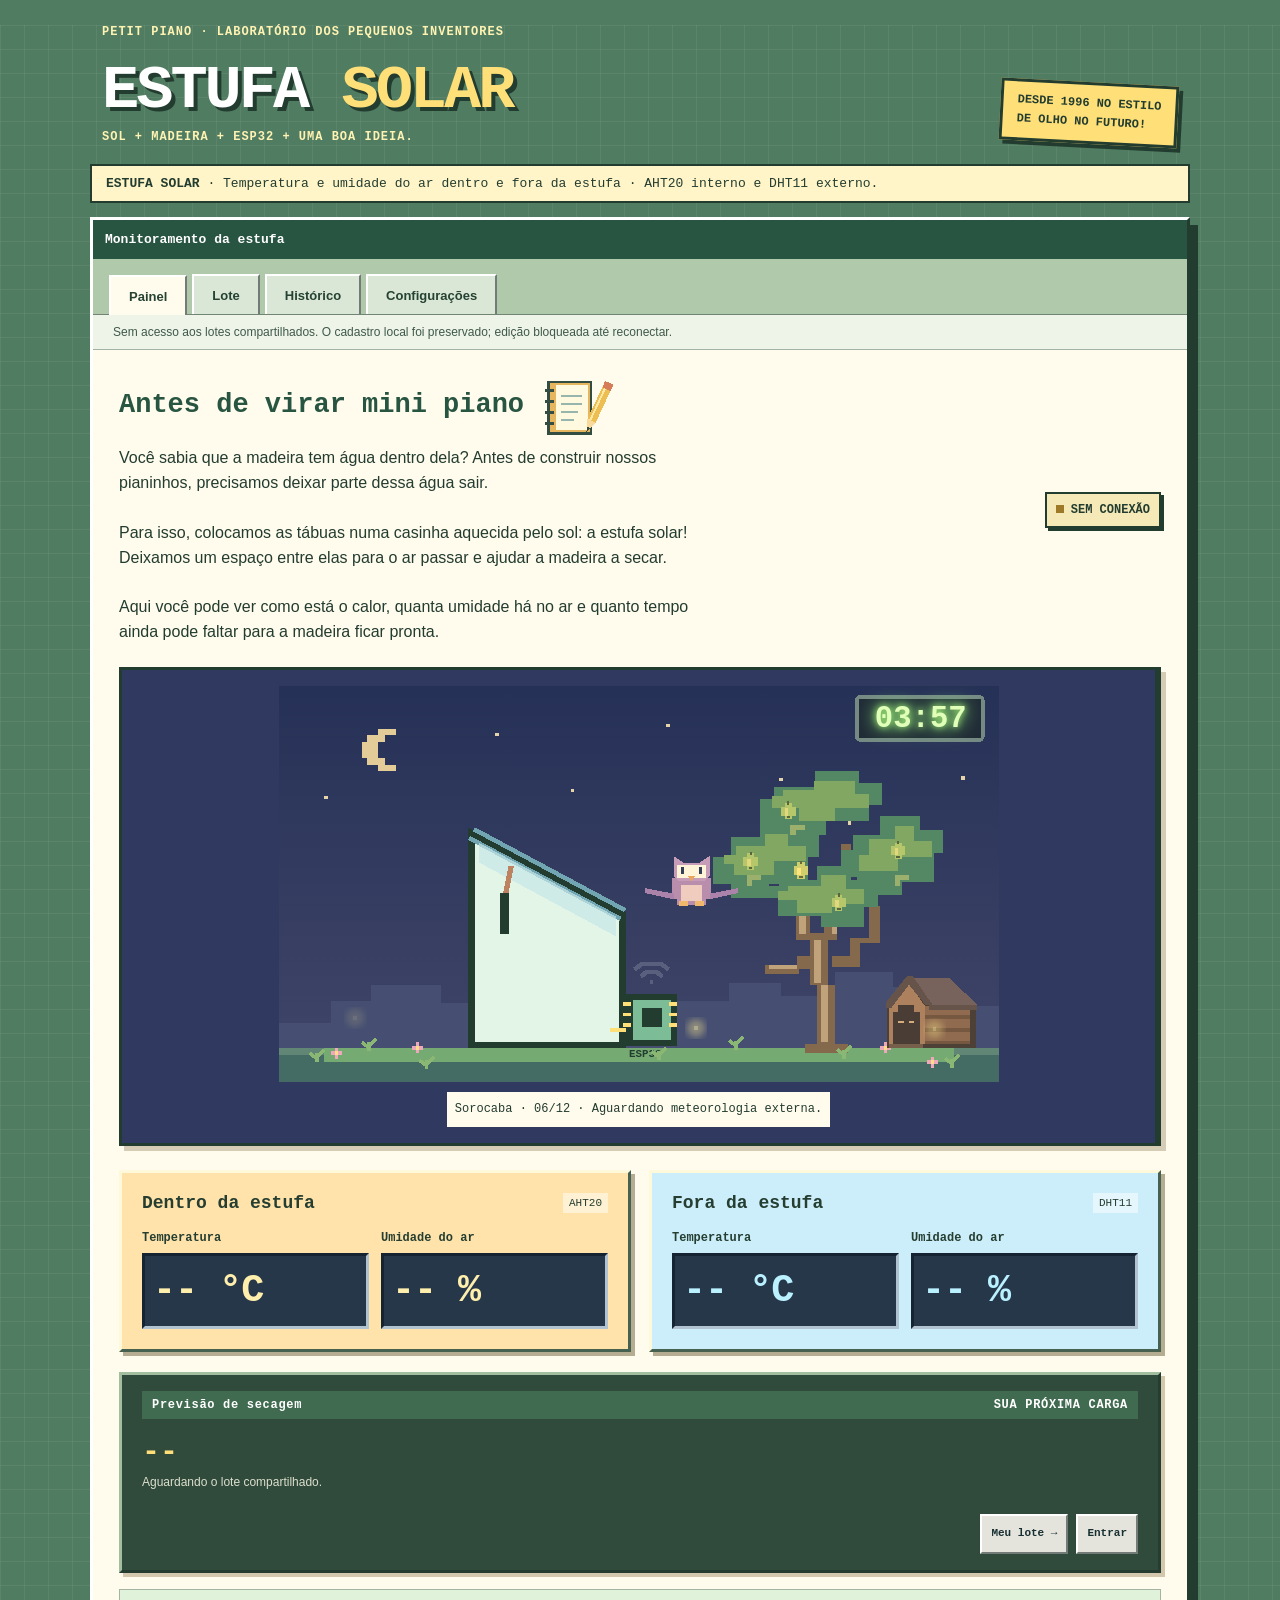
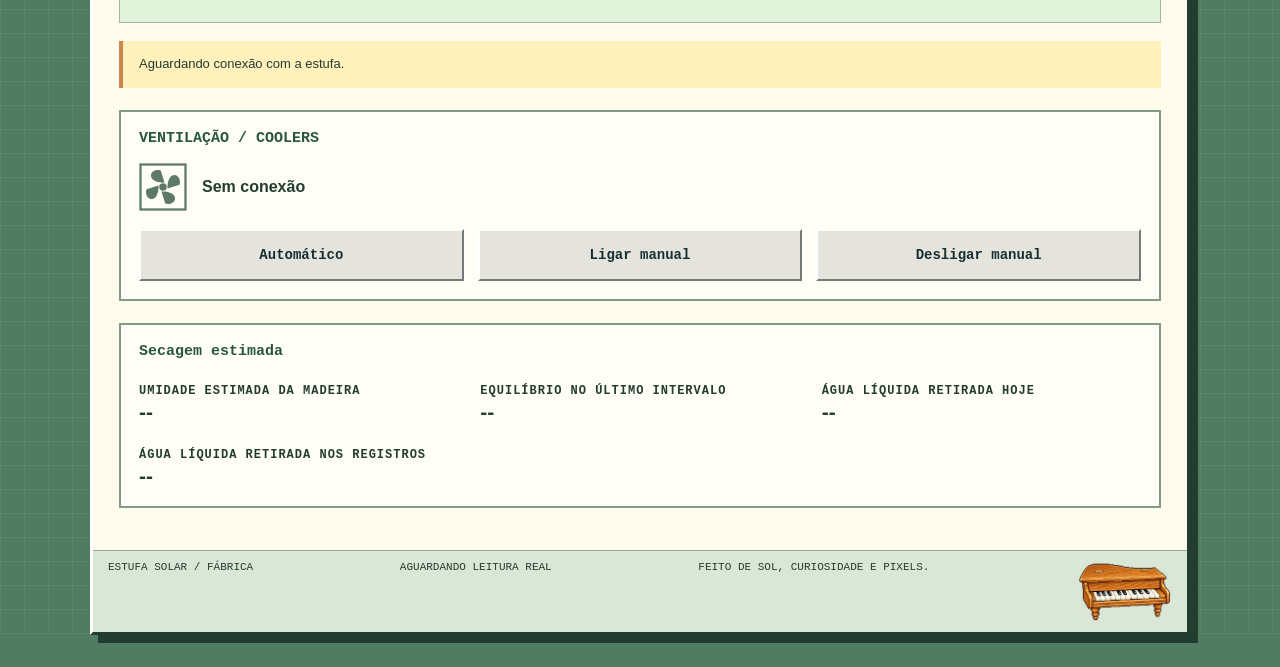
==== index.html @ cb2f2ec5 "Add files via upload" ====
<!doctype html>

<html lang="pt-BR">

<head><meta http-equiv="Content-Security-Policy" content="default-src 'self'; connect-src https://fabrica-escotilhas.josequiriri132.workers.dev https://api.open-meteo.com https://geocoding-api.open-meteo.com https://power.larc.nasa.gov https://estufa-api.josequiriri132.workers.dev; img-src 'self' data:; style-src 'self' 'unsafe-inline'; script-src 'self' 'unsafe-inline'; base-uri 'none'; form-action 'none'"><meta charset="utf-8"><meta name="viewport" content="width=device-width,initial-scale=1"><meta name="theme-color" content="#092f38"><title>Estufa Solar — Lotes e Secagem</title>

<style>

:root{font-family:Arial,Helvetica,sans-serif;color:#122c30;background:#103b43;font-size:15px}*{box-sizing:border-box}body{margin:0;background-image:radial-gradient(#ffffff19 1px,transparent 1px);background-size:12px 12px}a{color:#003b9a}button,input,select{font:inherit}button,.button{cursor:pointer;padding:9px 16px;background:#e4e4dc;color:#172f32;border:2px solid;border-color:#fff #737b78 #737b78 #fff;text-decoration:none;display:inline-block;font-weight:bold}button:hover,.button:hover{background:#f6f2d8}button:active{border-color:#737b78 #fff #fff #737b78}button:disabled{cursor:not-allowed;opacity:.55}.masthead{max-width:1100px;margin:30px auto 0;color:#fff;padding:0 12px}.eyebrow{font:12px 'Courier New',monospace;letter-spacing:2px;color:#acd4c9}.heading{display:flex;align-items:end;justify-content:space-between;gap:20px;margin:12px 0 20px}h1{font:700 clamp(26px,5vw,46px) 'Courier New',monospace;margin:4px 0;letter-spacing:-2px}h1 span{color:#ebd78c}.stamp{border:1px solid #94aca4;padding:9px 14px;font:12px 'Courier New',monospace;line-height:1.6;color:#d1e5da}.window{max-width:1100px;margin:0 auto 32px;background:#c7cfca;border:3px solid;border-color:#ebeee7 #16333b #16333b #ebeee7;box-shadow:10px 10px 0 #062a30}.titlebar{background:#092f38;color:#fff;display:flex;justify-content:space-between;align-items:center;padding:8px 12px;font:700 13px 'Courier New',monospace}.titlebar small{color:#e4d38d}.nav{padding:12px 16px 0;display:flex;gap:5px;border-bottom:1px solid #86998d}.nav button{padding:10px 18px;font-size:13px;border-bottom:0}.nav button[aria-selected=true]{background:#f5f3e7;transform:translateY(1px)}.content{background:#f5f3e7;padding:26px}.intro{display:flex;align-items:center;justify-content:space-between;gap:18px;margin-bottom:22px}h2{font:700 24px 'Courier New',monospace;margin:0 0 7px}.muted{color:#526a65;font-size:13px;line-height:1.6}.badge{white-space:nowrap;font:700 12px 'Courier New',monospace;border:1px solid #bba555;padding:9px;background:#f5e9b7}.badge.offline{background:#f3d7cb;border-color:#a45440}.badge.offline .dot{background:#a45440}.badge.online{background:#d2e8cc;border-color:#6b9364}.dot{display:inline-block;width:8px;height:8px;background:#9d7928;margin-right:7px}.online .dot{background:#2e7147}.meters{display:grid;grid-template-columns:1fr 1fr;gap:16px}.meter{background:#e3e7dc;padding:19px;border:1px solid #a3b3a6;position:relative}.label{font:700 12px 'Courier New',monospace;letter-spacing:1px}.display{background:#122d2c;color:#d6e7a8;padding:18px 15px;margin:14px 0 10px;font:700 clamp(38px,7vw,60px) 'Courier New',monospace;box-shadow:inset 2px 2px 0 #071e20;letter-spacing:-3px}.unit{font-size:25px;letter-spacing:0;color:#94bda5}.notice{padding:13px 16px;background:#f3e9bf;border-left:4px solid #ac8d38;margin:18px 0;font-size:13px;line-height:1.6}.lower{display:grid;grid-template-columns:1.15fr 1fr;gap:16px;margin:22px 0}.box{border:1px solid #a4b3a4;padding:18px;background:#fffef6}h3{font:700 15px 'Courier New',monospace;margin:0 0 16px}.readout{display:flex;justify-content:space-between;gap:15px;padding:10px 0;border-bottom:1px dotted #bec8bb;font-size:13px}.readout:last-child{border:0}.controls{display:flex;gap:8px;flex-wrap:wrap;margin:16px 0}.controls button{font-size:12px}.machine{display:flex;gap:15px;align-items:center}.fan{width:48px;height:48px;flex-shrink:0;color:#5d7969}.connection{font:12px 'Courier New',monospace;padding:11px;background:#e2e8df;line-height:1.7}.section-title{display:flex;justify-content:space-between;align-items:center;gap:10px;flex-wrap:wrap;margin:26px 0 15px}.section-title h3{margin:0}.charts{display:grid;grid-template-columns:1fr 1fr;gap:16px}.chart{border:1px solid #a4b3a4;padding:16px;background:#fffef6;min-width:0}.chart svg{width:100%;height:auto;display:block}.empty{height:190px;display:flex;align-items:center;justify-content:center;text-align:center;background:repeating-linear-gradient(0deg,transparent,transparent 35px,#526a6512 36px);color:#657a70;font:13px 'Courier New',monospace;padding:20px}.legend{font:11px 'Courier New',monospace;color:#526a65;margin-top:12px}.footerbar{font:11px 'Courier New',monospace;display:flex;justify-content:space-between;gap:12px;flex-wrap:wrap;padding:10px 15px;background:#dce1d7;border-top:1px solid #94a799}.under{max-width:1100px;margin:-14px auto 30px;text-align:center;color:#b0cac1;font:11px 'Courier New',monospace;line-height:1.8;padding:0 18px}.under a{color:#e8dcab}.import-row{display:flex;gap:12px;flex-wrap:wrap;align-items:center;margin:16px 0}input[type=file]{max-width:100%;font-size:13px}select{padding:7px;background:white;border:1px solid #9bad9f}.table-wrap{overflow:auto}table{width:100%;border-collapse:collapse;font-size:13px}th,td{text-align:left;padding:10px;border-bottom:1px solid #c7d0bf}th{font-family:'Courier New',monospace;background:#e9ecdf}.about-grid{display:grid;grid-template-columns:1fr 1fr;gap:16px}.about-grid p{line-height:1.7;font-size:14px}.status-live{font-size:12px}button:focus-visible,a:focus-visible,input:focus-visible,select:focus-visible{outline:3px solid #b5841e;outline-offset:3px}[hidden]{display:none!important}@media(max-width:720px){.masthead{margin-top:18px}.heading{align-items:start}.stamp{display:none}.window{margin:0 10px 24px;box-shadow:5px 5px 0 #062a30}.content{padding:18px 13px}.intro{align-items:start;flex-direction:column}.meters,.lower,.charts,.about-grid{grid-template-columns:1fr}.nav{padding:10px 7px 0}.nav button{padding:10px;font-size:12px}.titlebar{font-size:11px}.titlebar small{display:none}.display{font-size:54px}.meter{padding:15px}.lower{margin-top:16px}.under{margin-top:0}}


.lab-banner{max-width:1100px;margin:0 auto 14px;padding:13px 17px;background:#f5e9b7;border:2px solid #bb9d45;font:12px 'Courier New',monospace;line-height:1.6}
.form-grid,.result-grid{display:grid;grid-template-columns:repeat(3,minmax(0,1fr));gap:15px}.field{display:flex;flex-direction:column;gap:7px;font-size:13px}.field label,.field legend{font-weight:bold}.field input,.field select{width:100%;min-width:0;padding:10px;border:1px solid #9bad9f;background:#fffef6;color:#122c30}.field small{font-size:11px;line-height:1.5;color:#526a65}.span2{grid-column:span 2}.full{grid-column:1/-1}
.lab-form{border:1px solid #a4b3a4;background:#e9ecdf;padding:20px;margin:18px 0}.lab-form h3{margin-top:10px}
.batch-item{display:flex;justify-content:space-between;gap:15px;align-items:center;padding:15px 0;border-bottom:1px dotted #a4b3a4}.short-empty{height:100px}
.forecast-hero{background:#122d2c;color:#d6e7a8;padding:23px;margin:20px 0}.forecast-hero strong{display:block;font:700 27px 'Courier New',monospace;line-height:1.3;margin:12px 0}.forecast-hero span{font-size:12px;color:#cfdbc1}
.result-grid>div{padding:14px;border:1px solid #a4b3a4;background:#e9ecdf}.result-grid small{display:block;color:#526a65;line-height:1.5}.result-grid b{display:block;font:700 18px 'Courier New',monospace;margin-top:7px}
.checks{display:flex;flex-wrap:wrap;gap:18px;margin:18px 0}.checks label{display:flex;align-items:center;gap:8px;font-size:13px}
.summary-strip{border:1px solid #a4b3a4;padding:16px;background:#e3e7dc;margin-top:16px;font:13px 'Courier New',monospace}
details{border:1px solid #a4b3a4;padding:15px;background:#fffef6;margin:20px 0}summary{cursor:pointer;font-weight:bold}details p{font-size:13px;line-height:1.7}
.nav{flex-wrap:wrap}.notice a{font-weight:bold}.lab-form fieldset{border:0;padding:0;margin:15px 0}.lab-form legend{font:700 15px 'Courier New',monospace;padding-bottom:12px}.lab-status{min-height:25px}
@media(max-width:720px){.form-grid,.result-grid{grid-template-columns:1fr 1fr}.batch-item{display:block}.lab-banner{margin:0 10px 12px}.span2{grid-column:1/-1}}@media(max-width:460px){.form-grid,.result-grid{grid-template-columns:1fr}.span2{grid-column:auto}.forecast-hero strong{font-size:22px}.nav button{padding:10px 8px}}

.lab-banner{font:12px 'Courier New',monospace;padding:10px 14px}.arrival-clock{margin-top:20px;background:#20323e;border:3px solid;border-color:#eee2b9 #0b1820 #0b1820 #eee2b9;box-shadow:4px 4px 0 #b2b8ac;color:#f1e1a0}
.clock-title{display:flex;justify-content:space-between;gap:12px;background:#476150;color:#fff4d3;padding:9px 13px;font:700 12px 'Courier New',monospace;letter-spacing:.7px}
.clock-body{display:flex;align-items:center;gap:26px;padding:26px}.pixel-hourglass{width:88px;height:110px;flex-shrink:0;filter:drop-shadow(4px 4px 0 #0c2026)}.clock-copy{min-width:0}.clock-copy>.label{font-size:11px;color:#d2d6bf;letter-spacing:1px}
#time-main{font:700 clamp(28px,5vw,52px) 'Courier New',monospace;line-height:1.1;margin:13px 0;overflow-wrap:anywhere}.days-digits{font-size:clamp(48px,8vw,76px);letter-spacing:-4px}.days-unit{display:block;font:13px 'Courier New',monospace;letter-spacing:2px;margin-top:5px;text-transform:uppercase}
#time-caption{font-size:12px;line-height:1.6;color:#dce0ce;margin:10px 0 0}.clock-bottom{border-top:1px dotted #6d7b78;padding:14px 20px;font:11px 'Courier New',monospace;line-height:1.6;color:#d9e0c4}
.clock-track{height:10px;background:repeating-linear-gradient(90deg,#102732 0 15px,#20323e 15px 19px);border:1px solid #7d8978;margin-bottom:9px}.clock-track>div{height:100%;background:repeating-linear-gradient(90deg,#e8ca75 0 15px,transparent 15px 19px);transition:width .3s}
.clock-actions{display:flex;align-items:center;justify-content:space-between;gap:10px;margin-top:11px}.clock-actions small{font-size:10px}.clock-actions button{font-size:11px;padding:6px 9px}.at-target .clock-title{background:#397359}
.sand{animation:sand-fall 1.4s steps(3,end) infinite}@keyframes sand-fall{0%{transform:translateY(-3px);opacity:.6}50%{opacity:1}100%{transform:translateY(4px);opacity:.4}}
.wood-species{font:700 13px 'Courier New',monospace;margin:0 0 20px}.wood-species span{font:12px Arial,sans-serif;color:#526a65;margin-left:10px}.place-row{display:flex;gap:10px;align-items:end}.city-field{flex:1}.direction-field{max-width:350px}
#city-results button{text-align:left;font-size:12px}.lab-form{margin-top:24px}.batch-item .controls{flex-shrink:0}.summary-strip{font-size:12px;line-height:1.6}#climate-note{margin-bottom:0}#batch-message:empty,#batch-check:empty{display:none}
@media(max-width:720px){.clock-body{gap:17px;padding:21px 15px}.pixel-hourglass{width:65px;height:86px}.clock-title{font-size:10px;padding:9px}.clock-actions{align-items:start}.clock-bottom{padding:12px 15px}.batch-item .controls{margin-bottom:0}}
@media(prefers-reduced-motion:reduce){.sand{animation:none}.clock-track>div{transition:none}}
 .fornada-history-title{margin-top:0}.fornada-history-title h2{margin:0}
.fornada-log{border:1px solid #9aab9d;background:#fffef6;max-height:290px;overflow:auto}
.fornada-history-table{font-size:12px;min-width:790px}.fornada-history-table th{position:sticky;top:0;z-index:1;background:#e0e6da;font-size:11px}
.fornada-history-table th,.fornada-history-table td{padding:8px 9px;white-space:nowrap}
.fornada-name{max-width:195px;overflow:hidden;text-overflow:ellipsis}.fornada-place{max-width:135px;overflow:hidden;text-overflow:ellipsis}
.fornada-actions{display:flex;gap:5px}.fornada-actions button{padding:4px 7px;font-size:11px;font-weight:normal}
.selected-fornada{background:#f3efce}.history-empty{padding:20px!important;color:#526a65;text-align:center}
.history-feedback{display:flex;align-items:center;justify-content:space-between;gap:12px;font-size:12px;min-height:24px;margin-top:9px}
.history-feedback button{padding:5px 8px;font-size:11px;flex-shrink:0}.history-divider{border:0;border-top:1px solid #b2bda9;margin:24px 0}
@media(max-width:720px){.history-feedback{align-items:start;flex-wrap:wrap}.fornada-log{max-height:250px}}  .sync-bar{display:flex;align-items:center;gap:10px;flex-wrap:wrap;padding:10px 20px;border-bottom:1px solid #a2b2a4;font-size:12px;background:#e8ecdf}.sync-bar span{flex:1;min-width:190px}.sync-bar button{padding:6px 9px;font-size:11px}dialog{max-width:430px;background:#fffef6;border:3px outset #ccd4c9;color:#133640;padding:24px}dialog::backdrop{background:#082a32aa}dialog input{display:block;width:100%;margin-top:8px}button:disabled{opacity:.55;cursor:default}
/* Laboratório solar: edição para pequenos inventores */
:root{background:#507c61;color:#233c30;font-size:16px}body{background-color:#507c61;background-image:linear-gradient(90deg,#ffffff10 1px,transparent 1px),linear-gradient(#ffffff10 1px,transparent 1px);background-size:24px 24px}.masthead{margin-top:25px}.eyebrow{color:#fff3b4;font-weight:bold;letter-spacing:1px}h1{font-size:clamp(34px,6vw,62px);text-shadow:4px 4px #233c30;letter-spacing:-3px}h1 span{color:#ffe078}.stamp{background:#ffe078;color:#233c30;border:3px solid #233c30;box-shadow:4px 4px #233c30;transform:rotate(3deg);font-weight:bold}.window{background:#b1c9ab;border-color:#fff #233c30 #233c30 #fff;box-shadow:8px 8px #233c30}.titlebar{background:#285541;padding:12px}.titlebar small{color:#ffe078}.lab-banner{background:#fff5c8;border:2px solid #233c30;color:#233c30;font-size:13px}.nav{background:#b1c9ab;border-color:#708574;padding-top:15px}.nav button{background:#dae7d6;color:#254232}.nav button[aria-selected=true]{background:#fffbed}.content{background:#fffbed}.sync-bar{background:#eef4e8;color:#3f594a}.intro h2{color:#285541;font-size:27px}.muted{color:#4f5868;font-size:14px}.badge{border:2px solid #233c30;box-shadow:3px 3px #233c30}.meter{border:2px solid #233c30;background:#ffe3ad;box-shadow:4px 4px #ded4bb}.meter:nth-child(2){background:#cfeefa}.meter .label{font-size:14px;letter-spacing:0}.display{background:#29384c;color:#fff1a3;border:3px inset #647186;letter-spacing:-2px}.unit{color:#c6f2ea}.box,.chart,.lab-form,details{border:2px solid #829888}.box h3{color:#285541}.arrival-clock{background:#304a3b;color:#ffe078;box-shadow:4px 4px #d3c8ae;border-color:#a2bda0 #253c30 #253c30 #a2bda0}.clock-title{background:#406b50;color:white;padding:12px}.clock-track{height:16px}.clock-track>div{background:repeating-linear-gradient(90deg,#8de0ac 0 15px,transparent 15px 19px)}button,.button{min-height:40px}button:focus-visible,a:focus-visible,summary:focus-visible{outline:3px solid #34704e;outline-offset:4px}.footerbar{background:#dae7d6}.under{color:#fff5cb}.mission{display:grid;grid-template-columns:1.05fr 1fr;border:3px solid #233c30;box-shadow:5px 5px #d5ccb6;margin-bottom:27px;background:#d9eff2}.mission-art{padding:14px;background:#a8dded;border-right:3px solid #233c30;display:flex;align-items:center}.mission-art svg{width:100%;height:auto;max-height:235px}.mission-copy{padding:24px}.mission-copy h3{font-size:23px;line-height:1.2;margin:10px 0;color:#285541}.mission-copy p{font-size:15px;line-height:1.6;margin:10px 0}.level-tag{font:bold 12px 'Courier New',monospace;background:#ffe078;display:inline-block;padding:6px 9px;border:2px solid #233c30}.discovery{display:grid;grid-template-columns:repeat(3,1fr);gap:12px;margin:23px 0}.discovery details{margin:0;background:#e8f1df;padding:16px}.discovery details:nth-child(2){background:#e0f2da}.discovery details:nth-child(3){background:#fff0bc}.discovery summary{font:bold 15px 'Courier New',monospace;line-height:1.4}.discovery p{font-size:14px;line-height:1.6}.learning-caption{font:12px 'Courier New',monospace;color:#495c4f;margin:24px 0 12px}.meters{margin-top:22px}.sand-top,.sand-bottom{transition:transform 1s}.connection{background:#e5efdf}.notice{background:#fff0bc;border-color:#cd8450}.summary-strip{background:#e0f2da}.label{line-height:1.5}.readout{flex-wrap:wrap}.readout strong{overflow-wrap:anywhere}.days-unit{line-height:1.5}@media(max-width:720px){.mission{grid-template-columns:1fr}.mission-art{border-right:0;border-bottom:3px solid #233c30}.mission-art svg{max-height:185px}.mission-copy{padding:18px}.discovery{grid-template-columns:1fr}.nav button{flex:1 1 40%;font-size:13px}.clock-body{padding:20px 14px}.eyebrow{font-size:11px}h1{letter-spacing:-2px}.titlebar{line-height:1.5}.clock-title{flex-wrap:wrap}.days-unit{letter-spacing:1px}}

.cloud-drift{animation:cloud-drift 12s ease-in-out infinite alternate}.cloud-drift:nth-child(2){animation-delay:-5s}@keyframes cloud-drift{from{transform:translateX(-7px)}to{transform:translateX(9px)}}
.esp-signal{opacity:.18}.esp-online .esp-signal{animation:signal-pulse 1.5s steps(2,end) infinite}.esp-online .esp-signal:nth-child(2){animation-delay:.2s}.esp-online .esp-signal:nth-child(3){animation-delay:.4s}@keyframes signal-pulse{0%,100%{opacity:.2}50%{opacity:1}}
.kiln-wind{opacity:.55}.kiln-wind.coolers-active{opacity:1}.wind-line{animation:wind-flow 1.8s ease-in-out infinite}.wind-line:nth-child(2){animation-delay:-.6s}.wind-line:nth-child(3){animation-delay:-1.2s}@keyframes wind-flow{0%{transform:translateX(-3px);opacity:.2}50%{opacity:1}100%{transform:translateX(6px);opacity:.2}}
@media(prefers-reduced-motion:reduce){.cloud-drift,.wind-line{animation:none}}


/* Organização simples, com a identidade visual de 1996. */
.intro .muted,.mission,.learning-caption,.discovery,.connection,.clock-actions small,#climate-note,#tab-fabrica,.lab-banner{display:none!important}
.env-grid{display:grid;grid-template-columns:1fr 1fr;gap:18px;margin:20px 0}.environment{padding:20px;border:3px solid;border-color:#fff9dc #476150 #476150 #fff9dc;box-shadow:4px 4px 0 #b5ad91}.environment.inside{background:#ffe3aa}.environment.outside{background:#cceefa}.environment h2{font:700 18px 'Courier New',monospace;margin:0 0 18px;color:#253e31}.environment .env-tag{float:right;font:11px 'Courier New',monospace;background:#ffffff80;padding:4px 6px}.environment .env-values{display:grid;grid-template-columns:1fr 1fr;gap:12px}.env-label{font:700 12px 'Courier New',monospace;color:#253e31;margin-bottom:8px}.env-number{background:#27374a;color:#ffefad;border:3px solid;border-color:#152332 #b1c3d0 #b1c3d0 #152332;padding:13px 8px;font:700 clamp(24px,3vw,40px) 'Courier New',monospace;white-space:nowrap;letter-spacing:-1px}.outside .env-number{color:#b9f1ff}.lower{grid-template-columns:1fr}.cooler-actions{display:flex;gap:14px;margin:18px 0 0}.cooler-actions button{flex:1;min-height:52px;font:700 14px 'Courier New',monospace}.cooler-actions button[aria-pressed=true]{background:#bfdac7;color:#173c2c;border-color:#4e7761 #f1fff3 #f1fff3 #4e7761}#cooler-command-status{font-size:13px;margin-bottom:0}#cooler-command-status:empty{display:none}.process-values h3{margin-bottom:22px}.process-values .form-grid{gap:22px}.process-values strong{font-size:21px}.settings-body .box{margin-bottom:18px}#settings-content[hidden]{display:none!important}#settings-content{margin-top:20px}#cooler-dialog{width:min(530px,92vw);border:4px solid;border-color:#fff6d8 #314b3d #314b3d #fff6d8;background:#fffbea;color:#253e31;padding:24px;box-shadow:8px 8px 0 #172f2255}#cooler-dialog::backdrop{background:#213b2a99}.schedule-times{display:flex;gap:18px;margin:20px 0}.schedule-times label{flex:1;font:700 13px 'Courier New',monospace}.schedule-times input{display:block;margin-top:8px;width:100%;padding:10px;border:2px inset #bbc6c7}.schedule-days{display:flex;flex-wrap:wrap;gap:10px;margin:18px 0}.schedule-days label{padding:7px 5px;background:#e4e7dc;font-size:13px}.settings-lock{padding:24px}.arrival-clock{padding:16px 20px;margin:0 0 16px}.clock-title{padding:7px 10px}.clock-body{padding:12px 0}.clock-copy>.label,#time-meta,.clock-track,.pixel-hourglass{display:none}#time-main{font:700 30px 'Courier New',monospace;margin:4px 0}.days-digits{font:700 42px 'Courier New',monospace;letter-spacing:-2px}.days-unit{font:12px 'Courier New',monospace}.clock-bottom{padding:0;border:0}.clock-actions{margin-top:6px}#time-caption{font-size:12px;margin:4px 0}.masthead{margin-top:18px}.masthead .eyebrow,.stamp,.under{display:none}.masthead h1{font-size:32px}.heading{margin:10px 0 18px}.sync-bar{font-size:12px}.titlebar small{display:none}
@media(max-width:800px){.env-grid{grid-template-columns:1fr}.env-number{font-size:34px}.environment h2{font-size:18px}}
@media(max-width:460px){.environment{padding:14px}.environment .env-values{gap:8px}.env-number{font-size:27px;padding:13px 6px}.schedule-times{flex-direction:column}.nav button{font-size:11px}.cooler-actions{gap:8px}.cooler-actions button{padding:10px 6px;font-size:12px}.env-label{font-size:11px}}
.environment,.env-grid,.env-values{min-width:0}#aviso:empty{display:none}@media(max-width:460px){.env-number{font-size:clamp(18px,5.8vw,26px);letter-spacing:-1px;padding:12px 5px}.env-label{font-size:10px}}.mission{display:block!important;margin:18px 0 24px}.mission-copy{display:none!important}.mission-art{width:100%;padding:16px!important}.mission-art svg{width:100%;max-width:720px;height:auto;display:block;margin:auto}.masthead .eyebrow{display:block!important}.masthead .stamp{display:block!important}.masthead h1{font-size:clamp(34px,6vw,62px)}.masthead{margin-top:25px}.heading{margin:12px 0 20px}.lab-banner{display:block!important}.scene-tree{transform-origin:325px 199px}.scene-tree .tree-crown{animation:tree-breeze 5s ease-in-out infinite;transform-origin:325px 180px}@keyframes tree-breeze{0%,100%{transform:translateX(0)}50%{transform:translateX(1px)}}@media(max-width:720px){.masthead .stamp{font-size:9px;padding:6px;max-width:130px}.masthead .eyebrow{font-size:10px;letter-spacing:0}.heading{align-items:center;gap:8px}.mission-art{padding:10px!important}}@media(prefers-reduced-motion:reduce){.scene-tree .tree-crown{animation:none}}.scene-dino .dino-tail{transform-origin:338px 183px;animation:dino-tail-wag 2.8s ease-in-out infinite}.scene-dino{animation:dino-breathe 3s ease-in-out infinite;transform-origin:320px 201px}@keyframes dino-tail-wag{0%,100%{transform:rotate(-4deg)}50%{transform:rotate(5deg)}}@keyframes dino-breathe{0%,100%{transform:translateY(0)}50%{transform:translateY(-1px)}}@media(prefers-reduced-motion:reduce){.scene-dino,.scene-dino .dino-tail{animation:none}}.scene-clock.clock-night #scene-clock-digits{fill:#d5ffab;filter:drop-shadow(0 0 2px #a3ff77) drop-shadow(0 0 5px #79df66)}.scene-clock.clock-night .clock-screen{fill:#24483d;filter:drop-shadow(0 0 4px #83e88b)}</style><link rel="manifest" href="./manifest.webmanifest"><link rel="stylesheet" href="cenario-estufa.css?v=chuva20261105"><style>#scene-esp .esp-signal{color:#e2eeec;opacity:.48;animation:none;filter:none}#scene-esp.esp-online .esp-signal{color:#d5ffab;opacity:1;filter:drop-shadow(0 0 2px #487f4a)}</style><style>.mission-art #kiln-devil,.mission-art #kiln-heat{display:none}</style></head>

<body><header class="masthead"><div class="eyebrow">PETIT PIANO · LABORATÓRIO DOS PEQUENOS INVENTORES</div><div class="heading"><div><h1>ESTUFA <span>SOLAR</span></h1><div class="eyebrow">SOL + MADEIRA + ESP32 + UMA BOA IDEIA.</div></div><div class="stamp">DESDE 1996 NO ESTILO<br>DE OLHO NO FUTURO!</div></div></header>

<div class="lab-banner"><b>ESTUFA SOLAR</b> · Temperatura e umidade do ar dentro e fora da estufa · AHT20 interno e DHT11 externo. </div><main class="window"><div class="titlebar"><span>Monitoramento da estufa</span><small>PINUS ELLIOTTII / LOTES E SECAGEM</small></div><nav class="nav" role="tablist" aria-label="Seções da estufa"><button role="tab" id="tab-painel" aria-selected="true" aria-controls="painel">Painel</button><button role="tab" id="tab-fornada" aria-selected="false" aria-controls="fornada" tabindex="-1">Lote</button><button role="tab" id="tab-historico" aria-selected="false" aria-controls="historico" tabindex="-1">Histórico</button><button role="tab" id="tab-fabrica" aria-selected="false" aria-controls="fabrica" tabindex="-1">04 · A fábrica</button><button role="tab" id="tab-configuracoes" aria-selected="false" aria-controls="configuracoes" tabindex="-1">Configurações</button></nav><div class="sync-bar"><span id="sync-status" role="status">Buscando o lote compartilhado…</span><button id="sync-migrate" type="button" hidden>Usar cadastro deste aparelho</button></div>
<dialog id="sync-auth"><form id="sync-auth-form"><h3>Entrar</h3><label for="sync-password">Senha</label><input id="sync-password" type="password" autocomplete="current-password" required><p id="sync-auth-message" role="status"></p><div class="controls"><button id="sync-auth-submit" type="submit">Entrar</button><button id="sync-auth-cancel" type="button">Cancelar</button></div></form></dialog>

<div class="content"><section id="painel" role="tabpanel" aria-labelledby="tab-painel"><div class="intro"><div><div class="kiln-intro-title"><h2>Antes de virar mini piano</h2><svg width="76" height="64" viewBox="0 0 76 64" role="img" aria-label="Caderno com lápis" shape-rendering="crispEdges"><path fill="#344d43" d="M9 5h45v54H9z"/><path fill="#e5b65e" d="M12 7h40v49H12z"/><path fill="#fff9df" d="M18 9h32v45H18z"/><path stroke="#96b5ad" stroke-width="2" d="M23 20h21M23 28h21M23 36h17M23 44h13"/><path stroke="#344d43" stroke-width="3" d="M7 14h9M7 25h9M7 36h9M7 47h9"/><g transform="rotate(25 59 32)"><path fill="#d67c59" d="M55 4h9v7h-9z"/><path fill="#edbf52" d="M55 11h9v35h-9z"/><path fill="#f8da9c" d="M55 46h9l-4.5 12z"/><path fill="#344d43" d="m57.5 53 2 5 2-5z"/><path fill="#ffe8a3" d="M57 11h2v35h-2z"/></g></svg></div><p class="kiln-intro">Você sabia que a madeira tem água dentro dela? Antes de construir nossos pianinhos, precisamos deixar parte dessa água sair.<br><br>Para isso, colocamos as tábuas numa casinha aquecida pelo sol: a estufa solar! Deixamos um espaço entre elas para o ar passar e ajudar a madeira a secar.<br><br>Aqui você pode ver como está o calor, quanta umidade há no ar e quanto tempo ainda pode faltar para a madeira ficar pronta.</p></div><div class="badge" id="badge"><span class="dot"></span><span id="conexao">CONSULTANDO INTERNET</span></div></div>

<div class="mission"><div class="mission-art" style="flex-direction:column"><div class="owl-scene"><svg viewBox="0 0 400 220" role="img" aria-label="Estufa solar com uma coruja, uma árvore e vagalumes." shape-rendering="crispEdges"><defs><clipPath id="kiln-air-clip"><path d="M110 87L188 128V197H110Z"/></clipPath></defs><g id="kiln-side"><path d="M107 82L191 127V200H107Z" fill="#e2f5e6" stroke="#233c30" stroke-width="4"/><path d="M107 82L191 127" stroke="#70a5b1" stroke-width="8"/><path d="M107 82L191 127" stroke="#233c30" stroke-width="3"/><path d="M111 87L187 128V139L111 98Z" fill="#c7e7e8" opacity=".7"/><path d="M125 115V138" stroke="#233c30" stroke-width="5"/><path d="M126 115l3-15" stroke="#bd8360" stroke-width="3"/><g id="kiln-wood" aria-hidden="true"></g><g id="kiln-wind" class="kiln-wind" aria-hidden="true" clip-path="url(#kiln-air-clip)"></g><path d="M91 108h16m-5-4 5 4-5 4M108 181H93m5-4-5 4 5 4" fill="none" stroke="#4f92ac" stroke-width="2"/></g><path d="M25 201h350v8H25z" fill="#75ab72"/><g id="scene-esp" role="img" aria-label="ESP32 com indicador de Wi-Fi" transform="translate(37 108) scale(.5)"><path fill="#233c30" d="M312 126h56v58h-56z"/><path fill="#7cbd97" d="M319 133h42v44h-42z"/><path fill="#233c30" d="M329 142h22v21h-22z"/><path d="M317 137h-9m9 12h-9m9 12h-9m51-24h9m-9 12h9m-9 12h9M294 166h18" stroke="#ffe078" stroke-width="4"/><g class="esp-signal" stroke="currentColor" fill="none" stroke-width="5"><path d="M321 99l8-6h22l8 6m-31 8l6-5h12l6 5m-14 6h4"/></g><text x="315" y="196" font-family="monospace" font-weight="bold" font-size="12" fill="#233c30">ESP32</text></g><g class="scene-clock" role="img" aria-label="Hora de Brasília"><title id="scene-clock-title">Hora de Brasília</title><rect class="clock-frame" x="321" y="6" width="70" height="24" rx="2"/><text id="scene-clock-digits" x="382" y="23" text-anchor="end"><tspan id="scene-clock-hours">--</tspan><tspan id="scene-clock-colon">:</tspan><tspan id="scene-clock-minutes">--</tspan></text></g></svg></div><p id="sky-caption" style="font:12px Courier New,monospace;line-height:1.6;background:#fffbed;color:#233c30;padding:8px;margin:10px 0 0">Sorocaba · Aguardando meteorologia externa.</p></div><div class="mission-copy"><span class="level-tag">FASE 01 · ENERGIA DO SOL</span><h3>Missão: madeira seca!</h3><p>O sol aquece. O ar circula. A madeira vai perdendo água. O painel acompanha as mudanças dentro da estufa.</p><p><b>Este laboratório existe de verdade.</b> Os números abaixo vêm da nossa estufa.</p></div></div><div class="learning-caption">CLIQUE PARA DESCOBRIR ↓</div><div class="discovery"><details><summary>01 · O que o sol faz?</summary><p>A luz do sol vira calor dentro da estufa. Esse calor ajuda a água a sair da madeira, aos poucos. Em dias diferentes, a secagem também muda!</p></details><details><summary>02 · Quem conta os números?</summary><p>O sensor mede a temperatura e a umidade do ar. A ESP32 lê esses valores e os envia pela internet para este painel. É uma pequena ponte entre o mundo físico e a tela!</p></details><details><summary>03 · Já dá para fazer música?</summary><p>A madeira vai virar parte de um pequeno piano! Antes disso, precisamos cuidar da secagem. O computador estima o prazo, e uma medição da madeira confirma quando ela está pronta.</p></details></div><div class="env-grid"><section class="environment inside" aria-label="Medidas internas"><h2>Dentro da estufa <span class="env-tag">AHT20</span></h2><div class="env-values"><div><div class="env-label">Temperatura</div><div class="env-number"><span id="temperatura">--</span> °C</div></div><div><div class="env-label">Umidade do ar</div><div class="env-number"><span id="umidade">--</span> %</div></div></div></section><section class="environment outside" aria-label="Medidas externas"><h2>Fora da estufa <span class="env-tag">DHT11</span></h2><div class="env-values"><div><div class="env-label">Temperatura</div><div class="env-number"><span id="external-temperature">--</span> °C</div></div><div><div class="env-label">Umidade do ar</div><div class="env-number"><span id="external-humidity">--</span> %</div></div></div><span id="external-status" hidden></span></section></div>
<article class="arrival-clock" id="time-remaining" aria-labelledby="time-heading">
<div class="clock-title"><span id="time-heading">Previsão de secagem</span><span id="time-goal">SUA PRÓXIMA CARGA</span></div>
<div class="clock-body">
<svg class="pixel-hourglass" viewBox="0 0 80 100" aria-hidden="true" shape-rendering="crispEdges">
<path d="M12 4H68V12H60V25L46 43V57L60 75V88H68V96H12V88H20V75L34 57V43L20 25V12H12Z" fill="#0c222b"/>
<path d="M20 8H60V12H56V25L42 43V57L56 75V88H60V92H20V88H24V75L38 57V43L24 25V12H20Z" fill="#d5e9d9"/>
<path class="sand-top" d="M28 16H52V24L40 38L28 24Z" fill="#e6c66e"/>
<path class="sand-bottom" d="M28 84V77L40 65L52 77V84Z" fill="#e6c66e"/>
<path class="sand" d="M38 43H42V49H38ZM38 53H42V59H38Z" fill="#b39340"/>
<path d="M10 2H70V8H10ZM10 92H70V98H10Z" fill="#eedb9f"/>
</svg>
<div class="clock-copy"><div class="label">DATA OTIMISTA</div><div id="time-main" aria-live="polite">--</div><p id="time-caption">Cadastre a madeira para começar.</p></div>
</div>
<div class="clock-bottom"><div class="clock-track" aria-hidden="true"><div id="time-meter-fill"></div></div><div id="time-meta">Pinus elliottii · sua próxima carga</div><div class="clock-actions"><small>Estimativa pelo ar medido; confirme a meta na madeira.</small><div class="clock-action-buttons"><button id="timer-edit" type="button">Meu lote →</button><button id="sync-login" type="button">Entrar</button></div></div></div>
</article><div class="summary-strip" id="load-summary"></div><p class="muted" id="climate-note"></p>
<div class="notice" id="aviso" role="status">Consultando as leituras enviadas pela estufa…</div>

<div class="lower"><article class="box"><h3>VENTILAÇÃO / COOLERS</h3><div class="machine"><svg class="fan" viewBox="0 0 64 64" aria-hidden="true"><rect x="2" y="2" width="60" height="60" fill="none" stroke="currentColor" stroke-width="3"/><circle cx="32" cy="32" r="5" fill="currentColor"/><path class="cooler-rotor" d="M30 26C8 24 15 6 29 10L34 26M38 30C40 8 58 15 54 29L38 34M34 38C56 40 49 58 35 54L30 38M26 34C24 56 6 49 10 35L26 30" fill="currentColor"/></svg><div><strong id="coolers">Estado indisponível</strong><div class="muted">Sem confirmação da ESP32</div></div></div><div class="cooler-actions"><button id="cooler-auto" type="button" aria-pressed="false">Automático</button><button id="cooler-on" type="button" aria-pressed="false">Ligar manual</button><button id="cooler-off" type="button" aria-pressed="false">Desligar manual</button></div><p id="cooler-command-status" role="status" aria-live="polite"></p><span id="cooler-schedule-applied" hidden></span></article>

</div>


<article class="box process-values" style="margin:16px 0"><h3>Secagem estimada</h3>
<div class="form-grid"><div><div class="label">UMIDADE ESTIMADA DA MADEIRA</div><strong id="estimated-mc">--</strong></div><div><div class="label">EQUILÍBRIO NO ÚLTIMO INTERVALO</div><strong id="equilibrium-mc">--</strong></div><div><div class="label">ÁGUA LÍQUIDA RETIRADA HOJE</div><strong id="daily-water">--</strong></div><div><div class="label">ÁGUA LÍQUIDA RETIRADA NOS REGISTROS</div><strong id="estimated-water">--</strong></div></div>
</article>
<div class="connection">&gt; MADEIRA: cadastre sua carga na aba Lote.<br>&gt; ACOMPANHAMENTO: o tempo até a meta aparece acima.</div></section>



<section id="fornada" role="tabpanel" aria-labelledby="tab-fornada" hidden>
<div class="intro"><div><h2>Lote</h2></div><button type="button" id="start-new">Novo lote +</button></div>

<form id="batch-form" class="lab-form"><input id="batch-id" type="hidden">
<h3 id="form-title">Dados do lote</h3>
<div class="wood-species">PINUS ELLIOTTII <span>Madeira desta versão</span></div>
<div class="form-grid">
<div class="field"><label for="b-length">Comprimento (mm)</label><input id="b-length" type="number" min="1" max="10000" step="1" value="1000" required></div>
<div class="field"><label for="b-width">Largura (mm)</label><input id="b-width" type="number" min="1" max="2000" step="1" value="200" required></div>
<div class="field"><label for="b-thickness">Espessura (mm)</label><input id="b-thickness" type="number" min="1" max="500" step="1" value="22" required></div>
<div class="field"><label for="b-quantity">Quantidade de tábuas</label><input id="b-quantity" type="number" min="1" max="10000" step="1" value="16" required></div>

<div class="field"><label for="b-initial">Umidade inicial (%)</label><input id="b-initial" type="number" min="1" max="200" step=".1" value="60" required></div>
<div class="field"><label for="b-target">Umidade desejada (%)</label><input id="b-target" type="number" min="7" max="30" step=".1" value="18" required></div>
</div>
<div class="controls"><button type="submit">Salvar e acompanhar →</button></div>
<p id="batch-check" class="muted"></p>
</form>
<div id="batch-message" class="muted" role="status"></div>
<div class="controls"><button id="close-batch" type="button" disabled>Encerrar lote selecionado</button></div>


<span id="source-note" hidden></span>
<details class="box" id="calculo"><summary>Memorial de Cálculo</summary>
<article class="box" aria-labelledby="calc-title">
<h3 id="calc-title">Prazo até a meta do lote</h3>
<p id="calc-estimate" role="status">Selecione um lote para calcular.</p>
<p id="calc-inputs" class="muted"></p>
<p id="calc-air" class="muted"></p>
<p id="calc-basis" class="muted"></p>
</article>
<article class="box" id="wood-measurement">
<h3>UMIDADE DA MADEIRA · EXTECH MO230</h3>
<p>Antes do trabalho, meça a mesma tábua de referência do meio da pilha e informe a média das leituras. Repita perto do mesmo horário.</p>
<details><summary>Como medir com o MO230</summary>
<ol>
<li>Escolha <b>WOOD</b> com MODE e use SET para selecionar o grupo da madeira na tabela do manual. Registre o grupo usado para repetir a medição do mesmo jeito.</li>
<li>Use uma tábua de referência identificada. Se a estufa estiver acima de 40 °C, meça fora dela e observe a compensação de temperatura do manual. Pressione os pinos perpendicularmente às fibras, com boa penetração e sem forçar. Repita em pontos longe das pontas, com profundidade semelhante.</li>
<li>Calcule a média das leituras nos pontos medidos e informe apenas esse percentual. Antes de encerrar, confira também outras tábuas, especialmente as mais espessas e menos ventiladas.</li>
</ol>
<p><a href="https://flir.netx.net/file/asset/50033/original/attachment" target="_blank" rel="noopener">Manual Extech MO230 · operação e tabela dos grupos</a></p>
</details>
<form id="wood-reading-form">
<div class="form-grid">
<div class="field"><label for="wood-reading">Umidade média medida (%)</label><input id="wood-reading" type="number" min="1" max="75" step=".1" inputmode="decimal" required></div>
<div class="field"><label for="wood-reading-group">Grupo no visor</label><select id="wood-reading-group" required><option value="">Selecione</option><option>W1</option><option>W2</option><option>W3</option></select></div>
<div class="field"><label for="wood-reading-time">Data e hora da medição em Brasília</label><input id="wood-reading-time" type="datetime-local" step="1" aria-describedby="wood-time-help"><small id="wood-time-help">Em branco, salva com a hora atual.</small></div>
</div>
<div class="controls"><button id="save-wood-reading" type="submit">Registrar média do Extech</button></div>
<p id="wood-reading-message" class="muted" role="status"></p>
</form>
<div class="table-wrap"><table><caption>Medições do lote selecionado</caption><thead><tr><th scope="col">Data e hora em Brasília</th><th scope="col">Umidade medida</th><th scope="col">Medidor e grupo</th></tr></thead><tbody id="wood-readings"></tbody></table></div>
</article>

</details>
</section>
<section id="historico" role="tabpanel" aria-labelledby="tab-historico" hidden><div class="section-title fornada-history-title"><h2>Histórico de lotes</h2><span class="muted" id="fornada-count">0 lotes</span></div>
<div class="fornada-log" role="region" aria-label="Histórico de lotes" tabindex="0">
<table class="fornada-history-table"><thead><tr><th>Início</th><th>Lote</th><th>Local</th><th>Tábuas / volume</th><th>Meta</th><th>Situação</th><th>Ações</th></tr></thead><tbody id="fornada-history-body"></tbody></table></div>
<div class="history-feedback" role="status"><span id="history-message"></span><button id="undo-delete" type="button" hidden>Desfazer exclusão</button></div>
<hr class="history-divider"><h3>LEITURAS DOS SENSORES</h3><h2>A secagem, hora a hora</h2><div class="import-row"><label for="dia">Dia:</label><select id="dia" disabled><option>Sem registros</option></select></div><div id="mensagem-csv" class="notice" role="status">Abra esta aba para consultar as leituras guardadas na estufa.</div><div class="charts"><article class="chart"><h3>TEMPERATURA / °C</h3><div id="grafico-t" class="empty">SEM REGISTROS DE TEMPERATURA</div><div class="legend">Média por hora. Barras: mínima e máxima entre amostras.</div></article><article class="chart"><h3>UMIDADE DO AR / %</h3><div id="grafico-u" class="empty">SEM REGISTROS DE UMIDADE</div><div class="legend">Lacunas indicam horas sem registros.</div></article></div><div class="section-title"><h3>REGISTROS POR HORA</h3><span class="muted">Mínima / média / máxima entre amostras</span></div><div class="table-wrap"><table><thead><tr><th>Hora</th><th>Amostras</th><th>Temperatura °C</th><th>Umidade %</th></tr></thead><tbody id="tabela"><tr><td colspan="4">Aguardando leituras do histórico da estufa.</td></tr></tbody></table></div></section>

<section id="configuracoes" role="tabpanel" aria-labelledby="tab-configuracoes" hidden><h2>Configurações</h2><div id="settings-locked" class="settings-lock">Entre com sua senha para acessar os ajustes.</div><div id="settings-content" class="settings-body" hidden><article class="box"><h3>Conexão e diagnóstico</h3><div class="readout"><span>Controle atual</span><strong id="modo">Aguardando ESP32</strong></div><div class="readout"><span>Horário da última amostra</span><strong id="hora-dispositivo">Aguardando ESP32</strong></div><div class="readout"><span>Último envio recebido</span><strong id="ultima">Nenhum</strong></div><div class="readout"><span>Relógio de Brasília</span><strong id="relogio">--:--</strong></div></article><article class="box"><h3>Reinício da ESP32</h3><p>A placa precisa estar ligada e conectada para receber o comando.</p><button id="esp32-restart" type="button">Reiniciar ESP32</button><p id="esp32-restart-status" role="status"></p></article><article class="box"><h3>Estufa e instalação</h3><div class="field"><label for="b-separator">Altura dos separadores (mm)</label><input form="batch-form" id="b-separator" type="number" min="5" max="100" step=".1" value="15" required><small>Altura do espaço entre uma camada e outra.</small></div><h3 style="margin-top:26px">ONDE ESTÁ A ESTUFA</h3>
<div class="place-row"><div class="field city-field"><label for="city-query">Cidade no Brasil</label><input form="batch-form" id="city-query" value="Sorocaba" minlength="3" autocomplete="off"></div><button id="find-city" type="button">Buscar cidade</button></div>
<p class="muted" id="chosen-city" role="status">Sorocaba / São Paulo</p><div class="controls" id="city-results"></div>
<div class="field direction-field"><label for="b-direction">O coletor está voltado para</label><select form="batch-form" id="b-direction"><option value="N">Norte</option><option value="S">Sul</option><option value="L">Leste</option><option value="O">Oeste</option></select></div>
<p class="muted">Os dados climáticos são escolhidos automaticamente pelo local.</p>
<button type="submit" form="batch-form">Salvar dados da estufa</button></article></div></section><section id="fabrica" role="tabpanel" aria-labelledby="tab-fabrica" hidden><h2>Antes da primeira nota</h2><p class="muted">Uma visita aos bastidores dos pianinhos.</p><div class="about-grid"><article class="box"><h3>DA MADEIRA AO INSTRUMENTO</h3><p>O cuidado começa antes da montagem. Nesta estufa solar, acompanhamos o ambiente de secagem da madeira que faz parte da nossa fábrica.</p><p>O painel reúne a temperatura e a umidade relativa do ar. Essas informações ajudam a observar como o ambiente muda ao longo do dia.</p></article><article class="box"><h3>PEQUENA CENTRAL, GRANDES CUIDADOS</h3><div class="readout"><span>Local</span><strong>Sorocaba / SP</strong></div><div class="readout"><span>Sensor</span><strong>AHT20 interno + DHT11 externo</strong></div><div class="readout"><span>Controle</span><strong>ESP32 + MOSFET</strong></div><div class="readout"><span>Ventilação</span><strong>Dois coolers</strong></div><p>A leitura do ar não substitui a medição da umidade da madeira para decidir quando ela está pronta.</p></article></div></section></div>

<footer class="footerbar"><span>ESTUFA SOLAR / FÁBRICA</span><span id="rodape-status">CONSULTANDO LEITURAS PELA INTERNET</span><span>FEITO DE SOL, CURIOSIDADE E PIXELS.</span><a href="https://www.mercadolivre.com.br/up/MLBU3884237698?attributes=COLOR:MLBU3884237698&amp;matt_tool=38524122&amp;pdp_filters=item_id:MLB4579053767&amp;ua=BcZDW01EbdA3IfjYBiDO7ONWd2Ji0ZFQbhznEOJXEKQfEdKZ#origin=share&amp;sid=share&amp;wid=MLB4579053767&amp;action=copy" target="_blank" rel="noopener noreferrer" aria-label="Pianinho no Mercado Livre" style="display:inline-flex;align-items:center;cursor:pointer"><img src="pianinho-madeira.png" alt="Pianinho de madeira" width="96" height="61" style="object-fit:contain"></a></footer></main><div class="under">Um painel com alma de 1996 e cuidado de hoje.<br>Versão consolidada 0.7.1 · lotes sincronizados e cálculo integrado.</div>

<dialog id="cooler-dialog"><h2>Programação automática</h2><div class="schedule-times"><label>Início <input id="cooler-start" type="time" value="09:00" required></label><label>Término <input id="cooler-end" type="time" value="18:00" required></label></div><div class="schedule-days"><label><input type="checkbox" data-cooler-day="0" checked> Dom</label><label><input type="checkbox" data-cooler-day="1" checked> Seg</label><label><input type="checkbox" data-cooler-day="2" checked> Ter</label><label><input type="checkbox" data-cooler-day="3" checked> Qua</label><label><input type="checkbox" data-cooler-day="4" checked> Qui</label><label><input type="checkbox" data-cooler-day="5" checked> Sex</label><label><input type="checkbox" data-cooler-day="6" checked> Sáb</label></div><p id="cooler-dialog-error" role="status"></p><div class="controls"><button id="cooler-dialog-cancel" type="button">Cancelar</button><button id="cooler-dialog-confirm" type="button">Confirmar automático</button></div></dialog><script>



'use strict';

const $=id=>document.getElementById(id);

const tabs=['painel','fornada','historico','configuracoes'];

function abrir(nome){
 const memorial=nome==='calculo';
 if(memorial||nome==='batches'||nome==='lote')nome='fornada';
 if(['configuracoes','fornada'].includes(nome)&&!window.configLiberada){
  window.abaProtegidaPendente=memorial?'calculo':nome;
  setTimeout(()=>window.solicitarAcessoAba?.(),0);
  return false;
 }
 if(!tabs.includes(nome))nome='painel';
 tabs.forEach(id=>{
  const ativo=id===nome;
  $('tab-'+id).setAttribute('aria-selected',String(ativo));
  $('tab-'+id).tabIndex=ativo?0:-1;
  $(id).hidden=!ativo;
 });
 if(memorial)$('calculo').open=true;
 if(nome==='historico')window.dispatchEvent(new Event('history-open'));
 return true;
}

tabs.forEach((id,i)=>{$('tab-'+id).addEventListener('click',()=>{if(abrir(id))history.replaceState(null,'','#'+id);});$('tab-'+id).addEventListener('keydown',e=>{if(['ArrowRight','ArrowLeft','Home','End'].includes(e.key)){e.preventDefault();const n=e.key==='Home'?0:e.key==='End'?tabs.length-1:(i+(e.key==='ArrowRight'?1:tabs.length-1))%tabs.length;if(abrir(tabs[n]))$('tab-'+tabs[n]).focus();}});});

abrir(location.hash.slice(1));

function relogio(){$('relogio').textContent=new Date().toLocaleTimeString('pt-BR',{timeZone:'America/Sao_Paulo',hour:'2-digit',minute:'2-digit',second:'2-digit'});}

relogio();setInterval(relogio,1000);

let registros=[],fonte='csv',geracao=0,estadoOcupado=false,diasOcupado=false,historicoOcupado=false,ultimoRecebimento=0;

function agrupar(dados){return Array.from({length:24},(_,h)=>{const l=dados.filter(r=>r.hora===h);if(!l.length)return null;const res=k=>{const vs=l.map(r=>r[k]);return {min:Math.min(...vs),max:Math.max(...vs),media:vs.reduce((a,b)=>a+b,0)/vs.length};};return {hora:h,n:l.length,t:res('t'),u:res('u')};});}

const fmt=n=>n.toLocaleString('pt-BR',{minimumFractionDigits:1,maximumFractionDigits:1});

function desenhar(id,horas,chave){const box=$(id),validos=horas.filter(Boolean);box.className='';if(!validos.length){box.className='empty';box.textContent='SEM REGISTROS';return;}let min=chave==='u'?0:Math.floor(Math.min(...validos.map(r=>r.t.min))/5)*5-2,max=chave==='u'?100:Math.ceil(Math.max(...validos.map(r=>r.t.max))/5)*5+2;if(max-min<10)max=min+10;const x=h=>43+h/23*370,y=v=>172-(v-min)/(max-min)*143;let svg='<svg viewBox="0 0 440 210" role="img" aria-label="Médias horárias de '+(chave==='t'?'temperatura':'umidade')+'"><rect width="440" height="210" fill="#fffef6"/>';for(let i=0;i<5;i++){const v=min+(max-min)*i/4;svg+='<line x1="43" x2="413" y1="'+y(v)+'" y2="'+y(v)+'" stroke="#dbe1d1"/><text x="37" y="'+(y(v)+4)+'" text-anchor="end" font-size="10" fill="#526a65">'+fmt(v)+'</text>';}let ultimo=null;horas.forEach((r,h)=>{if(r){svg+='<line x1="'+x(h)+'" x2="'+x(h)+'" y1="'+y(r[chave].min)+'" y2="'+y(r[chave].max)+'" stroke="#226f60" stroke-width="6" opacity=".3"/>';if(ultimo!==null)svg+='<line x1="'+x(ultimo.hora)+'" y1="'+y(ultimo[chave].media)+'" x2="'+x(h)+'" y2="'+y(r[chave].media)+'" stroke="#226f60" stroke-width="2"/>';svg+='<circle cx="'+x(h)+'" cy="'+y(r[chave].media)+'" r="4" fill="#226f60"><title>'+String(h).padStart(2,'0')+'h: '+fmt(r[chave].media)+(chave==='t'?' °C':' %')+' / '+r.n+' amostras</title></circle>';ultimo=r;}else ultimo=null;});[0,6,12,18,23].forEach(h=>{svg+='<text x="'+x(h)+'" y="195" text-anchor="middle" font-size="11" fill="#526a65">'+h+'h</text>';});box.innerHTML=svg+'</svg>';}



function renderizar(horas){desenhar('grafico-t',horas,'t');desenhar('grafico-u',horas,'u');$('tabela').replaceChildren();for(let h=0;h<24;h++){const r=horas[h],tr=document.createElement('tr');const valores=r?[String(h).padStart(2,'0')+':00',r.n,[r.t.min,r.t.media,r.t.max].map(fmt).join(' / '),[r.u.min,r.u.media,r.u.max].map(fmt).join(' / ')]:[String(h).padStart(2,'0')+':00','0','Sem registros','Sem registros'];valores.forEach(v=>{const td=document.createElement('td');td.textContent=v;tr.append(td);});$('tabela').append(tr);}}

function escolherDias(dias,anterior){$('dia').replaceChildren();dias.forEach(d=>{const o=document.createElement('option');o.value=d;o.textContent=d.split('-').reverse().join('/');$('dia').append(o);});$('dia').disabled=!dias.length;if(dias.includes(anterior))$('dia').value=anterior;if(!dias.length){const o=document.createElement('option');o.value='';o.textContent='Sem registros';$('dia').append(o);}}

let ultimaAmostraInternet=null;
function atualizarEstado(){window.dispatchEvent(new Event('live-refresh'));}
function verificarIdadeInternet(){}
function semConexao(){/* A simulação local não depende da conexão com a internet. */}
function diaValido(d){if(typeof d!=='string'||!/^\d{4}-\d{2}-\d{2}$/.test(d))return false;const t=new Date(d+'T00:00:00Z');return Number.isFinite(t.getTime())&&t.toISOString().slice(0,10)===d;}

function converterAmostras(amostras){if(!Array.isArray(amostras))throw Error('Histórico inválido');const vistos=new Set();const validas=[];for(const r of amostras){if(!Array.isArray(r)||r.length!==3||!r.every(Number.isFinite))continue;const [minuto,t,u]=r;if(!Number.isInteger(minuto)||minuto<0||minuto>=1440||t< -40||t>85||u<0||u>100||vistos.has(Math.floor(minuto/5)))continue;vistos.add(Math.floor(minuto/5));validas.push({hora:Math.floor(minuto/60),t,u});}if(amostras.length&&!validas.length)throw Error('Nenhuma amostra válida');return validas;}

$('dia').addEventListener('change',()=>window.dispatchEvent(new Event('history-day')));

setInterval(verificarIdadeInternet,1000);

window.addEventListener('offline',semConexao);

document.addEventListener('visibilitychange',()=>{if(!document.hidden){verificarIdadeInternet();atualizarEstado();}});

atualizarEstado();setInterval(atualizarEstado,30000);





</script><script src="model.js?v=integrada072"></script><script src="drying-model.js?v=lacunas20261105"></script><script src="planner.js?v=lacunas20261105"></script><script src="process-source.js?v=lote20261104"></script><script src="fornadas-store.js?v=integrada072"></script><script src="climate-seed.js?v=integrada072"></script><script src="live-source.js?v=reinicio20261109"></script><script src="history-client.js?v=painelsimples20261104"></script><script src="fornadas-shared.js?v=integrada072"></script><script src="app.js?v=reinicio20261109"></script><script src="retro-sounds.js"></script><script src="cenario-relogio-em-cima.js?v=corujinha-sono11"></script><script src="scene-clock.js?v=mobile20261101"></script><script src="scene-effects.js?v=vento20261104b"></script><script src="./hatch-config.js"></script><script src="./hatch-ui.js?v=explica20261104"></script><script src="scene-cachorro.js?v=13"></script><script src="scene-historias.js?v=9"></script></body></html>
---- cenario-estufa.css ----
.mission-art{background:#303a60;color:#f6f0dd}
.mission-art svg{max-height:none}
#kiln-wind:not(.coolers-active){display:none}
#scene-clock-digits,.scene-clock.clock-night #scene-clock-digits{
 font:bold 17px "Courier New",monospace;fill:#e0ffb9;
 filter:drop-shadow(0 0 2px #b2ff78) drop-shadow(0 0 5px #80de78);
}
.masthead-brand{display:flex;align-items:center;gap:12px}
.masthead-brand .brand-piano{width:clamp(48px,8vw,82px);height:auto;flex:none}
.owl-scene{position:relative;width:100%;max-width:720px}
.sync-bar:has(#sync-status:empty):not(:has(#sync-migrate:not([hidden]))){display:none}
.clock-action-buttons{display:flex;gap:8px;flex-wrap:wrap;margin-left:auto}
.clock-frame{fill:#202b36;stroke:#758a84;stroke-width:2}
.kiln-intro-title{display:flex;align-items:center;gap:14px}
.kiln-intro-title img{width:84px;height:auto;flex:none}
@media(max-width:720px){.kiln-intro-title{gap:10px}.kiln-intro-title img{width:64px}}
#scene-esp .esp-signal{animation:none;color:#bdf48d;filter:drop-shadow(0 0 3px #6fbf63)}
.kiln-intro{max-width:66ch;margin:.4rem 0 0;line-height:1.55}
.sky-sun,.sky-clouds,.sky-precipitation,.sky-fog,.rain-drop,.snow-flake{display:none}
[data-day="true"] .sky-top{stop-color:#619dc1}
[data-day="true"] .sky-bottom{stop-color:#b8d7df}
[data-day="true"] :is(.sky-moon,.sky-stars){display:none}
[data-day="true"]:is([data-weather="clear"],[data-weather="partly"]) .sky-sun{display:inline}
[data-weather]:not([data-weather="clear"]) .sky-clouds{
 display:inline;fill:#969db2;
}
[data-day="true"] .sky-clouds{fill:#d5dbe1}
[data-day="true"]:is([data-weather="cloudy"],[data-weather="rain"],[data-weather="snow"],[data-weather="fog"]) .sky-top{stop-color:#7c8a9c}
[data-day="true"]:is([data-weather="cloudy"],[data-weather="rain"],[data-weather="snow"],[data-weather="fog"]) .sky-bottom{stop-color:#b3bec8}
[data-weather="partly"] .sky-clouds{opacity:.65}
[data-weather]:not([data-weather="clear"]):not([data-weather="partly"]) :is(.sky-moon,.sky-stars){opacity:.12}
.cloud-shadow{fill:#3b4c66;opacity:.24}
[data-weather="rain"] :is(.sky-precipitation,.rain-drop),
[data-weather="snow"] :is(.sky-precipitation,.snow-flake),
[data-weather="fog"] .sky-fog{display:inline}
.sky-precipitation{opacity:.82;pointer-events:none}
.rain-drop{stroke:#c2e8ff;stroke-width:1.6;stroke-linecap:round}
.snow-flake{fill:#f3fbff}
.sky-fog{stroke:#e0e5ec;stroke-width:5;opacity:.36}
@media(max-width:560px){#painel>.intro{flex-wrap:wrap}}
#sky-caption{text-align:center}
#scene-clock-colon{opacity:1!important}
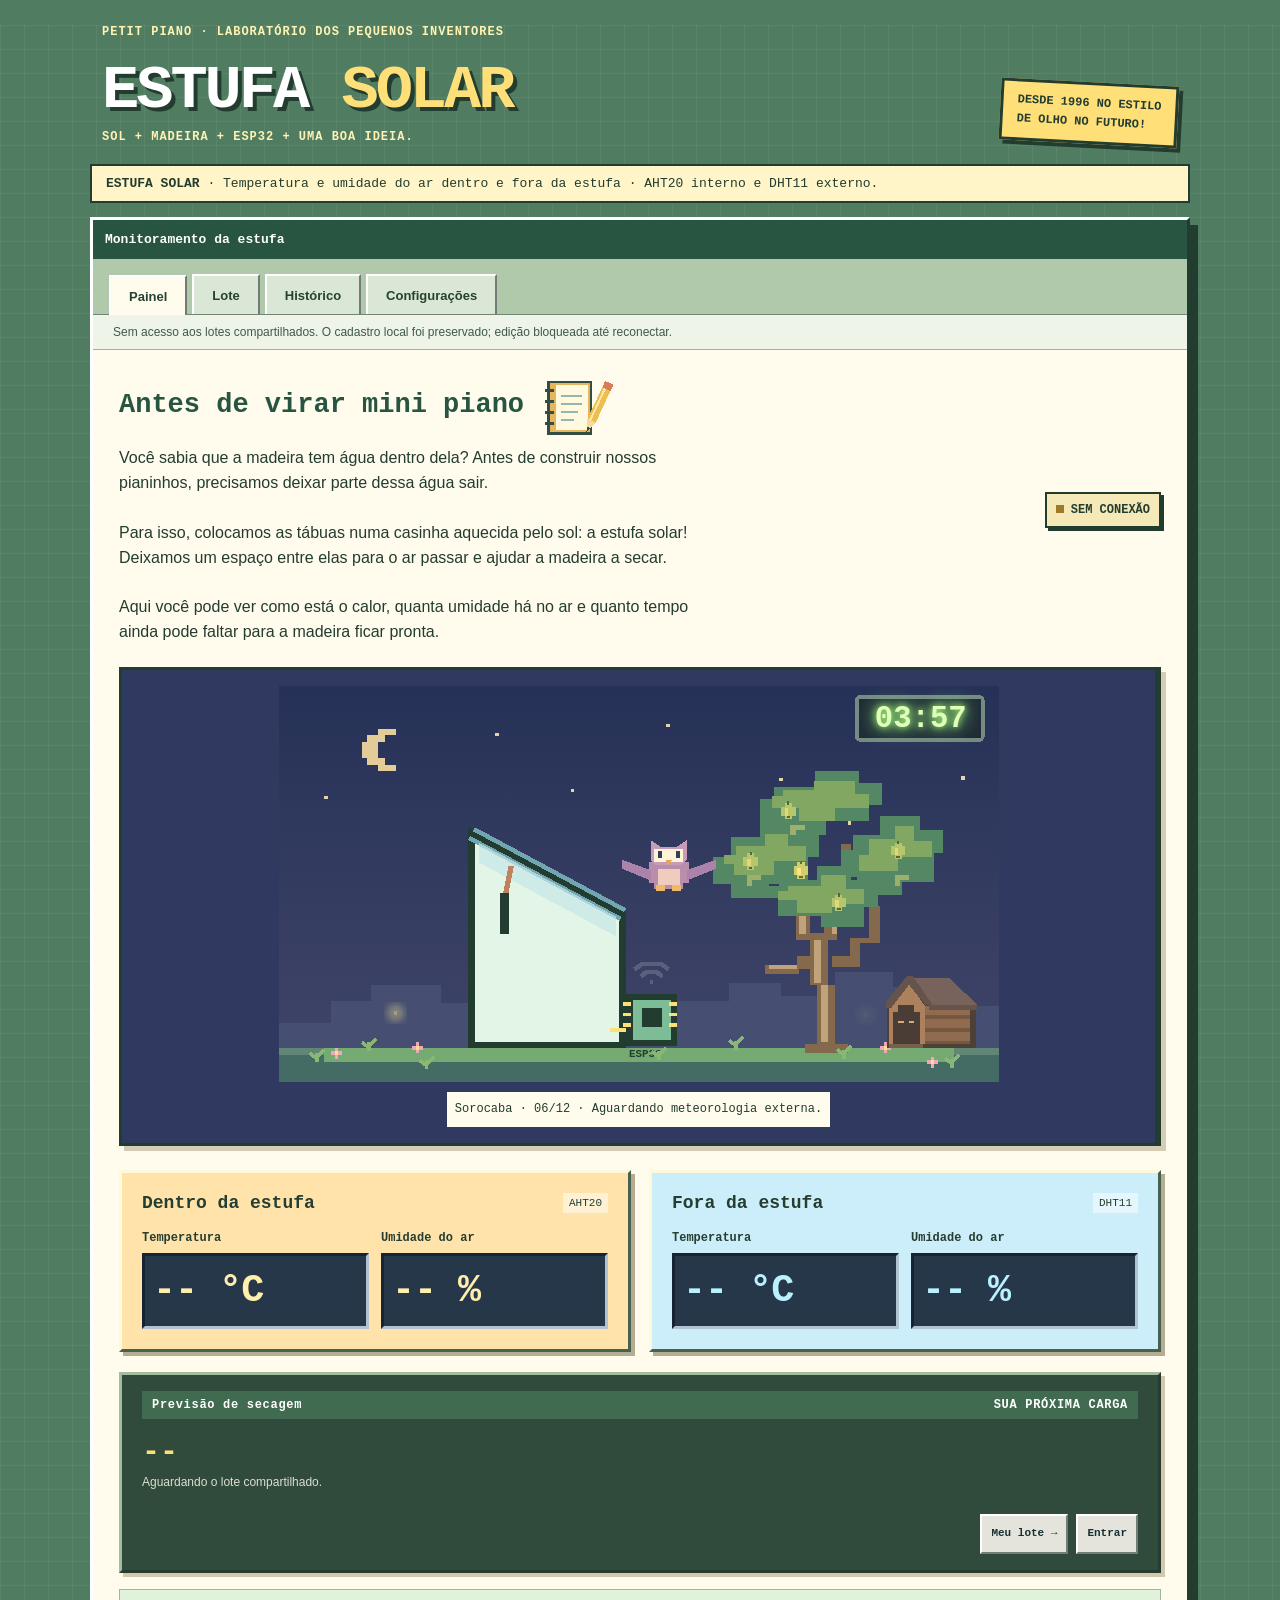
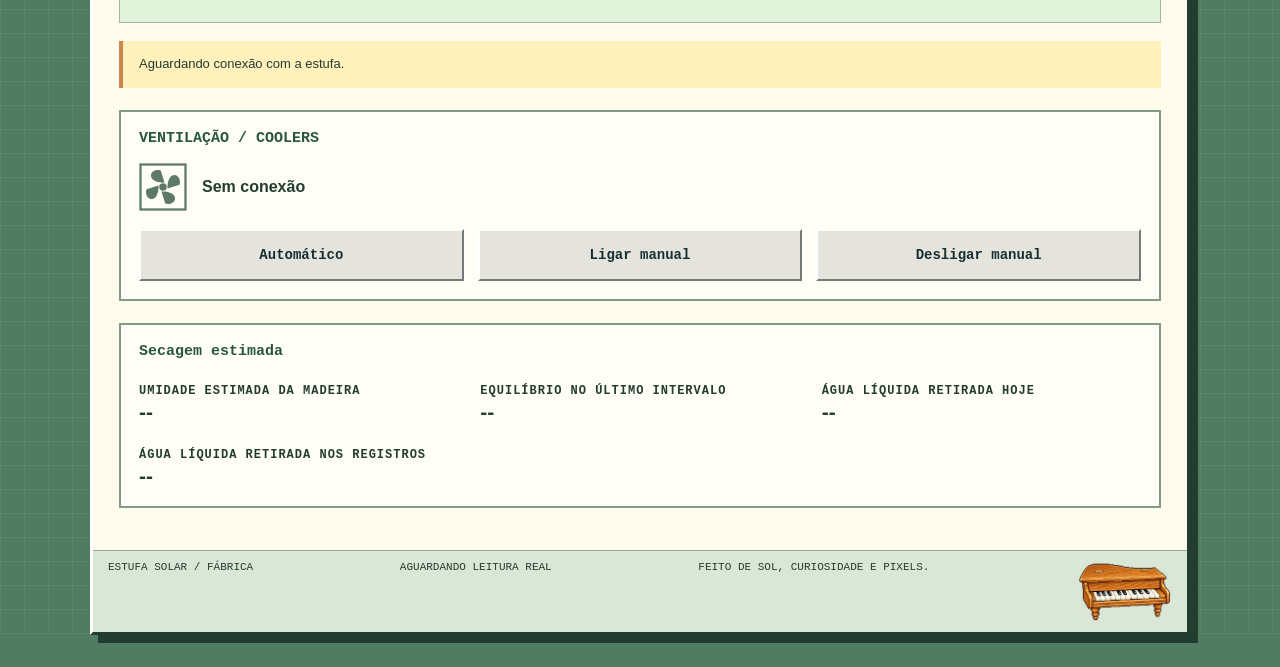
==== commit 3e60bcf0: "Add files via upload" ====
--- a/index.html
+++ b/index.html
@@ -241,5 +241,5 @@
 
 
 
-</script><script src="model.js?v=integrada072"></script><script src="drying-model.js?v=lacunas20261105"></script><script src="planner.js?v=lacunas20261105"></script><script src="process-source.js?v=lote20261104"></script><script src="fornadas-store.js?v=integrada072"></script><script src="climate-seed.js?v=integrada072"></script><script src="live-source.js?v=reinicio20261109"></script><script src="history-client.js?v=painelsimples20261104"></script><script src="fornadas-shared.js?v=integrada072"></script><script src="app.js?v=reinicio20261109"></script><script src="retro-sounds.js"></script><script src="cenario-relogio-em-cima.js?v=corujinha-sono11"></script><script src="scene-clock.js?v=mobile20261101"></script><script src="scene-effects.js?v=vento20261104b"></script><script src="./hatch-config.js"></script><script src="./hatch-ui.js?v=explica20261104"></script><script src="scene-cachorro.js?v=13"></script><script src="scene-historias.js?v=9"></script></body></html>
-
+</script><script src="model.js?v=integrada072"></script><script src="drying-model.js?v=lacunas20261105"></script><script src="planner.js?v=lacunas20261105"></script><script src="process-source.js?v=lote20261104"></script><script src="fornadas-store.js?v=integrada072"></script><script src="climate-seed.js?v=integrada072"></script><script src="live-source.js?v=reinicio20261109"></script><script src="history-client.js?v=painelsimples20261104"></script><script src="fornadas-shared.js?v=integrada072"></script><script src="app.js?v=reinicio20261109"></script><script src="retro-sounds.js"></script><script src="cenario-relogio-em-cima.js?v=corujinha-sono11"></script><script src="scene-clock.js?v=mobile20261101"></script><script src="scene-effects.js?v=vento20261104b"></script><script src="./hatch-config.js"></script><script src="./hatch-ui.js?v=explica20261104"></script><script src="scene-cachorro.js?v=13"></script><script src="scene-historias.js?v=10"></script></body></html>
+
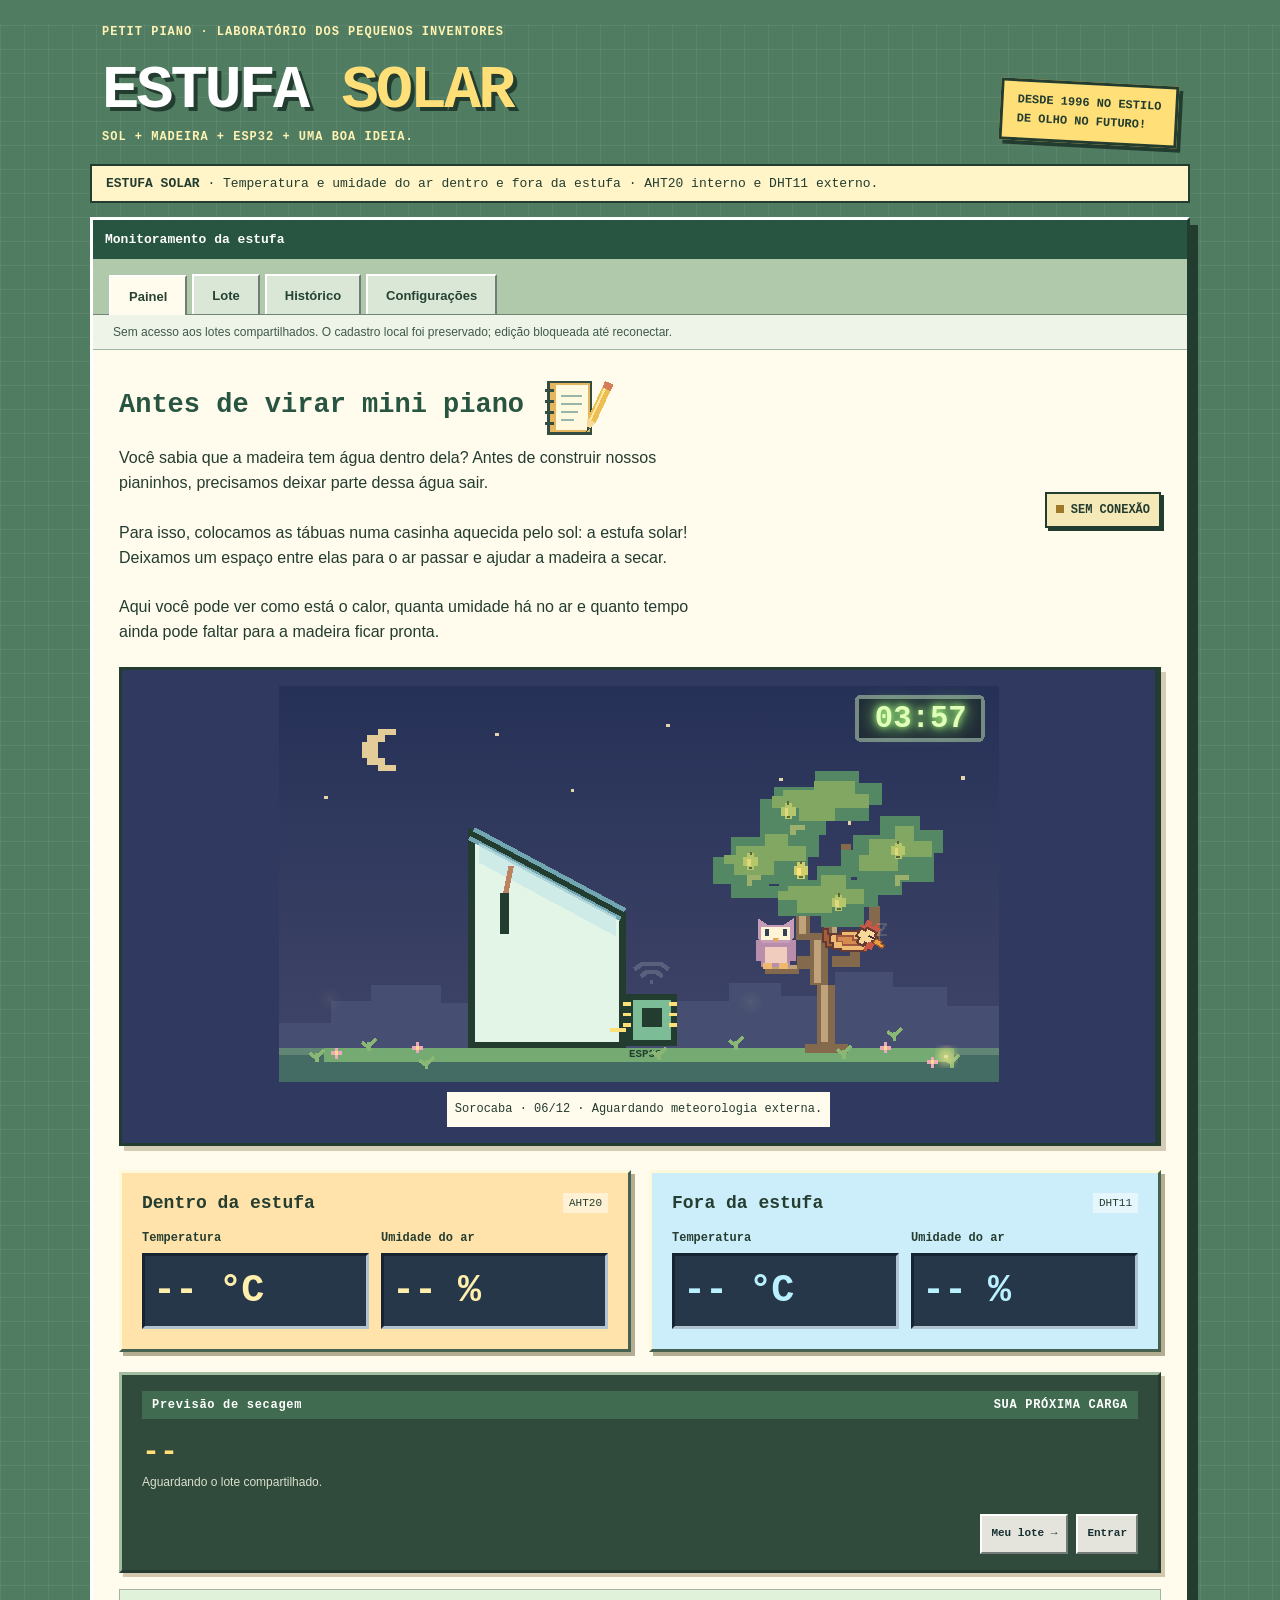
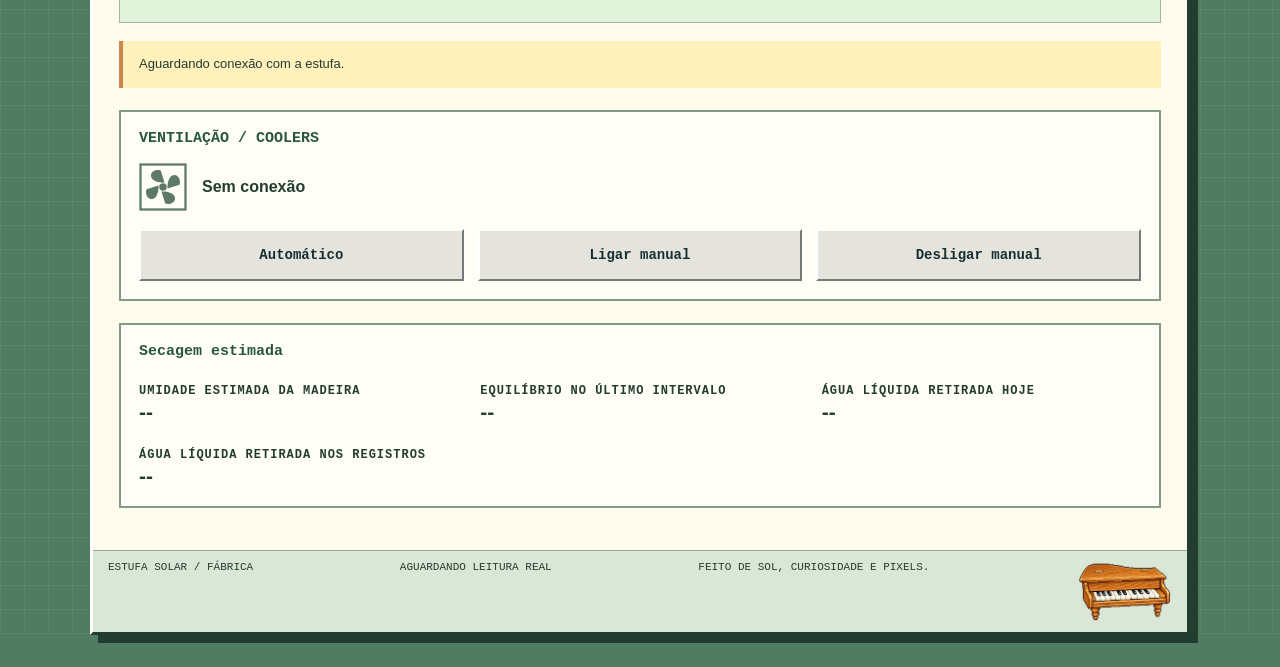
==== commit 9f95070a: "Add files via upload" ====
--- a/index.html
+++ b/index.html
@@ -66,7 +66,7 @@
 
 <div class="content"><section id="painel" role="tabpanel" aria-labelledby="tab-painel"><div class="intro"><div><div class="kiln-intro-title"><h2>Antes de virar mini piano</h2><svg width="76" height="64" viewBox="0 0 76 64" role="img" aria-label="Caderno com lápis" shape-rendering="crispEdges"><path fill="#344d43" d="M9 5h45v54H9z"/><path fill="#e5b65e" d="M12 7h40v49H12z"/><path fill="#fff9df" d="M18 9h32v45H18z"/><path stroke="#96b5ad" stroke-width="2" d="M23 20h21M23 28h21M23 36h17M23 44h13"/><path stroke="#344d43" stroke-width="3" d="M7 14h9M7 25h9M7 36h9M7 47h9"/><g transform="rotate(25 59 32)"><path fill="#d67c59" d="M55 4h9v7h-9z"/><path fill="#edbf52" d="M55 11h9v35h-9z"/><path fill="#f8da9c" d="M55 46h9l-4.5 12z"/><path fill="#344d43" d="m57.5 53 2 5 2-5z"/><path fill="#ffe8a3" d="M57 11h2v35h-2z"/></g></svg></div><p class="kiln-intro">Você sabia que a madeira tem água dentro dela? Antes de construir nossos pianinhos, precisamos deixar parte dessa água sair.<br><br>Para isso, colocamos as tábuas numa casinha aquecida pelo sol: a estufa solar! Deixamos um espaço entre elas para o ar passar e ajudar a madeira a secar.<br><br>Aqui você pode ver como está o calor, quanta umidade há no ar e quanto tempo ainda pode faltar para a madeira ficar pronta.</p></div><div class="badge" id="badge"><span class="dot"></span><span id="conexao">CONSULTANDO INTERNET</span></div></div>
 
-<div class="mission"><div class="mission-art" style="flex-direction:column"><div class="owl-scene"><svg viewBox="0 0 400 220" role="img" aria-label="Estufa solar com uma coruja, uma árvore e vagalumes." shape-rendering="crispEdges"><defs><clipPath id="kiln-air-clip"><path d="M110 87L188 128V197H110Z"/></clipPath></defs><g id="kiln-side"><path d="M107 82L191 127V200H107Z" fill="#e2f5e6" stroke="#233c30" stroke-width="4"/><path d="M107 82L191 127" stroke="#70a5b1" stroke-width="8"/><path d="M107 82L191 127" stroke="#233c30" stroke-width="3"/><path d="M111 87L187 128V139L111 98Z" fill="#c7e7e8" opacity=".7"/><path d="M125 115V138" stroke="#233c30" stroke-width="5"/><path d="M126 115l3-15" stroke="#bd8360" stroke-width="3"/><g id="kiln-wood" aria-hidden="true"></g><g id="kiln-wind" class="kiln-wind" aria-hidden="true" clip-path="url(#kiln-air-clip)"></g><path d="M91 108h16m-5-4 5 4-5 4M108 181H93m5-4-5 4 5 4" fill="none" stroke="#4f92ac" stroke-width="2"/></g><path d="M25 201h350v8H25z" fill="#75ab72"/><g id="scene-esp" role="img" aria-label="ESP32 com indicador de Wi-Fi" transform="translate(37 108) scale(.5)"><path fill="#233c30" d="M312 126h56v58h-56z"/><path fill="#7cbd97" d="M319 133h42v44h-42z"/><path fill="#233c30" d="M329 142h22v21h-22z"/><path d="M317 137h-9m9 12h-9m9 12h-9m51-24h9m-9 12h9m-9 12h9M294 166h18" stroke="#ffe078" stroke-width="4"/><g class="esp-signal" stroke="currentColor" fill="none" stroke-width="5"><path d="M321 99l8-6h22l8 6m-31 8l6-5h12l6 5m-14 6h4"/></g><text x="315" y="196" font-family="monospace" font-weight="bold" font-size="12" fill="#233c30">ESP32</text></g><g class="scene-clock" role="img" aria-label="Hora de Brasília"><title id="scene-clock-title">Hora de Brasília</title><rect class="clock-frame" x="321" y="6" width="70" height="24" rx="2"/><text id="scene-clock-digits" x="382" y="23" text-anchor="end"><tspan id="scene-clock-hours">--</tspan><tspan id="scene-clock-colon">:</tspan><tspan id="scene-clock-minutes">--</tspan></text></g></svg></div><p id="sky-caption" style="font:12px Courier New,monospace;line-height:1.6;background:#fffbed;color:#233c30;padding:8px;margin:10px 0 0">Sorocaba · Aguardando meteorologia externa.</p></div><div class="mission-copy"><span class="level-tag">FASE 01 · ENERGIA DO SOL</span><h3>Missão: madeira seca!</h3><p>O sol aquece. O ar circula. A madeira vai perdendo água. O painel acompanha as mudanças dentro da estufa.</p><p><b>Este laboratório existe de verdade.</b> Os números abaixo vêm da nossa estufa.</p></div></div><div class="learning-caption">CLIQUE PARA DESCOBRIR ↓</div><div class="discovery"><details><summary>01 · O que o sol faz?</summary><p>A luz do sol vira calor dentro da estufa. Esse calor ajuda a água a sair da madeira, aos poucos. Em dias diferentes, a secagem também muda!</p></details><details><summary>02 · Quem conta os números?</summary><p>O sensor mede a temperatura e a umidade do ar. A ESP32 lê esses valores e os envia pela internet para este painel. É uma pequena ponte entre o mundo físico e a tela!</p></details><details><summary>03 · Já dá para fazer música?</summary><p>A madeira vai virar parte de um pequeno piano! Antes disso, precisamos cuidar da secagem. O computador estima o prazo, e uma medição da madeira confirma quando ela está pronta.</p></details></div><div class="env-grid"><section class="environment inside" aria-label="Medidas internas"><h2>Dentro da estufa <span class="env-tag">AHT20</span></h2><div class="env-values"><div><div class="env-label">Temperatura</div><div class="env-number"><span id="temperatura">--</span> °C</div></div><div><div class="env-label">Umidade do ar</div><div class="env-number"><span id="umidade">--</span> %</div></div></div></section><section class="environment outside" aria-label="Medidas externas"><h2>Fora da estufa <span class="env-tag">DHT11</span></h2><div class="env-values"><div><div class="env-label">Temperatura</div><div class="env-number"><span id="external-temperature">--</span> °C</div></div><div><div class="env-label">Umidade do ar</div><div class="env-number"><span id="external-humidity">--</span> %</div></div></div><span id="external-status" hidden></span></section></div>
+<div class="mission"><div class="mission-art" style="flex-direction:column"><div class="owl-scene"><svg viewBox="0 0 400 220" role="img" aria-label="Estufa solar com uma galinha que cisca de dia e dorme na árvore à noite." shape-rendering="crispEdges"><defs><clipPath id="kiln-air-clip"><path d="M110 87L188 128V197H110Z"/></clipPath></defs><g id="kiln-side"><path d="M107 82L191 127V200H107Z" fill="#e2f5e6" stroke="#233c30" stroke-width="4"/><path d="M107 82L191 127" stroke="#70a5b1" stroke-width="8"/><path d="M107 82L191 127" stroke="#233c30" stroke-width="3"/><path d="M111 87L187 128V139L111 98Z" fill="#c7e7e8" opacity=".7"/><path d="M125 115V138" stroke="#233c30" stroke-width="5"/><path d="M126 115l3-15" stroke="#bd8360" stroke-width="3"/><g id="kiln-wood" aria-hidden="true"></g><g id="kiln-wind" class="kiln-wind" aria-hidden="true" clip-path="url(#kiln-air-clip)"></g><path d="M91 108h16m-5-4 5 4-5 4M108 181H93m5-4-5 4 5 4" fill="none" stroke="#4f92ac" stroke-width="2"/></g><path d="M25 201h350v8H25z" fill="#75ab72"/><g id="scene-esp" role="img" aria-label="ESP32 com indicador de Wi-Fi" transform="translate(37 108) scale(.5)"><path fill="#233c30" d="M312 126h56v58h-56z"/><path fill="#7cbd97" d="M319 133h42v44h-42z"/><path fill="#233c30" d="M329 142h22v21h-22z"/><path d="M317 137h-9m9 12h-9m9 12h-9m51-24h9m-9 12h9m-9 12h9M294 166h18" stroke="#ffe078" stroke-width="4"/><g class="esp-signal" stroke="currentColor" fill="none" stroke-width="5"><path d="M321 99l8-6h22l8 6m-31 8l6-5h12l6 5m-14 6h4"/></g><text x="315" y="196" font-family="monospace" font-weight="bold" font-size="12" fill="#233c30">ESP32</text></g><g class="scene-clock" role="img" aria-label="Hora de Brasília"><title id="scene-clock-title">Hora de Brasília</title><rect class="clock-frame" x="321" y="6" width="70" height="24" rx="2"/><text id="scene-clock-digits" x="382" y="23" text-anchor="end"><tspan id="scene-clock-hours">--</tspan><tspan id="scene-clock-colon">:</tspan><tspan id="scene-clock-minutes">--</tspan></text></g></svg></div><p id="sky-caption" style="font:12px Courier New,monospace;line-height:1.6;background:#fffbed;color:#233c30;padding:8px;margin:10px 0 0">Sorocaba · Aguardando meteorologia externa.</p></div><div class="mission-copy"><span class="level-tag">FASE 01 · ENERGIA DO SOL</span><h3>Missão: madeira seca!</h3><p>O sol aquece. O ar circula. A madeira vai perdendo água. O painel acompanha as mudanças dentro da estufa.</p><p><b>Este laboratório existe de verdade.</b> Os números abaixo vêm da nossa estufa.</p></div></div><div class="learning-caption">CLIQUE PARA DESCOBRIR ↓</div><div class="discovery"><details><summary>01 · O que o sol faz?</summary><p>A luz do sol vira calor dentro da estufa. Esse calor ajuda a água a sair da madeira, aos poucos. Em dias diferentes, a secagem também muda!</p></details><details><summary>02 · Quem conta os números?</summary><p>O sensor mede a temperatura e a umidade do ar. A ESP32 lê esses valores e os envia pela internet para este painel. É uma pequena ponte entre o mundo físico e a tela!</p></details><details><summary>03 · Já dá para fazer música?</summary><p>A madeira vai virar parte de um pequeno piano! Antes disso, precisamos cuidar da secagem. O computador estima o prazo, e uma medição da madeira confirma quando ela está pronta.</p></details></div><div class="env-grid"><section class="environment inside" aria-label="Medidas internas"><h2>Dentro da estufa <span class="env-tag">AHT20</span></h2><div class="env-values"><div><div class="env-label">Temperatura</div><div class="env-number"><span id="temperatura">--</span> °C</div></div><div><div class="env-label">Umidade do ar</div><div class="env-number"><span id="umidade">--</span> %</div></div></div></section><section class="environment outside" aria-label="Medidas externas"><h2>Fora da estufa <span class="env-tag">DHT11</span></h2><div class="env-values"><div><div class="env-label">Temperatura</div><div class="env-number"><span id="external-temperature">--</span> °C</div></div><div><div class="env-label">Umidade do ar</div><div class="env-number"><span id="external-humidity">--</span> %</div></div></div><span id="external-status" hidden></span></section></div>
 <article class="arrival-clock" id="time-remaining" aria-labelledby="time-heading">
 <div class="clock-title"><span id="time-heading">Previsão de secagem</span><span id="time-goal">SUA PRÓXIMA CARGA</span></div>
 <div class="clock-body">
@@ -241,5 +241,5 @@
 
 
 
-</script><script src="model.js?v=integrada072"></script><script src="drying-model.js?v=lacunas20261105"></script><script src="planner.js?v=lacunas20261105"></script><script src="process-source.js?v=lote20261104"></script><script src="fornadas-store.js?v=integrada072"></script><script src="climate-seed.js?v=integrada072"></script><script src="live-source.js?v=reinicio20261109"></script><script src="history-client.js?v=painelsimples20261104"></script><script src="fornadas-shared.js?v=integrada072"></script><script src="app.js?v=reinicio20261109"></script><script src="retro-sounds.js"></script><script src="cenario-relogio-em-cima.js?v=corujinha-sono11"></script><script src="scene-clock.js?v=mobile20261101"></script><script src="scene-effects.js?v=vento20261104b"></script><script src="./hatch-config.js"></script><script src="./hatch-ui.js?v=explica20261104"></script><script src="scene-cachorro.js?v=13"></script><script src="scene-historias.js?v=10"></script></body></html>
-
+</script><script src="model.js?v=integrada072"></script><script src="drying-model.js?v=lacunas20261105"></script><script src="planner.js?v=lacunas20261105"></script><script src="process-source.js?v=lote20261104"></script><script src="fornadas-store.js?v=integrada072"></script><script src="climate-seed.js?v=integrada072"></script><script src="live-source.js?v=reinicio20261109"></script><script src="history-client.js?v=painelsimples20261104"></script><script src="fornadas-shared.js?v=integrada072"></script><script src="app.js?v=reinicio20261109"></script><script src="retro-sounds.js"></script><script src="cenario-relogio-em-cima.js?v=galinha20261118"></script><script src="scene-clock.js?v=mobile20261101"></script><script src="scene-effects.js?v=vento20261104b"></script><script src="./hatch-config.js"></script><script src="./hatch-ui.js?v=explica20261104"></script><script src="scene-historias.js?v=pasto20261118"></script></body></html>
+
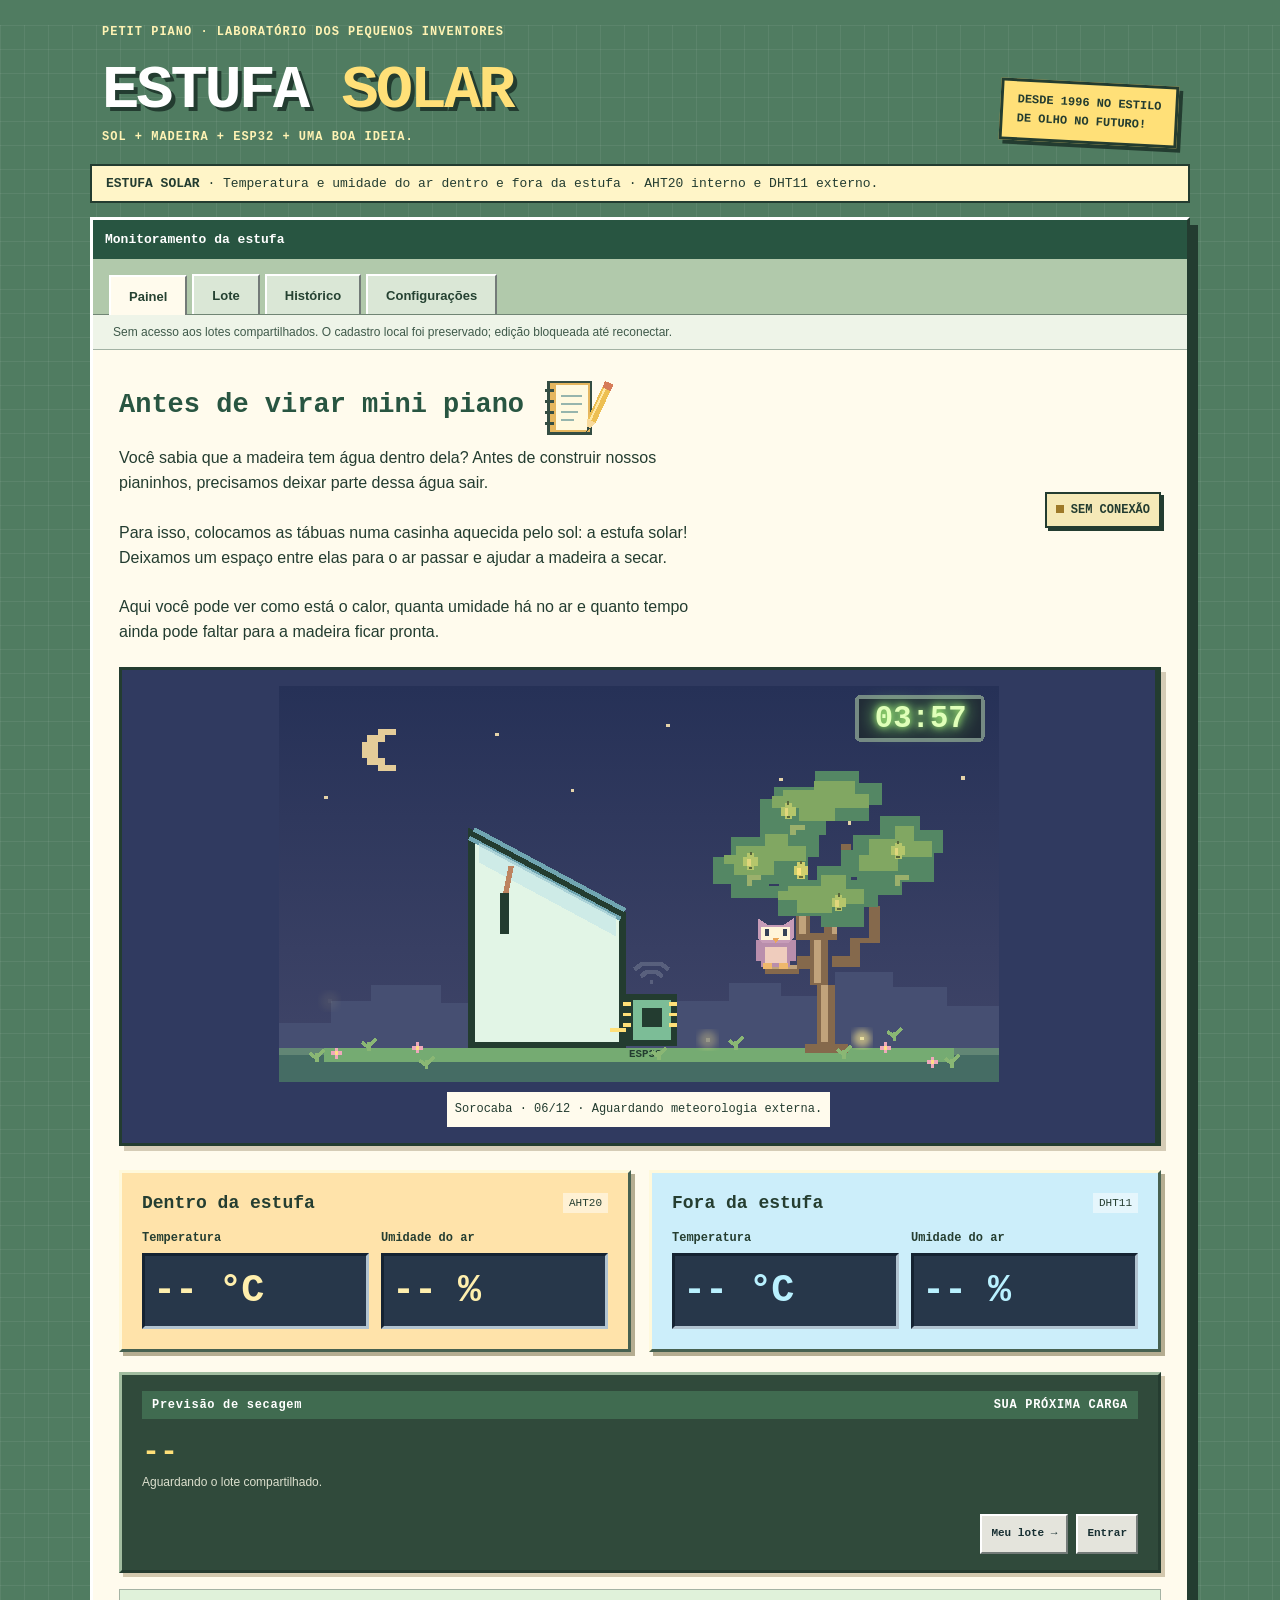
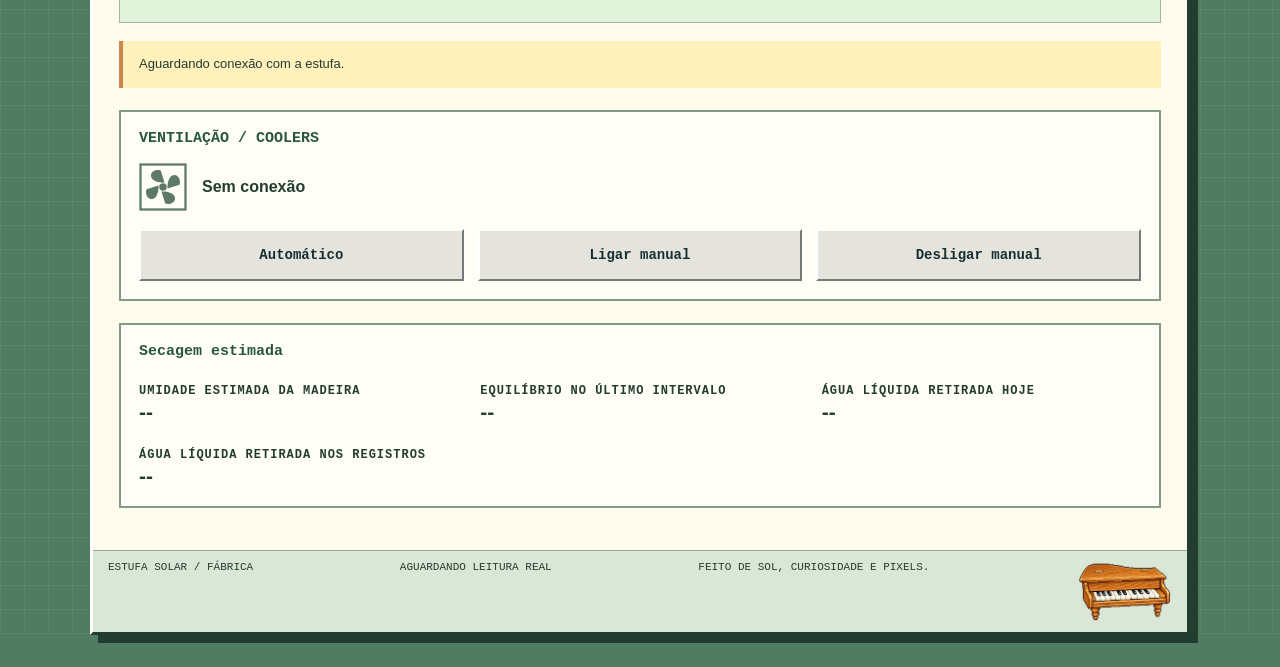
==== commit 78930112: "Add files via upload" ====
--- a/index.html
+++ b/index.html
@@ -66,7 +66,7 @@
 
 <div class="content"><section id="painel" role="tabpanel" aria-labelledby="tab-painel"><div class="intro"><div><div class="kiln-intro-title"><h2>Antes de virar mini piano</h2><svg width="76" height="64" viewBox="0 0 76 64" role="img" aria-label="Caderno com lápis" shape-rendering="crispEdges"><path fill="#344d43" d="M9 5h45v54H9z"/><path fill="#e5b65e" d="M12 7h40v49H12z"/><path fill="#fff9df" d="M18 9h32v45H18z"/><path stroke="#96b5ad" stroke-width="2" d="M23 20h21M23 28h21M23 36h17M23 44h13"/><path stroke="#344d43" stroke-width="3" d="M7 14h9M7 25h9M7 36h9M7 47h9"/><g transform="rotate(25 59 32)"><path fill="#d67c59" d="M55 4h9v7h-9z"/><path fill="#edbf52" d="M55 11h9v35h-9z"/><path fill="#f8da9c" d="M55 46h9l-4.5 12z"/><path fill="#344d43" d="m57.5 53 2 5 2-5z"/><path fill="#ffe8a3" d="M57 11h2v35h-2z"/></g></svg></div><p class="kiln-intro">Você sabia que a madeira tem água dentro dela? Antes de construir nossos pianinhos, precisamos deixar parte dessa água sair.<br><br>Para isso, colocamos as tábuas numa casinha aquecida pelo sol: a estufa solar! Deixamos um espaço entre elas para o ar passar e ajudar a madeira a secar.<br><br>Aqui você pode ver como está o calor, quanta umidade há no ar e quanto tempo ainda pode faltar para a madeira ficar pronta.</p></div><div class="badge" id="badge"><span class="dot"></span><span id="conexao">CONSULTANDO INTERNET</span></div></div>
 
-<div class="mission"><div class="mission-art" style="flex-direction:column"><div class="owl-scene"><svg viewBox="0 0 400 220" role="img" aria-label="Estufa solar com uma galinha que cisca de dia e dorme na árvore à noite." shape-rendering="crispEdges"><defs><clipPath id="kiln-air-clip"><path d="M110 87L188 128V197H110Z"/></clipPath></defs><g id="kiln-side"><path d="M107 82L191 127V200H107Z" fill="#e2f5e6" stroke="#233c30" stroke-width="4"/><path d="M107 82L191 127" stroke="#70a5b1" stroke-width="8"/><path d="M107 82L191 127" stroke="#233c30" stroke-width="3"/><path d="M111 87L187 128V139L111 98Z" fill="#c7e7e8" opacity=".7"/><path d="M125 115V138" stroke="#233c30" stroke-width="5"/><path d="M126 115l3-15" stroke="#bd8360" stroke-width="3"/><g id="kiln-wood" aria-hidden="true"></g><g id="kiln-wind" class="kiln-wind" aria-hidden="true" clip-path="url(#kiln-air-clip)"></g><path d="M91 108h16m-5-4 5 4-5 4M108 181H93m5-4-5 4 5 4" fill="none" stroke="#4f92ac" stroke-width="2"/></g><path d="M25 201h350v8H25z" fill="#75ab72"/><g id="scene-esp" role="img" aria-label="ESP32 com indicador de Wi-Fi" transform="translate(37 108) scale(.5)"><path fill="#233c30" d="M312 126h56v58h-56z"/><path fill="#7cbd97" d="M319 133h42v44h-42z"/><path fill="#233c30" d="M329 142h22v21h-22z"/><path d="M317 137h-9m9 12h-9m9 12h-9m51-24h9m-9 12h9m-9 12h9M294 166h18" stroke="#ffe078" stroke-width="4"/><g class="esp-signal" stroke="currentColor" fill="none" stroke-width="5"><path d="M321 99l8-6h22l8 6m-31 8l6-5h12l6 5m-14 6h4"/></g><text x="315" y="196" font-family="monospace" font-weight="bold" font-size="12" fill="#233c30">ESP32</text></g><g class="scene-clock" role="img" aria-label="Hora de Brasília"><title id="scene-clock-title">Hora de Brasília</title><rect class="clock-frame" x="321" y="6" width="70" height="24" rx="2"/><text id="scene-clock-digits" x="382" y="23" text-anchor="end"><tspan id="scene-clock-hours">--</tspan><tspan id="scene-clock-colon">:</tspan><tspan id="scene-clock-minutes">--</tspan></text></g></svg></div><p id="sky-caption" style="font:12px Courier New,monospace;line-height:1.6;background:#fffbed;color:#233c30;padding:8px;margin:10px 0 0">Sorocaba · Aguardando meteorologia externa.</p></div><div class="mission-copy"><span class="level-tag">FASE 01 · ENERGIA DO SOL</span><h3>Missão: madeira seca!</h3><p>O sol aquece. O ar circula. A madeira vai perdendo água. O painel acompanha as mudanças dentro da estufa.</p><p><b>Este laboratório existe de verdade.</b> Os números abaixo vêm da nossa estufa.</p></div></div><div class="learning-caption">CLIQUE PARA DESCOBRIR ↓</div><div class="discovery"><details><summary>01 · O que o sol faz?</summary><p>A luz do sol vira calor dentro da estufa. Esse calor ajuda a água a sair da madeira, aos poucos. Em dias diferentes, a secagem também muda!</p></details><details><summary>02 · Quem conta os números?</summary><p>O sensor mede a temperatura e a umidade do ar. A ESP32 lê esses valores e os envia pela internet para este painel. É uma pequena ponte entre o mundo físico e a tela!</p></details><details><summary>03 · Já dá para fazer música?</summary><p>A madeira vai virar parte de um pequeno piano! Antes disso, precisamos cuidar da secagem. O computador estima o prazo, e uma medição da madeira confirma quando ela está pronta.</p></details></div><div class="env-grid"><section class="environment inside" aria-label="Medidas internas"><h2>Dentro da estufa <span class="env-tag">AHT20</span></h2><div class="env-values"><div><div class="env-label">Temperatura</div><div class="env-number"><span id="temperatura">--</span> °C</div></div><div><div class="env-label">Umidade do ar</div><div class="env-number"><span id="umidade">--</span> %</div></div></div></section><section class="environment outside" aria-label="Medidas externas"><h2>Fora da estufa <span class="env-tag">DHT11</span></h2><div class="env-values"><div><div class="env-label">Temperatura</div><div class="env-number"><span id="external-temperature">--</span> °C</div></div><div><div class="env-label">Umidade do ar</div><div class="env-number"><span id="external-humidity">--</span> %</div></div></div><span id="external-status" hidden></span></section></div>
+<div class="mission"><div class="mission-art" style="flex-direction:column"><div class="owl-scene"><svg viewBox="0 0 400 220" role="img" aria-label="Estufa solar com urubu de dia, coruja à noite e sapinho brincando nas poças quando chove." shape-rendering="crispEdges"><defs><clipPath id="kiln-air-clip"><path d="M110 87L188 128V197H110Z"/></clipPath></defs><g id="kiln-side"><path d="M107 82L191 127V200H107Z" fill="#e2f5e6" stroke="#233c30" stroke-width="4"/><path d="M107 82L191 127" stroke="#70a5b1" stroke-width="8"/><path d="M107 82L191 127" stroke="#233c30" stroke-width="3"/><path d="M111 87L187 128V139L111 98Z" fill="#c7e7e8" opacity=".7"/><path d="M125 115V138" stroke="#233c30" stroke-width="5"/><path d="M126 115l3-15" stroke="#bd8360" stroke-width="3"/><g id="kiln-wood" aria-hidden="true"></g><g id="kiln-wind" class="kiln-wind" aria-hidden="true" clip-path="url(#kiln-air-clip)"></g><path d="M91 108h16m-5-4 5 4-5 4M108 181H93m5-4-5 4 5 4" fill="none" stroke="#4f92ac" stroke-width="2"/></g><path d="M25 201h350v8H25z" fill="#75ab72"/><g id="scene-esp" role="img" aria-label="ESP32 com indicador de Wi-Fi" transform="translate(37 108) scale(.5)"><path fill="#233c30" d="M312 126h56v58h-56z"/><path fill="#7cbd97" d="M319 133h42v44h-42z"/><path fill="#233c30" d="M329 142h22v21h-22z"/><path d="M317 137h-9m9 12h-9m9 12h-9m51-24h9m-9 12h9m-9 12h9M294 166h18" stroke="#ffe078" stroke-width="4"/><g class="esp-signal" stroke="currentColor" fill="none" stroke-width="5"><path d="M321 99l8-6h22l8 6m-31 8l6-5h12l6 5m-14 6h4"/></g><text x="315" y="196" font-family="monospace" font-weight="bold" font-size="12" fill="#233c30">ESP32</text></g><g class="scene-clock" role="img" aria-label="Hora de Brasília"><title id="scene-clock-title">Hora de Brasília</title><rect class="clock-frame" x="321" y="6" width="70" height="24" rx="2"/><text id="scene-clock-digits" x="382" y="23" text-anchor="end"><tspan id="scene-clock-hours">--</tspan><tspan id="scene-clock-colon">:</tspan><tspan id="scene-clock-minutes">--</tspan></text></g></svg></div><p id="sky-caption" style="font:12px Courier New,monospace;line-height:1.6;background:#fffbed;color:#233c30;padding:8px;margin:10px 0 0">Sorocaba · Aguardando meteorologia externa.</p></div><div class="mission-copy"><span class="level-tag">FASE 01 · ENERGIA DO SOL</span><h3>Missão: madeira seca!</h3><p>O sol aquece. O ar circula. A madeira vai perdendo água. O painel acompanha as mudanças dentro da estufa.</p><p><b>Este laboratório existe de verdade.</b> Os números abaixo vêm da nossa estufa.</p></div></div><div class="learning-caption">CLIQUE PARA DESCOBRIR ↓</div><div class="discovery"><details><summary>01 · O que o sol faz?</summary><p>A luz do sol vira calor dentro da estufa. Esse calor ajuda a água a sair da madeira, aos poucos. Em dias diferentes, a secagem também muda!</p></details><details><summary>02 · Quem conta os números?</summary><p>O sensor mede a temperatura e a umidade do ar. A ESP32 lê esses valores e os envia pela internet para este painel. É uma pequena ponte entre o mundo físico e a tela!</p></details><details><summary>03 · Já dá para fazer música?</summary><p>A madeira vai virar parte de um pequeno piano! Antes disso, precisamos cuidar da secagem. O computador estima o prazo, e uma medição da madeira confirma quando ela está pronta.</p></details></div><div class="env-grid"><section class="environment inside" aria-label="Medidas internas"><h2>Dentro da estufa <span class="env-tag">AHT20</span></h2><div class="env-values"><div><div class="env-label">Temperatura</div><div class="env-number"><span id="temperatura">--</span> °C</div></div><div><div class="env-label">Umidade do ar</div><div class="env-number"><span id="umidade">--</span> %</div></div></div></section><section class="environment outside" aria-label="Medidas externas"><h2>Fora da estufa <span class="env-tag">DHT11</span></h2><div class="env-values"><div><div class="env-label">Temperatura</div><div class="env-number"><span id="external-temperature">--</span> °C</div></div><div><div class="env-label">Umidade do ar</div><div class="env-number"><span id="external-humidity">--</span> %</div></div></div><span id="external-status" hidden></span></section></div>
 <article class="arrival-clock" id="time-remaining" aria-labelledby="time-heading">
 <div class="clock-title"><span id="time-heading">Previsão de secagem</span><span id="time-goal">SUA PRÓXIMA CARGA</span></div>
 <div class="clock-body">
@@ -241,5 +241,5 @@
 
 
 
-</script><script src="model.js?v=integrada072"></script><script src="drying-model.js?v=lacunas20261105"></script><script src="planner.js?v=lacunas20261105"></script><script src="process-source.js?v=lote20261104"></script><script src="fornadas-store.js?v=integrada072"></script><script src="climate-seed.js?v=integrada072"></script><script src="live-source.js?v=reinicio20261109"></script><script src="history-client.js?v=painelsimples20261104"></script><script src="fornadas-shared.js?v=integrada072"></script><script src="app.js?v=reinicio20261109"></script><script src="retro-sounds.js"></script><script src="cenario-relogio-em-cima.js?v=galinha20261118"></script><script src="scene-clock.js?v=mobile20261101"></script><script src="scene-effects.js?v=vento20261104b"></script><script src="./hatch-config.js"></script><script src="./hatch-ui.js?v=explica20261104"></script><script src="scene-historias.js?v=pasto20261118"></script></body></html>
-
+</script><script src="model.js?v=integrada072"></script><script src="drying-model.js?v=lacunas20261105"></script><script src="planner.js?v=lacunas20261105"></script><script src="process-source.js?v=lote20261104"></script><script src="fornadas-store.js?v=integrada072"></script><script src="climate-seed.js?v=integrada072"></script><script src="live-source.js?v=reinicio20261109"></script><script src="history-client.js?v=painelsimples20261104"></script><script src="fornadas-shared.js?v=integrada072"></script><script src="app.js?v=reinicio20261109"></script><script src="retro-sounds.js"></script><script src="cenario-relogio-em-cima.js?v=urubus-alto20261118"></script><script src="scene-clock.js?v=mobile20261101"></script><script src="scene-effects.js?v=vento20261104b"></script><script src="./hatch-config.js"></script><script src="./hatch-ui.js?v=explica20261104"></script><script src="scene-historias.js?v=urubus-alto20261118"></script></body></html>
+
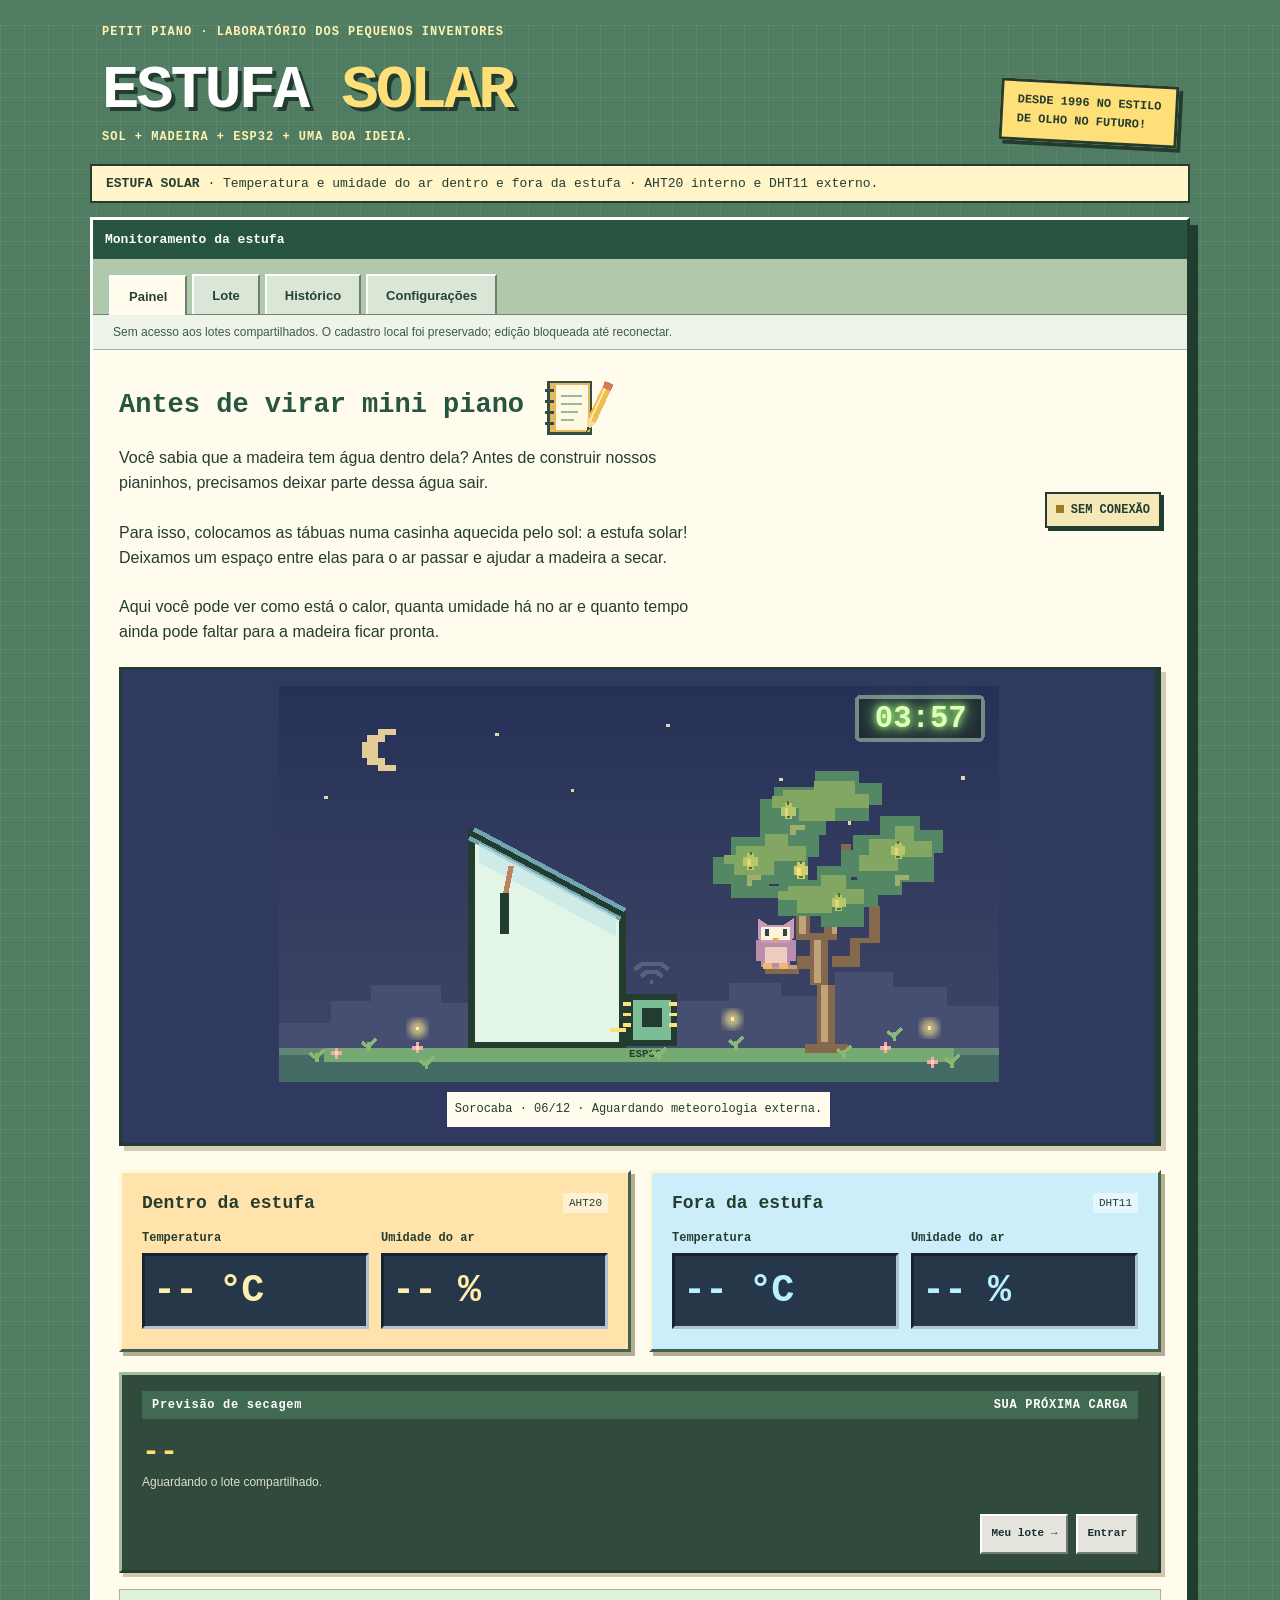
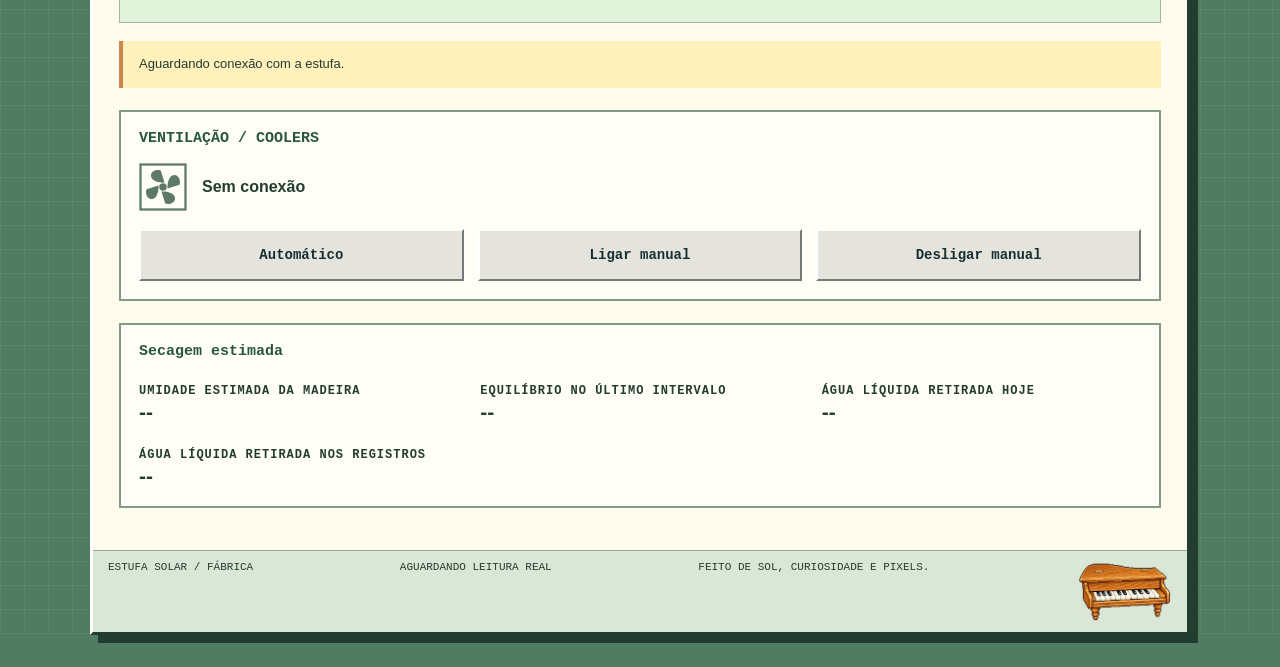
==== commit 378bdfb0: "Add files via upload" ====
--- a/index.html
+++ b/index.html
@@ -66,7 +66,7 @@
 
 <div class="content"><section id="painel" role="tabpanel" aria-labelledby="tab-painel"><div class="intro"><div><div class="kiln-intro-title"><h2>Antes de virar mini piano</h2><svg width="76" height="64" viewBox="0 0 76 64" role="img" aria-label="Caderno com lápis" shape-rendering="crispEdges"><path fill="#344d43" d="M9 5h45v54H9z"/><path fill="#e5b65e" d="M12 7h40v49H12z"/><path fill="#fff9df" d="M18 9h32v45H18z"/><path stroke="#96b5ad" stroke-width="2" d="M23 20h21M23 28h21M23 36h17M23 44h13"/><path stroke="#344d43" stroke-width="3" d="M7 14h9M7 25h9M7 36h9M7 47h9"/><g transform="rotate(25 59 32)"><path fill="#d67c59" d="M55 4h9v7h-9z"/><path fill="#edbf52" d="M55 11h9v35h-9z"/><path fill="#f8da9c" d="M55 46h9l-4.5 12z"/><path fill="#344d43" d="m57.5 53 2 5 2-5z"/><path fill="#ffe8a3" d="M57 11h2v35h-2z"/></g></svg></div><p class="kiln-intro">Você sabia que a madeira tem água dentro dela? Antes de construir nossos pianinhos, precisamos deixar parte dessa água sair.<br><br>Para isso, colocamos as tábuas numa casinha aquecida pelo sol: a estufa solar! Deixamos um espaço entre elas para o ar passar e ajudar a madeira a secar.<br><br>Aqui você pode ver como está o calor, quanta umidade há no ar e quanto tempo ainda pode faltar para a madeira ficar pronta.</p></div><div class="badge" id="badge"><span class="dot"></span><span id="conexao">CONSULTANDO INTERNET</span></div></div>
 
-<div class="mission"><div class="mission-art" style="flex-direction:column"><div class="owl-scene"><svg viewBox="0 0 400 220" role="img" aria-label="Estufa solar com urubu de dia, coruja à noite e sapinho brincando nas poças quando chove." shape-rendering="crispEdges"><defs><clipPath id="kiln-air-clip"><path d="M110 87L188 128V197H110Z"/></clipPath></defs><g id="kiln-side"><path d="M107 82L191 127V200H107Z" fill="#e2f5e6" stroke="#233c30" stroke-width="4"/><path d="M107 82L191 127" stroke="#70a5b1" stroke-width="8"/><path d="M107 82L191 127" stroke="#233c30" stroke-width="3"/><path d="M111 87L187 128V139L111 98Z" fill="#c7e7e8" opacity=".7"/><path d="M125 115V138" stroke="#233c30" stroke-width="5"/><path d="M126 115l3-15" stroke="#bd8360" stroke-width="3"/><g id="kiln-wood" aria-hidden="true"></g><g id="kiln-wind" class="kiln-wind" aria-hidden="true" clip-path="url(#kiln-air-clip)"></g><path d="M91 108h16m-5-4 5 4-5 4M108 181H93m5-4-5 4 5 4" fill="none" stroke="#4f92ac" stroke-width="2"/></g><path d="M25 201h350v8H25z" fill="#75ab72"/><g id="scene-esp" role="img" aria-label="ESP32 com indicador de Wi-Fi" transform="translate(37 108) scale(.5)"><path fill="#233c30" d="M312 126h56v58h-56z"/><path fill="#7cbd97" d="M319 133h42v44h-42z"/><path fill="#233c30" d="M329 142h22v21h-22z"/><path d="M317 137h-9m9 12h-9m9 12h-9m51-24h9m-9 12h9m-9 12h9M294 166h18" stroke="#ffe078" stroke-width="4"/><g class="esp-signal" stroke="currentColor" fill="none" stroke-width="5"><path d="M321 99l8-6h22l8 6m-31 8l6-5h12l6 5m-14 6h4"/></g><text x="315" y="196" font-family="monospace" font-weight="bold" font-size="12" fill="#233c30">ESP32</text></g><g class="scene-clock" role="img" aria-label="Hora de Brasília"><title id="scene-clock-title">Hora de Brasília</title><rect class="clock-frame" x="321" y="6" width="70" height="24" rx="2"/><text id="scene-clock-digits" x="382" y="23" text-anchor="end"><tspan id="scene-clock-hours">--</tspan><tspan id="scene-clock-colon">:</tspan><tspan id="scene-clock-minutes">--</tspan></text></g></svg></div><p id="sky-caption" style="font:12px Courier New,monospace;line-height:1.6;background:#fffbed;color:#233c30;padding:8px;margin:10px 0 0">Sorocaba · Aguardando meteorologia externa.</p></div><div class="mission-copy"><span class="level-tag">FASE 01 · ENERGIA DO SOL</span><h3>Missão: madeira seca!</h3><p>O sol aquece. O ar circula. A madeira vai perdendo água. O painel acompanha as mudanças dentro da estufa.</p><p><b>Este laboratório existe de verdade.</b> Os números abaixo vêm da nossa estufa.</p></div></div><div class="learning-caption">CLIQUE PARA DESCOBRIR ↓</div><div class="discovery"><details><summary>01 · O que o sol faz?</summary><p>A luz do sol vira calor dentro da estufa. Esse calor ajuda a água a sair da madeira, aos poucos. Em dias diferentes, a secagem também muda!</p></details><details><summary>02 · Quem conta os números?</summary><p>O sensor mede a temperatura e a umidade do ar. A ESP32 lê esses valores e os envia pela internet para este painel. É uma pequena ponte entre o mundo físico e a tela!</p></details><details><summary>03 · Já dá para fazer música?</summary><p>A madeira vai virar parte de um pequeno piano! Antes disso, precisamos cuidar da secagem. O computador estima o prazo, e uma medição da madeira confirma quando ela está pronta.</p></details></div><div class="env-grid"><section class="environment inside" aria-label="Medidas internas"><h2>Dentro da estufa <span class="env-tag">AHT20</span></h2><div class="env-values"><div><div class="env-label">Temperatura</div><div class="env-number"><span id="temperatura">--</span> °C</div></div><div><div class="env-label">Umidade do ar</div><div class="env-number"><span id="umidade">--</span> %</div></div></div></section><section class="environment outside" aria-label="Medidas externas"><h2>Fora da estufa <span class="env-tag">DHT11</span></h2><div class="env-values"><div><div class="env-label">Temperatura</div><div class="env-number"><span id="external-temperature">--</span> °C</div></div><div><div class="env-label">Umidade do ar</div><div class="env-number"><span id="external-humidity">--</span> %</div></div></div><span id="external-status" hidden></span></section></div>
+<div class="mission"><div class="mission-art" style="flex-direction:column"><div class="owl-scene"><svg viewBox="0 0 400 220" role="img" aria-label="Estufa solar com falcão-peregrino de dia, coruja à noite e sapinho brincando nas poças quando chove." shape-rendering="crispEdges"><defs><clipPath id="kiln-air-clip"><path d="M110 87L188 128V197H110Z"/></clipPath></defs><g id="kiln-side"><path d="M107 82L191 127V200H107Z" fill="#e2f5e6" stroke="#233c30" stroke-width="4"/><path d="M107 82L191 127" stroke="#70a5b1" stroke-width="8"/><path d="M107 82L191 127" stroke="#233c30" stroke-width="3"/><path d="M111 87L187 128V139L111 98Z" fill="#c7e7e8" opacity=".7"/><path d="M125 115V138" stroke="#233c30" stroke-width="5"/><path d="M126 115l3-15" stroke="#bd8360" stroke-width="3"/><g id="kiln-wood" aria-hidden="true"></g><g id="kiln-wind" class="kiln-wind" aria-hidden="true" clip-path="url(#kiln-air-clip)"></g><path d="M91 108h16m-5-4 5 4-5 4M108 181H93m5-4-5 4 5 4" fill="none" stroke="#4f92ac" stroke-width="2"/></g><path d="M25 201h350v8H25z" fill="#75ab72"/><g id="scene-esp" role="img" aria-label="ESP32 com indicador de Wi-Fi" transform="translate(37 108) scale(.5)"><path fill="#233c30" d="M312 126h56v58h-56z"/><path fill="#7cbd97" d="M319 133h42v44h-42z"/><path fill="#233c30" d="M329 142h22v21h-22z"/><path d="M317 137h-9m9 12h-9m9 12h-9m51-24h9m-9 12h9m-9 12h9M294 166h18" stroke="#ffe078" stroke-width="4"/><g class="esp-signal" stroke="currentColor" fill="none" stroke-width="5"><path d="M321 99l8-6h22l8 6m-31 8l6-5h12l6 5m-14 6h4"/></g><text x="315" y="196" font-family="monospace" font-weight="bold" font-size="12" fill="#233c30">ESP32</text></g><g class="scene-clock" role="img" aria-label="Hora de Brasília"><title id="scene-clock-title">Hora de Brasília</title><rect class="clock-frame" x="321" y="6" width="70" height="24" rx="2"/><text id="scene-clock-digits" x="382" y="23" text-anchor="end"><tspan id="scene-clock-hours">--</tspan><tspan id="scene-clock-colon">:</tspan><tspan id="scene-clock-minutes">--</tspan></text></g></svg></div><p id="sky-caption" style="font:12px Courier New,monospace;line-height:1.6;background:#fffbed;color:#233c30;padding:8px;margin:10px 0 0">Sorocaba · Aguardando meteorologia externa.</p></div><div class="mission-copy"><span class="level-tag">FASE 01 · ENERGIA DO SOL</span><h3>Missão: madeira seca!</h3><p>O sol aquece. O ar circula. A madeira vai perdendo água. O painel acompanha as mudanças dentro da estufa.</p><p><b>Este laboratório existe de verdade.</b> Os números abaixo vêm da nossa estufa.</p></div></div><div class="learning-caption">CLIQUE PARA DESCOBRIR ↓</div><div class="discovery"><details><summary>01 · O que o sol faz?</summary><p>A luz do sol vira calor dentro da estufa. Esse calor ajuda a água a sair da madeira, aos poucos. Em dias diferentes, a secagem também muda!</p></details><details><summary>02 · Quem conta os números?</summary><p>O sensor mede a temperatura e a umidade do ar. A ESP32 lê esses valores e os envia pela internet para este painel. É uma pequena ponte entre o mundo físico e a tela!</p></details><details><summary>03 · Já dá para fazer música?</summary><p>A madeira vai virar parte de um pequeno piano! Antes disso, precisamos cuidar da secagem. O computador estima o prazo, e uma medição da madeira confirma quando ela está pronta.</p></details></div><div class="env-grid"><section class="environment inside" aria-label="Medidas internas"><h2>Dentro da estufa <span class="env-tag">AHT20</span></h2><div class="env-values"><div><div class="env-label">Temperatura</div><div class="env-number"><span id="temperatura">--</span> °C</div></div><div><div class="env-label">Umidade do ar</div><div class="env-number"><span id="umidade">--</span> %</div></div></div></section><section class="environment outside" aria-label="Medidas externas"><h2>Fora da estufa <span class="env-tag">DHT11</span></h2><div class="env-values"><div><div class="env-label">Temperatura</div><div class="env-number"><span id="external-temperature">--</span> °C</div></div><div><div class="env-label">Umidade do ar</div><div class="env-number"><span id="external-humidity">--</span> %</div></div></div><span id="external-status" hidden></span></section></div>
 <article class="arrival-clock" id="time-remaining" aria-labelledby="time-heading">
 <div class="clock-title"><span id="time-heading">Previsão de secagem</span><span id="time-goal">SUA PRÓXIMA CARGA</span></div>
 <div class="clock-body">
@@ -241,5 +241,5 @@
 
 
 
-</script><script src="model.js?v=integrada072"></script><script src="drying-model.js?v=lacunas20261105"></script><script src="planner.js?v=lacunas20261105"></script><script src="process-source.js?v=lote20261104"></script><script src="fornadas-store.js?v=integrada072"></script><script src="climate-seed.js?v=integrada072"></script><script src="live-source.js?v=reinicio20261109"></script><script src="history-client.js?v=painelsimples20261104"></script><script src="fornadas-shared.js?v=integrada072"></script><script src="app.js?v=reinicio20261109"></script><script src="retro-sounds.js"></script><script src="cenario-relogio-em-cima.js?v=urubus-alto20261118"></script><script src="scene-clock.js?v=mobile20261101"></script><script src="scene-effects.js?v=vento20261104b"></script><script src="./hatch-config.js"></script><script src="./hatch-ui.js?v=explica20261104"></script><script src="scene-historias.js?v=urubus-alto20261118"></script></body></html>
-
+</script><script src="model.js?v=integrada072"></script><script src="drying-model.js?v=lacunas20261105"></script><script src="planner.js?v=lacunas20261105"></script><script src="process-source.js?v=lote20261104"></script><script src="fornadas-store.js?v=integrada072"></script><script src="climate-seed.js?v=integrada072"></script><script src="live-source.js?v=reinicio20261109"></script><script src="history-client.js?v=painelsimples20261104"></script><script src="fornadas-shared.js?v=integrada072"></script><script src="app.js?v=reinicio20261109"></script><script src="retro-sounds.js"></script><script src="cenario-relogio-em-cima.js?v=falcao-peregrino20261123"></script><script src="scene-clock.js?v=mobile20261101"></script><script src="scene-effects.js?v=vento20261104b"></script><script src="./hatch-config.js"></script><script src="./hatch-ui.js?v=explica20261104"></script><script src="scene-historias.js?v=urubus-alto20261118"></script></body></html>
+
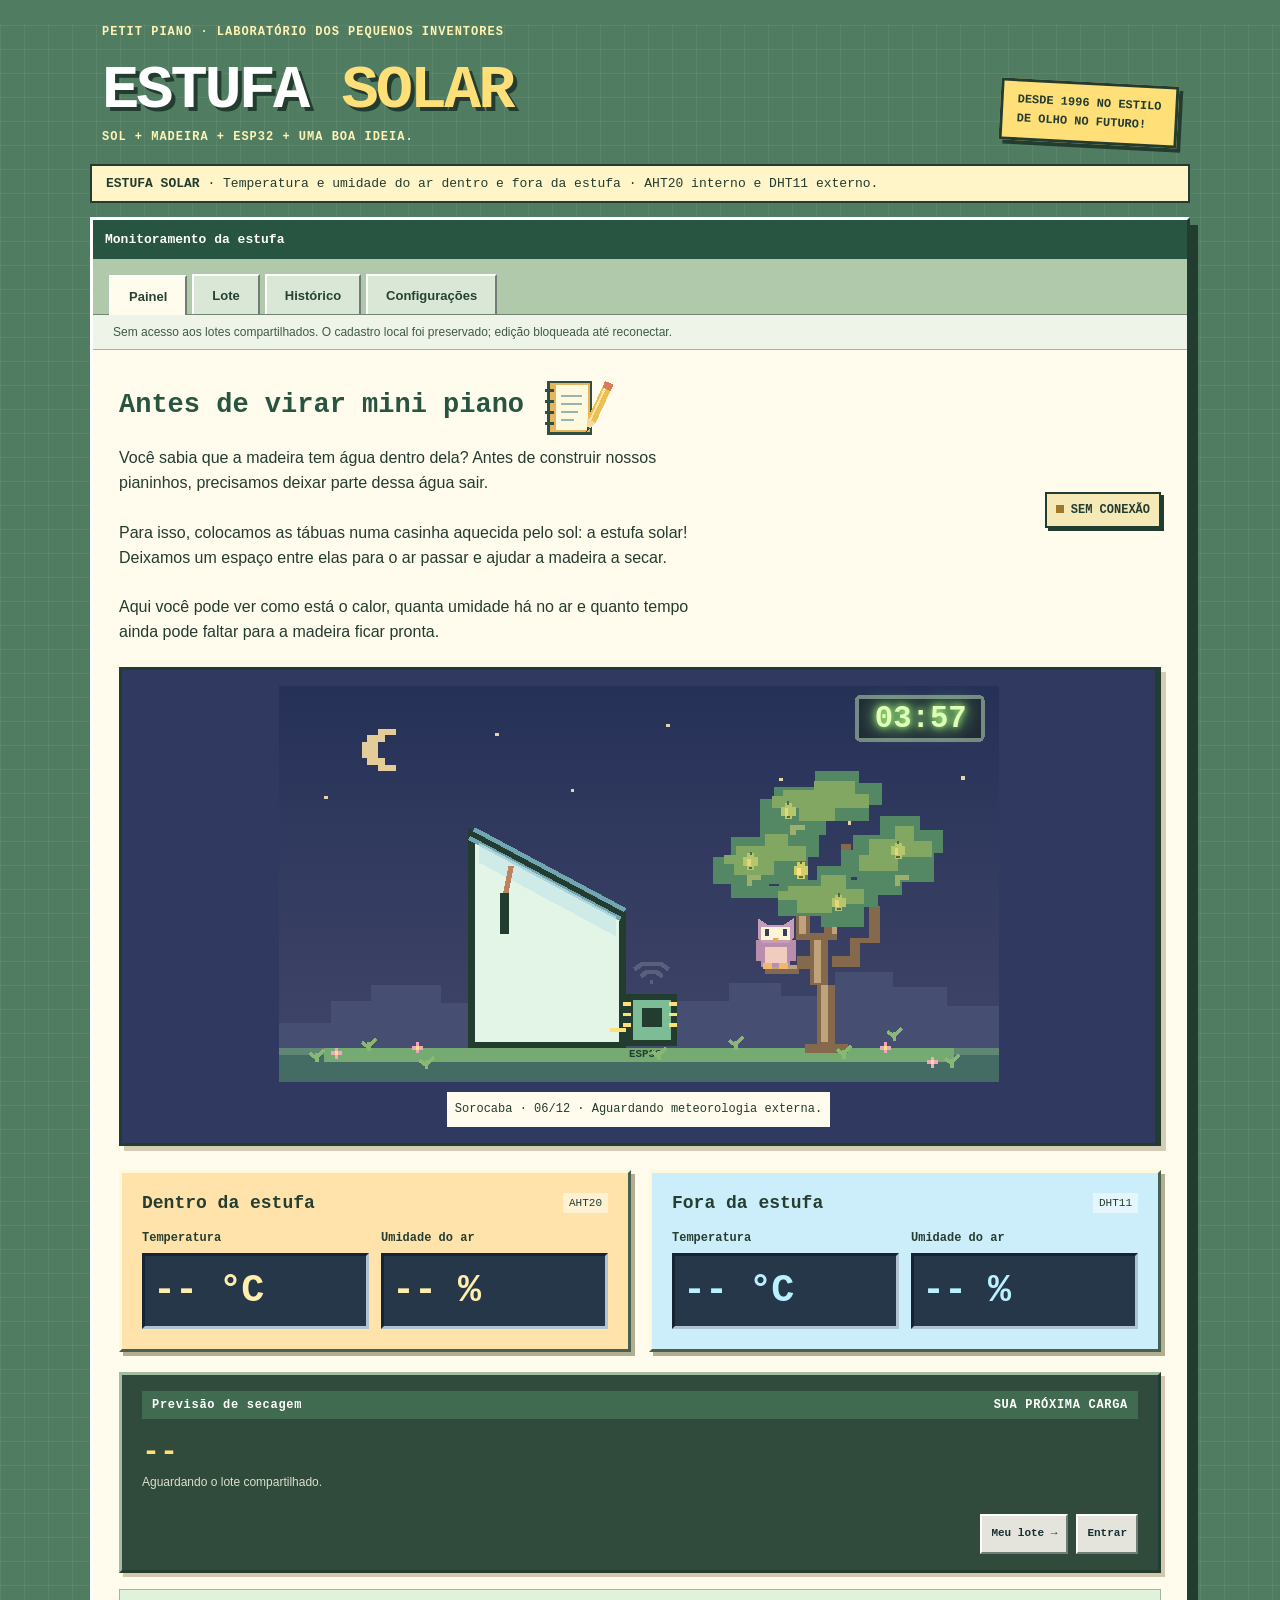
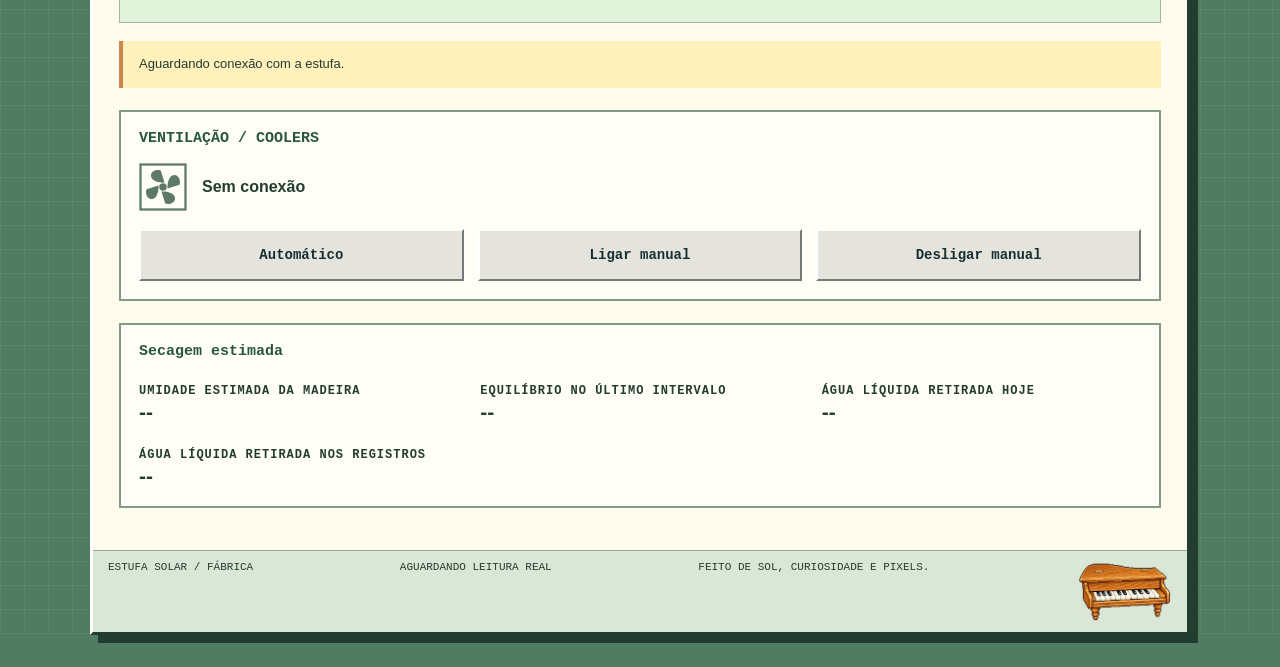
==== commit a56161c9: "Add files via upload" ====
--- a/index.html
+++ b/index.html
@@ -66,7 +66,7 @@
 
 <div class="content"><section id="painel" role="tabpanel" aria-labelledby="tab-painel"><div class="intro"><div><div class="kiln-intro-title"><h2>Antes de virar mini piano</h2><svg width="76" height="64" viewBox="0 0 76 64" role="img" aria-label="Caderno com lápis" shape-rendering="crispEdges"><path fill="#344d43" d="M9 5h45v54H9z"/><path fill="#e5b65e" d="M12 7h40v49H12z"/><path fill="#fff9df" d="M18 9h32v45H18z"/><path stroke="#96b5ad" stroke-width="2" d="M23 20h21M23 28h21M23 36h17M23 44h13"/><path stroke="#344d43" stroke-width="3" d="M7 14h9M7 25h9M7 36h9M7 47h9"/><g transform="rotate(25 59 32)"><path fill="#d67c59" d="M55 4h9v7h-9z"/><path fill="#edbf52" d="M55 11h9v35h-9z"/><path fill="#f8da9c" d="M55 46h9l-4.5 12z"/><path fill="#344d43" d="m57.5 53 2 5 2-5z"/><path fill="#ffe8a3" d="M57 11h2v35h-2z"/></g></svg></div><p class="kiln-intro">Você sabia que a madeira tem água dentro dela? Antes de construir nossos pianinhos, precisamos deixar parte dessa água sair.<br><br>Para isso, colocamos as tábuas numa casinha aquecida pelo sol: a estufa solar! Deixamos um espaço entre elas para o ar passar e ajudar a madeira a secar.<br><br>Aqui você pode ver como está o calor, quanta umidade há no ar e quanto tempo ainda pode faltar para a madeira ficar pronta.</p></div><div class="badge" id="badge"><span class="dot"></span><span id="conexao">CONSULTANDO INTERNET</span></div></div>
 
-<div class="mission"><div class="mission-art" style="flex-direction:column"><div class="owl-scene"><svg viewBox="0 0 400 220" role="img" aria-label="Estufa solar com falcão-peregrino de dia, coruja à noite e sapinho brincando nas poças quando chove." shape-rendering="crispEdges"><defs><clipPath id="kiln-air-clip"><path d="M110 87L188 128V197H110Z"/></clipPath></defs><g id="kiln-side"><path d="M107 82L191 127V200H107Z" fill="#e2f5e6" stroke="#233c30" stroke-width="4"/><path d="M107 82L191 127" stroke="#70a5b1" stroke-width="8"/><path d="M107 82L191 127" stroke="#233c30" stroke-width="3"/><path d="M111 87L187 128V139L111 98Z" fill="#c7e7e8" opacity=".7"/><path d="M125 115V138" stroke="#233c30" stroke-width="5"/><path d="M126 115l3-15" stroke="#bd8360" stroke-width="3"/><g id="kiln-wood" aria-hidden="true"></g><g id="kiln-wind" class="kiln-wind" aria-hidden="true" clip-path="url(#kiln-air-clip)"></g><path d="M91 108h16m-5-4 5 4-5 4M108 181H93m5-4-5 4 5 4" fill="none" stroke="#4f92ac" stroke-width="2"/></g><path d="M25 201h350v8H25z" fill="#75ab72"/><g id="scene-esp" role="img" aria-label="ESP32 com indicador de Wi-Fi" transform="translate(37 108) scale(.5)"><path fill="#233c30" d="M312 126h56v58h-56z"/><path fill="#7cbd97" d="M319 133h42v44h-42z"/><path fill="#233c30" d="M329 142h22v21h-22z"/><path d="M317 137h-9m9 12h-9m9 12h-9m51-24h9m-9 12h9m-9 12h9M294 166h18" stroke="#ffe078" stroke-width="4"/><g class="esp-signal" stroke="currentColor" fill="none" stroke-width="5"><path d="M321 99l8-6h22l8 6m-31 8l6-5h12l6 5m-14 6h4"/></g><text x="315" y="196" font-family="monospace" font-weight="bold" font-size="12" fill="#233c30">ESP32</text></g><g class="scene-clock" role="img" aria-label="Hora de Brasília"><title id="scene-clock-title">Hora de Brasília</title><rect class="clock-frame" x="321" y="6" width="70" height="24" rx="2"/><text id="scene-clock-digits" x="382" y="23" text-anchor="end"><tspan id="scene-clock-hours">--</tspan><tspan id="scene-clock-colon">:</tspan><tspan id="scene-clock-minutes">--</tspan></text></g></svg></div><p id="sky-caption" style="font:12px Courier New,monospace;line-height:1.6;background:#fffbed;color:#233c30;padding:8px;margin:10px 0 0">Sorocaba · Aguardando meteorologia externa.</p></div><div class="mission-copy"><span class="level-tag">FASE 01 · ENERGIA DO SOL</span><h3>Missão: madeira seca!</h3><p>O sol aquece. O ar circula. A madeira vai perdendo água. O painel acompanha as mudanças dentro da estufa.</p><p><b>Este laboratório existe de verdade.</b> Os números abaixo vêm da nossa estufa.</p></div></div><div class="learning-caption">CLIQUE PARA DESCOBRIR ↓</div><div class="discovery"><details><summary>01 · O que o sol faz?</summary><p>A luz do sol vira calor dentro da estufa. Esse calor ajuda a água a sair da madeira, aos poucos. Em dias diferentes, a secagem também muda!</p></details><details><summary>02 · Quem conta os números?</summary><p>O sensor mede a temperatura e a umidade do ar. A ESP32 lê esses valores e os envia pela internet para este painel. É uma pequena ponte entre o mundo físico e a tela!</p></details><details><summary>03 · Já dá para fazer música?</summary><p>A madeira vai virar parte de um pequeno piano! Antes disso, precisamos cuidar da secagem. O computador estima o prazo, e uma medição da madeira confirma quando ela está pronta.</p></details></div><div class="env-grid"><section class="environment inside" aria-label="Medidas internas"><h2>Dentro da estufa <span class="env-tag">AHT20</span></h2><div class="env-values"><div><div class="env-label">Temperatura</div><div class="env-number"><span id="temperatura">--</span> °C</div></div><div><div class="env-label">Umidade do ar</div><div class="env-number"><span id="umidade">--</span> %</div></div></div></section><section class="environment outside" aria-label="Medidas externas"><h2>Fora da estufa <span class="env-tag">DHT11</span></h2><div class="env-values"><div><div class="env-label">Temperatura</div><div class="env-number"><span id="external-temperature">--</span> °C</div></div><div><div class="env-label">Umidade do ar</div><div class="env-number"><span id="external-humidity">--</span> %</div></div></div><span id="external-status" hidden></span></section></div>
+<div class="mission"><div class="mission-art" style="flex-direction:column"><div class="owl-scene"><svg viewBox="0 0 400 220" role="img" aria-label="Estufa solar com uma goiabeira. À noite, uma coruja visita a árvore e o telhado." shape-rendering="crispEdges"><defs><clipPath id="kiln-air-clip"><path d="M110 87L188 128V197H110Z"/></clipPath></defs><g id="kiln-side"><path d="M107 82L191 127V200H107Z" fill="#e2f5e6" stroke="#233c30" stroke-width="4"/><path d="M107 82L191 127" stroke="#70a5b1" stroke-width="8"/><path d="M107 82L191 127" stroke="#233c30" stroke-width="3"/><path d="M111 87L187 128V139L111 98Z" fill="#c7e7e8" opacity=".7"/><path d="M125 115V138" stroke="#233c30" stroke-width="5"/><path d="M126 115l3-15" stroke="#bd8360" stroke-width="3"/><g id="kiln-wood" aria-hidden="true"></g><g id="kiln-wind" class="kiln-wind" aria-hidden="true" clip-path="url(#kiln-air-clip)"></g><path d="M91 108h16m-5-4 5 4-5 4M108 181H93m5-4-5 4 5 4" fill="none" stroke="#4f92ac" stroke-width="2"/></g><path d="M25 201h350v8H25z" fill="#75ab72"/><g id="scene-esp" role="img" aria-label="ESP32 com indicador de Wi-Fi" transform="translate(37 108) scale(.5)"><path fill="#233c30" d="M312 126h56v58h-56z"/><path fill="#7cbd97" d="M319 133h42v44h-42z"/><path fill="#233c30" d="M329 142h22v21h-22z"/><path d="M317 137h-9m9 12h-9m9 12h-9m51-24h9m-9 12h9m-9 12h9M294 166h18" stroke="#ffe078" stroke-width="4"/><g class="esp-signal" stroke="currentColor" fill="none" stroke-width="5"><path d="M321 99l8-6h22l8 6m-31 8l6-5h12l6 5m-14 6h4"/></g><text x="315" y="196" font-family="monospace" font-weight="bold" font-size="12" fill="#233c30">ESP32</text></g><g class="scene-clock" role="img" aria-label="Hora de Brasília"><title id="scene-clock-title">Hora de Brasília</title><rect class="clock-frame" x="321" y="6" width="70" height="24" rx="2"/><text id="scene-clock-digits" x="382" y="23" text-anchor="end"><tspan id="scene-clock-hours">--</tspan><tspan id="scene-clock-colon">:</tspan><tspan id="scene-clock-minutes">--</tspan></text></g></svg></div><p id="sky-caption" style="font:12px Courier New,monospace;line-height:1.6;background:#fffbed;color:#233c30;padding:8px;margin:10px 0 0">Sorocaba · Aguardando meteorologia externa.</p></div><div class="mission-copy"><span class="level-tag">FASE 01 · ENERGIA DO SOL</span><h3>Missão: madeira seca!</h3><p>O sol aquece. O ar circula. A madeira vai perdendo água. O painel acompanha as mudanças dentro da estufa.</p><p><b>Este laboratório existe de verdade.</b> Os números abaixo vêm da nossa estufa.</p></div></div><div class="learning-caption">CLIQUE PARA DESCOBRIR ↓</div><div class="discovery"><details><summary>01 · O que o sol faz?</summary><p>A luz do sol vira calor dentro da estufa. Esse calor ajuda a água a sair da madeira, aos poucos. Em dias diferentes, a secagem também muda!</p></details><details><summary>02 · Quem conta os números?</summary><p>O sensor mede a temperatura e a umidade do ar. A ESP32 lê esses valores e os envia pela internet para este painel. É uma pequena ponte entre o mundo físico e a tela!</p></details><details><summary>03 · Já dá para fazer música?</summary><p>A madeira vai virar parte de um pequeno piano! Antes disso, precisamos cuidar da secagem. O computador estima o prazo, e uma medição da madeira confirma quando ela está pronta.</p></details></div><div class="env-grid"><section class="environment inside" aria-label="Medidas internas"><h2>Dentro da estufa <span class="env-tag">AHT20</span></h2><div class="env-values"><div><div class="env-label">Temperatura</div><div class="env-number"><span id="temperatura">--</span> °C</div></div><div><div class="env-label">Umidade do ar</div><div class="env-number"><span id="umidade">--</span> %</div></div></div></section><section class="environment outside" aria-label="Medidas externas"><h2>Fora da estufa <span class="env-tag">DHT11</span></h2><div class="env-values"><div><div class="env-label">Temperatura</div><div class="env-number"><span id="external-temperature">--</span> °C</div></div><div><div class="env-label">Umidade do ar</div><div class="env-number"><span id="external-humidity">--</span> %</div></div></div><span id="external-status" hidden></span></section></div>
 <article class="arrival-clock" id="time-remaining" aria-labelledby="time-heading">
 <div class="clock-title"><span id="time-heading">Previsão de secagem</span><span id="time-goal">SUA PRÓXIMA CARGA</span></div>
 <div class="clock-body">
@@ -241,5 +241,5 @@
 
 
 
-</script><script src="model.js?v=integrada072"></script><script src="drying-model.js?v=lacunas20261105"></script><script src="planner.js?v=lacunas20261105"></script><script src="process-source.js?v=lote20261104"></script><script src="fornadas-store.js?v=integrada072"></script><script src="climate-seed.js?v=integrada072"></script><script src="live-source.js?v=reinicio20261109"></script><script src="history-client.js?v=painelsimples20261104"></script><script src="fornadas-shared.js?v=integrada072"></script><script src="app.js?v=reinicio20261109"></script><script src="retro-sounds.js"></script><script src="cenario-relogio-em-cima.js?v=falcao-peregrino20261123"></script><script src="scene-clock.js?v=mobile20261101"></script><script src="scene-effects.js?v=vento20261104b"></script><script src="./hatch-config.js"></script><script src="./hatch-ui.js?v=explica20261104"></script><script src="scene-historias.js?v=urubus-alto20261118"></script></body></html>
-
+</script><script src="model.js?v=integrada072"></script><script src="drying-model.js?v=lacunas20261105"></script><script src="planner.js?v=lacunas20261105"></script><script src="process-source.js?v=lote20261104"></script><script src="fornadas-store.js?v=integrada072"></script><script src="climate-seed.js?v=integrada072"></script><script src="live-source.js?v=reinicio20261109"></script><script src="history-client.js?v=painelsimples20261104"></script><script src="fornadas-shared.js?v=integrada072"></script><script src="app.js?v=reinicio20261109"></script><script src="retro-sounds.js"></script><script src="cenario-relogio-em-cima.js?v=goiabeira-coruja20261123"></script><script src="scene-clock.js?v=mobile20261101"></script><script src="scene-effects.js?v=vento20261104b"></script><script src="./hatch-config.js"></script><script src="./hatch-ui.js?v=explica20261104"></script><script src="scene-historias.js?v=goiabeira-coruja20261123"></script></body></html>
+
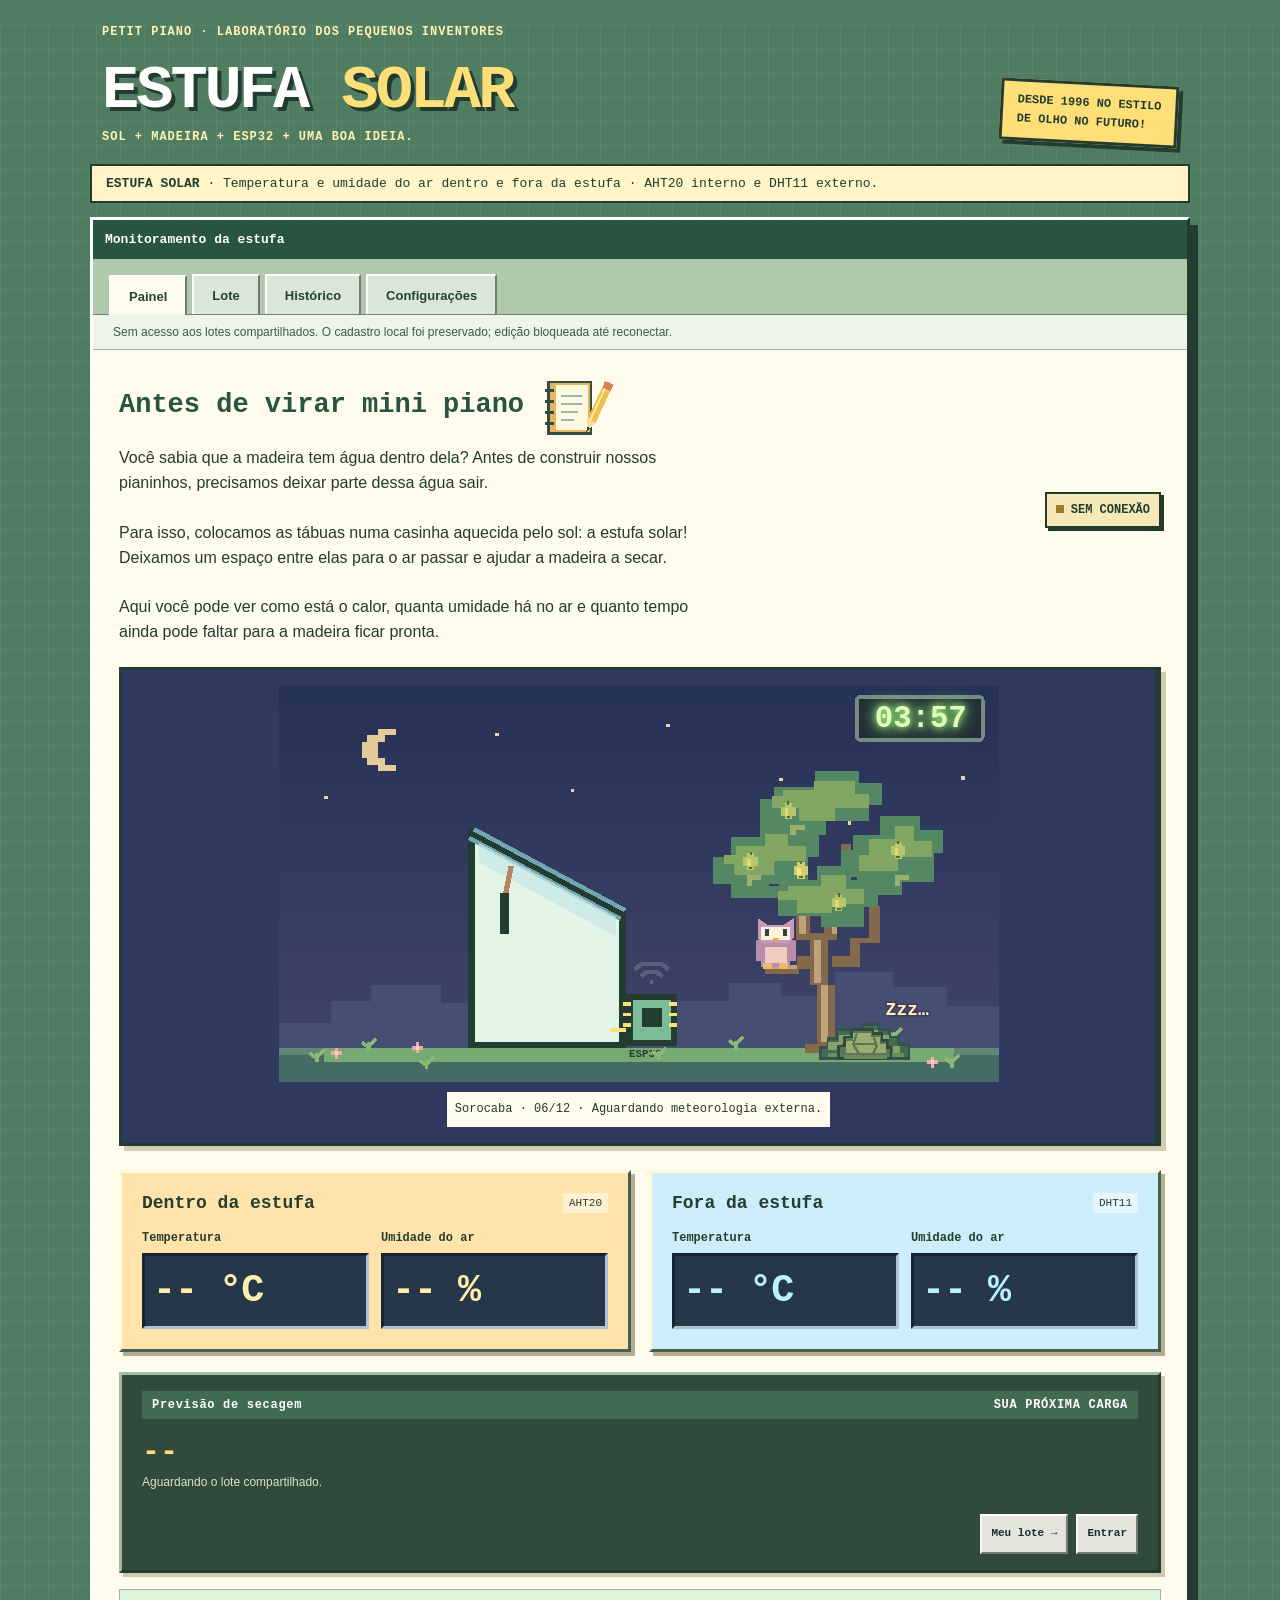
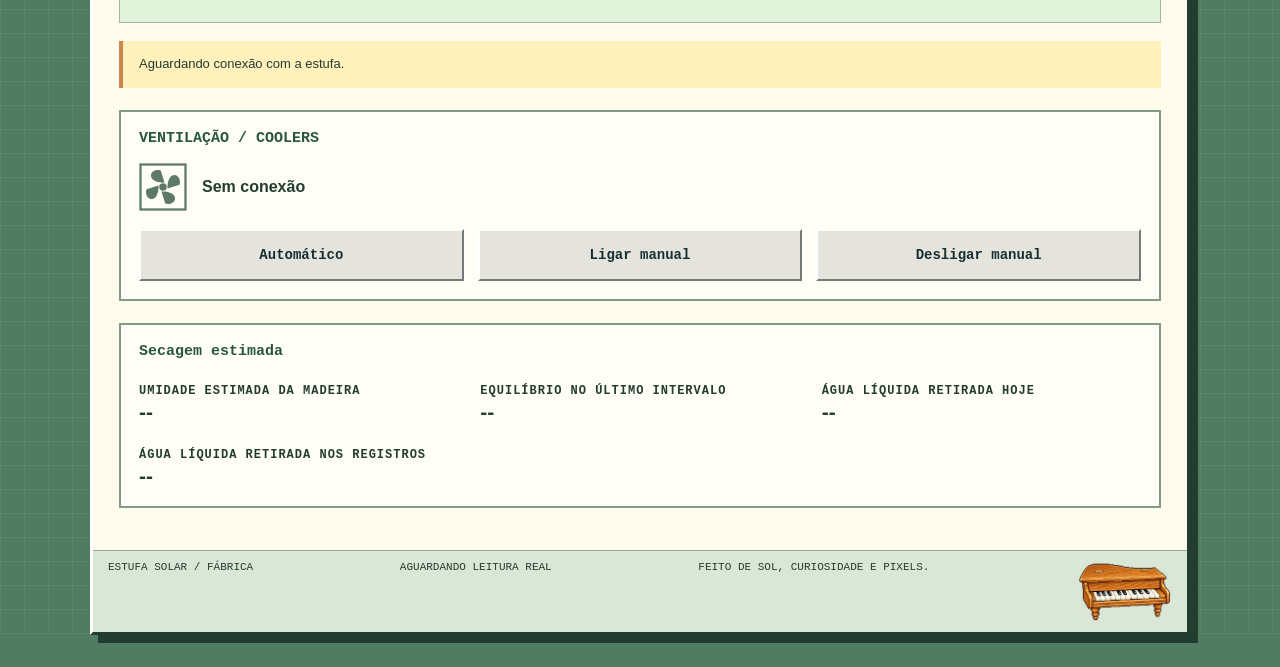
==== commit 14921235: "Add files via upload" ====
--- a/index.html
+++ b/index.html
@@ -66,7 +66,7 @@
 
 <div class="content"><section id="painel" role="tabpanel" aria-labelledby="tab-painel"><div class="intro"><div><div class="kiln-intro-title"><h2>Antes de virar mini piano</h2><svg width="76" height="64" viewBox="0 0 76 64" role="img" aria-label="Caderno com lápis" shape-rendering="crispEdges"><path fill="#344d43" d="M9 5h45v54H9z"/><path fill="#e5b65e" d="M12 7h40v49H12z"/><path fill="#fff9df" d="M18 9h32v45H18z"/><path stroke="#96b5ad" stroke-width="2" d="M23 20h21M23 28h21M23 36h17M23 44h13"/><path stroke="#344d43" stroke-width="3" d="M7 14h9M7 25h9M7 36h9M7 47h9"/><g transform="rotate(25 59 32)"><path fill="#d67c59" d="M55 4h9v7h-9z"/><path fill="#edbf52" d="M55 11h9v35h-9z"/><path fill="#f8da9c" d="M55 46h9l-4.5 12z"/><path fill="#344d43" d="m57.5 53 2 5 2-5z"/><path fill="#ffe8a3" d="M57 11h2v35h-2z"/></g></svg></div><p class="kiln-intro">Você sabia que a madeira tem água dentro dela? Antes de construir nossos pianinhos, precisamos deixar parte dessa água sair.<br><br>Para isso, colocamos as tábuas numa casinha aquecida pelo sol: a estufa solar! Deixamos um espaço entre elas para o ar passar e ajudar a madeira a secar.<br><br>Aqui você pode ver como está o calor, quanta umidade há no ar e quanto tempo ainda pode faltar para a madeira ficar pronta.</p></div><div class="badge" id="badge"><span class="dot"></span><span id="conexao">CONSULTANDO INTERNET</span></div></div>
 
-<div class="mission"><div class="mission-art" style="flex-direction:column"><div class="owl-scene"><svg viewBox="0 0 400 220" role="img" aria-label="Estufa solar com uma goiabeira. À noite, uma coruja visita a árvore e o telhado." shape-rendering="crispEdges"><defs><clipPath id="kiln-air-clip"><path d="M110 87L188 128V197H110Z"/></clipPath></defs><g id="kiln-side"><path d="M107 82L191 127V200H107Z" fill="#e2f5e6" stroke="#233c30" stroke-width="4"/><path d="M107 82L191 127" stroke="#70a5b1" stroke-width="8"/><path d="M107 82L191 127" stroke="#233c30" stroke-width="3"/><path d="M111 87L187 128V139L111 98Z" fill="#c7e7e8" opacity=".7"/><path d="M125 115V138" stroke="#233c30" stroke-width="5"/><path d="M126 115l3-15" stroke="#bd8360" stroke-width="3"/><g id="kiln-wood" aria-hidden="true"></g><g id="kiln-wind" class="kiln-wind" aria-hidden="true" clip-path="url(#kiln-air-clip)"></g><path d="M91 108h16m-5-4 5 4-5 4M108 181H93m5-4-5 4 5 4" fill="none" stroke="#4f92ac" stroke-width="2"/></g><path d="M25 201h350v8H25z" fill="#75ab72"/><g id="scene-esp" role="img" aria-label="ESP32 com indicador de Wi-Fi" transform="translate(37 108) scale(.5)"><path fill="#233c30" d="M312 126h56v58h-56z"/><path fill="#7cbd97" d="M319 133h42v44h-42z"/><path fill="#233c30" d="M329 142h22v21h-22z"/><path d="M317 137h-9m9 12h-9m9 12h-9m51-24h9m-9 12h9m-9 12h9M294 166h18" stroke="#ffe078" stroke-width="4"/><g class="esp-signal" stroke="currentColor" fill="none" stroke-width="5"><path d="M321 99l8-6h22l8 6m-31 8l6-5h12l6 5m-14 6h4"/></g><text x="315" y="196" font-family="monospace" font-weight="bold" font-size="12" fill="#233c30">ESP32</text></g><g class="scene-clock" role="img" aria-label="Hora de Brasília"><title id="scene-clock-title">Hora de Brasília</title><rect class="clock-frame" x="321" y="6" width="70" height="24" rx="2"/><text id="scene-clock-digits" x="382" y="23" text-anchor="end"><tspan id="scene-clock-hours">--</tspan><tspan id="scene-clock-colon">:</tspan><tspan id="scene-clock-minutes">--</tspan></text></g></svg></div><p id="sky-caption" style="font:12px Courier New,monospace;line-height:1.6;background:#fffbed;color:#233c30;padding:8px;margin:10px 0 0">Sorocaba · Aguardando meteorologia externa.</p></div><div class="mission-copy"><span class="level-tag">FASE 01 · ENERGIA DO SOL</span><h3>Missão: madeira seca!</h3><p>O sol aquece. O ar circula. A madeira vai perdendo água. O painel acompanha as mudanças dentro da estufa.</p><p><b>Este laboratório existe de verdade.</b> Os números abaixo vêm da nossa estufa.</p></div></div><div class="learning-caption">CLIQUE PARA DESCOBRIR ↓</div><div class="discovery"><details><summary>01 · O que o sol faz?</summary><p>A luz do sol vira calor dentro da estufa. Esse calor ajuda a água a sair da madeira, aos poucos. Em dias diferentes, a secagem também muda!</p></details><details><summary>02 · Quem conta os números?</summary><p>O sensor mede a temperatura e a umidade do ar. A ESP32 lê esses valores e os envia pela internet para este painel. É uma pequena ponte entre o mundo físico e a tela!</p></details><details><summary>03 · Já dá para fazer música?</summary><p>A madeira vai virar parte de um pequeno piano! Antes disso, precisamos cuidar da secagem. O computador estima o prazo, e uma medição da madeira confirma quando ela está pronta.</p></details></div><div class="env-grid"><section class="environment inside" aria-label="Medidas internas"><h2>Dentro da estufa <span class="env-tag">AHT20</span></h2><div class="env-values"><div><div class="env-label">Temperatura</div><div class="env-number"><span id="temperatura">--</span> °C</div></div><div><div class="env-label">Umidade do ar</div><div class="env-number"><span id="umidade">--</span> %</div></div></div></section><section class="environment outside" aria-label="Medidas externas"><h2>Fora da estufa <span class="env-tag">DHT11</span></h2><div class="env-values"><div><div class="env-label">Temperatura</div><div class="env-number"><span id="external-temperature">--</span> °C</div></div><div><div class="env-label">Umidade do ar</div><div class="env-number"><span id="external-humidity">--</span> %</div></div></div><span id="external-status" hidden></span></section></div>
+<div class="mission"><div class="mission-art" style="flex-direction:column"><div class="owl-scene"><svg viewBox="0 0 400 220" role="img" aria-label="Estufa solar com goiabeira e tartaruguinha. À noite, a tartaruga dorme no casco junto à moita e uma coruja visita o jardim." shape-rendering="crispEdges"><defs><clipPath id="kiln-air-clip"><path d="M110 87L188 128V197H110Z"/></clipPath></defs><g id="kiln-side"><path d="M107 82L191 127V200H107Z" fill="#e2f5e6" stroke="#233c30" stroke-width="4"/><path d="M107 82L191 127" stroke="#70a5b1" stroke-width="8"/><path d="M107 82L191 127" stroke="#233c30" stroke-width="3"/><path d="M111 87L187 128V139L111 98Z" fill="#c7e7e8" opacity=".7"/><path d="M125 115V138" stroke="#233c30" stroke-width="5"/><path d="M126 115l3-15" stroke="#bd8360" stroke-width="3"/><g id="kiln-wood" aria-hidden="true"></g><g id="kiln-wind" class="kiln-wind" aria-hidden="true" clip-path="url(#kiln-air-clip)"></g><path d="M91 108h16m-5-4 5 4-5 4M108 181H93m5-4-5 4 5 4" fill="none" stroke="#4f92ac" stroke-width="2"/></g><path d="M25 201h350v8H25z" fill="#75ab72"/><g id="scene-esp" role="img" aria-label="ESP32 com indicador de Wi-Fi" transform="translate(37 108) scale(.5)"><path fill="#233c30" d="M312 126h56v58h-56z"/><path fill="#7cbd97" d="M319 133h42v44h-42z"/><path fill="#233c30" d="M329 142h22v21h-22z"/><path d="M317 137h-9m9 12h-9m9 12h-9m51-24h9m-9 12h9m-9 12h9M294 166h18" stroke="#ffe078" stroke-width="4"/><g class="esp-signal" stroke="currentColor" fill="none" stroke-width="5"><path d="M321 99l8-6h22l8 6m-31 8l6-5h12l6 5m-14 6h4"/></g><text x="315" y="196" font-family="monospace" font-weight="bold" font-size="12" fill="#233c30">ESP32</text></g><g class="scene-clock" role="img" aria-label="Hora de Brasília"><title id="scene-clock-title">Hora de Brasília</title><rect class="clock-frame" x="321" y="6" width="70" height="24" rx="2"/><text id="scene-clock-digits" x="382" y="23" text-anchor="end"><tspan id="scene-clock-hours">--</tspan><tspan id="scene-clock-colon">:</tspan><tspan id="scene-clock-minutes">--</tspan></text></g></svg></div><p id="sky-caption" style="font:12px Courier New,monospace;line-height:1.6;background:#fffbed;color:#233c30;padding:8px;margin:10px 0 0">Sorocaba · Aguardando meteorologia externa.</p></div><div class="mission-copy"><span class="level-tag">FASE 01 · ENERGIA DO SOL</span><h3>Missão: madeira seca!</h3><p>O sol aquece. O ar circula. A madeira vai perdendo água. O painel acompanha as mudanças dentro da estufa.</p><p><b>Este laboratório existe de verdade.</b> Os números abaixo vêm da nossa estufa.</p></div></div><div class="learning-caption">CLIQUE PARA DESCOBRIR ↓</div><div class="discovery"><details><summary>01 · O que o sol faz?</summary><p>A luz do sol vira calor dentro da estufa. Esse calor ajuda a água a sair da madeira, aos poucos. Em dias diferentes, a secagem também muda!</p></details><details><summary>02 · Quem conta os números?</summary><p>O sensor mede a temperatura e a umidade do ar. A ESP32 lê esses valores e os envia pela internet para este painel. É uma pequena ponte entre o mundo físico e a tela!</p></details><details><summary>03 · Já dá para fazer música?</summary><p>A madeira vai virar parte de um pequeno piano! Antes disso, precisamos cuidar da secagem. O computador estima o prazo, e uma medição da madeira confirma quando ela está pronta.</p></details></div><div class="env-grid"><section class="environment inside" aria-label="Medidas internas"><h2>Dentro da estufa <span class="env-tag">AHT20</span></h2><div class="env-values"><div><div class="env-label">Temperatura</div><div class="env-number"><span id="temperatura">--</span> °C</div></div><div><div class="env-label">Umidade do ar</div><div class="env-number"><span id="umidade">--</span> %</div></div></div></section><section class="environment outside" aria-label="Medidas externas"><h2>Fora da estufa <span class="env-tag">DHT11</span></h2><div class="env-values"><div><div class="env-label">Temperatura</div><div class="env-number"><span id="external-temperature">--</span> °C</div></div><div><div class="env-label">Umidade do ar</div><div class="env-number"><span id="external-humidity">--</span> %</div></div></div><span id="external-status" hidden></span></section></div>
 <article class="arrival-clock" id="time-remaining" aria-labelledby="time-heading">
 <div class="clock-title"><span id="time-heading">Previsão de secagem</span><span id="time-goal">SUA PRÓXIMA CARGA</span></div>
 <div class="clock-body">
@@ -241,5 +241,5 @@
 
 
 
-</script><script src="model.js?v=integrada072"></script><script src="drying-model.js?v=lacunas20261105"></script><script src="planner.js?v=lacunas20261105"></script><script src="process-source.js?v=lote20261104"></script><script src="fornadas-store.js?v=integrada072"></script><script src="climate-seed.js?v=integrada072"></script><script src="live-source.js?v=reinicio20261109"></script><script src="history-client.js?v=painelsimples20261104"></script><script src="fornadas-shared.js?v=integrada072"></script><script src="app.js?v=reinicio20261109"></script><script src="retro-sounds.js"></script><script src="cenario-relogio-em-cima.js?v=goiabeira-coruja20261123"></script><script src="scene-clock.js?v=mobile20261101"></script><script src="scene-effects.js?v=vento20261104b"></script><script src="./hatch-config.js"></script><script src="./hatch-ui.js?v=explica20261104"></script><script src="scene-historias.js?v=goiabeira-coruja20261123"></script></body></html>
-
+</script><script src="model.js?v=integrada072"></script><script src="drying-model.js?v=lacunas20261105"></script><script src="planner.js?v=lacunas20261105"></script><script src="process-source.js?v=lote20261104"></script><script src="fornadas-store.js?v=integrada072"></script><script src="climate-seed.js?v=integrada072"></script><script src="live-source.js?v=reinicio20261109"></script><script src="history-client.js?v=painelsimples20261104"></script><script src="fornadas-shared.js?v=integrada072"></script><script src="app.js?v=reinicio20261109"></script><script src="retro-sounds.js"></script><script src="cenario-relogio-em-cima.js?v=tartaruguinha-passo-lento20261124"></script><script src="scene-clock.js?v=mobile20261101"></script><script src="scene-effects.js?v=vento20261104b"></script><script src="./hatch-config.js"></script><script src="./hatch-ui.js?v=explica20261104"></script><script src="scene-historias.js?v=goiabeira-coruja20261123"></script></body></html>
+
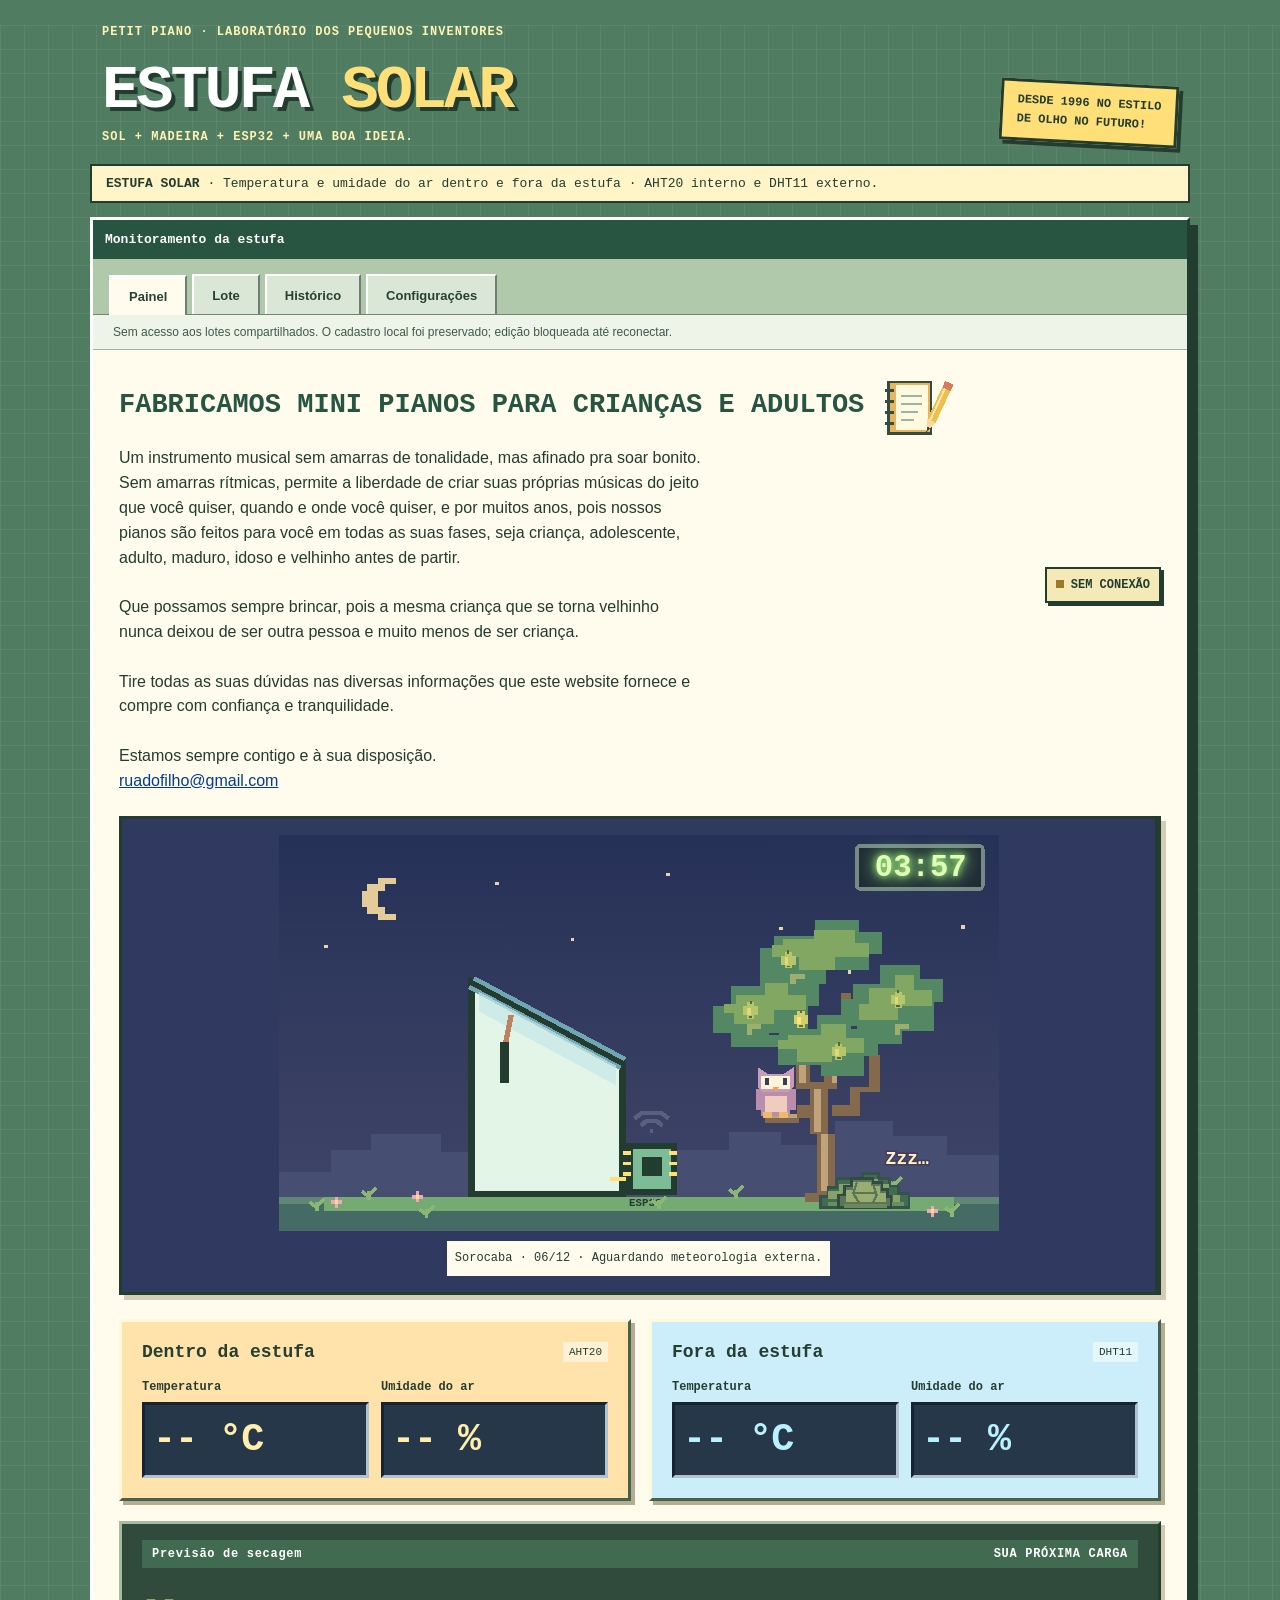
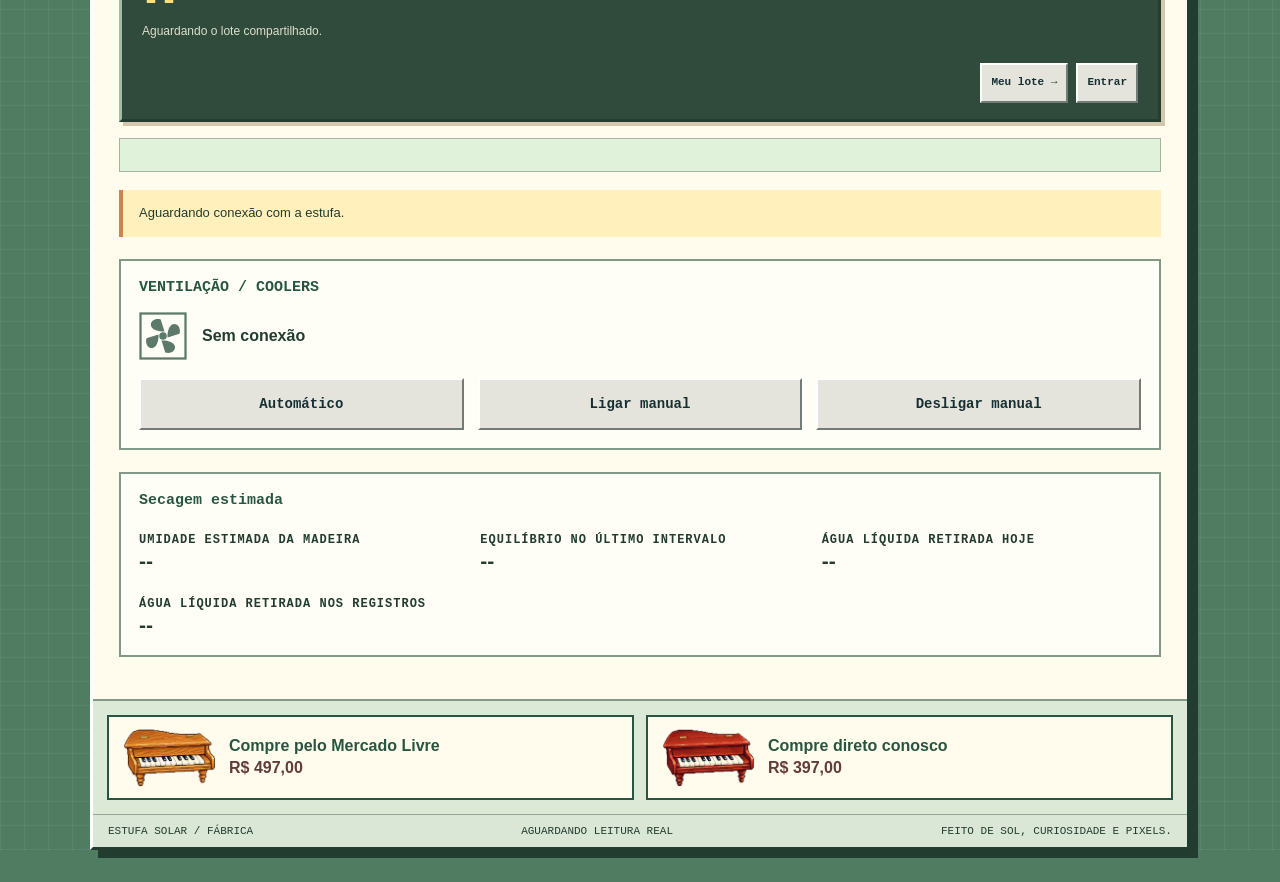
==== commit 7f9e5505: "Add files via upload" ====
--- a/index.html
+++ b/index.html
@@ -57,14 +57,15 @@
 .env-grid{display:grid;grid-template-columns:1fr 1fr;gap:18px;margin:20px 0}.environment{padding:20px;border:3px solid;border-color:#fff9dc #476150 #476150 #fff9dc;box-shadow:4px 4px 0 #b5ad91}.environment.inside{background:#ffe3aa}.environment.outside{background:#cceefa}.environment h2{font:700 18px 'Courier New',monospace;margin:0 0 18px;color:#253e31}.environment .env-tag{float:right;font:11px 'Courier New',monospace;background:#ffffff80;padding:4px 6px}.environment .env-values{display:grid;grid-template-columns:1fr 1fr;gap:12px}.env-label{font:700 12px 'Courier New',monospace;color:#253e31;margin-bottom:8px}.env-number{background:#27374a;color:#ffefad;border:3px solid;border-color:#152332 #b1c3d0 #b1c3d0 #152332;padding:13px 8px;font:700 clamp(24px,3vw,40px) 'Courier New',monospace;white-space:nowrap;letter-spacing:-1px}.outside .env-number{color:#b9f1ff}.lower{grid-template-columns:1fr}.cooler-actions{display:flex;gap:14px;margin:18px 0 0}.cooler-actions button{flex:1;min-height:52px;font:700 14px 'Courier New',monospace}.cooler-actions button[aria-pressed=true]{background:#bfdac7;color:#173c2c;border-color:#4e7761 #f1fff3 #f1fff3 #4e7761}#cooler-command-status{font-size:13px;margin-bottom:0}#cooler-command-status:empty{display:none}.process-values h3{margin-bottom:22px}.process-values .form-grid{gap:22px}.process-values strong{font-size:21px}.settings-body .box{margin-bottom:18px}#settings-content[hidden]{display:none!important}#settings-content{margin-top:20px}#cooler-dialog{width:min(530px,92vw);border:4px solid;border-color:#fff6d8 #314b3d #314b3d #fff6d8;background:#fffbea;color:#253e31;padding:24px;box-shadow:8px 8px 0 #172f2255}#cooler-dialog::backdrop{background:#213b2a99}.schedule-times{display:flex;gap:18px;margin:20px 0}.schedule-times label{flex:1;font:700 13px 'Courier New',monospace}.schedule-times input{display:block;margin-top:8px;width:100%;padding:10px;border:2px inset #bbc6c7}.schedule-days{display:flex;flex-wrap:wrap;gap:10px;margin:18px 0}.schedule-days label{padding:7px 5px;background:#e4e7dc;font-size:13px}.settings-lock{padding:24px}.arrival-clock{padding:16px 20px;margin:0 0 16px}.clock-title{padding:7px 10px}.clock-body{padding:12px 0}.clock-copy>.label,#time-meta,.clock-track,.pixel-hourglass{display:none}#time-main{font:700 30px 'Courier New',monospace;margin:4px 0}.days-digits{font:700 42px 'Courier New',monospace;letter-spacing:-2px}.days-unit{font:12px 'Courier New',monospace}.clock-bottom{padding:0;border:0}.clock-actions{margin-top:6px}#time-caption{font-size:12px;margin:4px 0}.masthead{margin-top:18px}.masthead .eyebrow,.stamp,.under{display:none}.masthead h1{font-size:32px}.heading{margin:10px 0 18px}.sync-bar{font-size:12px}.titlebar small{display:none}
 @media(max-width:800px){.env-grid{grid-template-columns:1fr}.env-number{font-size:34px}.environment h2{font-size:18px}}
 @media(max-width:460px){.environment{padding:14px}.environment .env-values{gap:8px}.env-number{font-size:27px;padding:13px 6px}.schedule-times{flex-direction:column}.nav button{font-size:11px}.cooler-actions{gap:8px}.cooler-actions button{padding:10px 6px;font-size:12px}.env-label{font-size:11px}}
-.environment,.env-grid,.env-values{min-width:0}#aviso:empty{display:none}@media(max-width:460px){.env-number{font-size:clamp(18px,5.8vw,26px);letter-spacing:-1px;padding:12px 5px}.env-label{font-size:10px}}.mission{display:block!important;margin:18px 0 24px}.mission-copy{display:none!important}.mission-art{width:100%;padding:16px!important}.mission-art svg{width:100%;max-width:720px;height:auto;display:block;margin:auto}.masthead .eyebrow{display:block!important}.masthead .stamp{display:block!important}.masthead h1{font-size:clamp(34px,6vw,62px)}.masthead{margin-top:25px}.heading{margin:12px 0 20px}.lab-banner{display:block!important}.scene-tree{transform-origin:325px 199px}.scene-tree .tree-crown{animation:tree-breeze 5s ease-in-out infinite;transform-origin:325px 180px}@keyframes tree-breeze{0%,100%{transform:translateX(0)}50%{transform:translateX(1px)}}@media(max-width:720px){.masthead .stamp{font-size:9px;padding:6px;max-width:130px}.masthead .eyebrow{font-size:10px;letter-spacing:0}.heading{align-items:center;gap:8px}.mission-art{padding:10px!important}}@media(prefers-reduced-motion:reduce){.scene-tree .tree-crown{animation:none}}.scene-dino .dino-tail{transform-origin:338px 183px;animation:dino-tail-wag 2.8s ease-in-out infinite}.scene-dino{animation:dino-breathe 3s ease-in-out infinite;transform-origin:320px 201px}@keyframes dino-tail-wag{0%,100%{transform:rotate(-4deg)}50%{transform:rotate(5deg)}}@keyframes dino-breathe{0%,100%{transform:translateY(0)}50%{transform:translateY(-1px)}}@media(prefers-reduced-motion:reduce){.scene-dino,.scene-dino .dino-tail{animation:none}}.scene-clock.clock-night #scene-clock-digits{fill:#d5ffab;filter:drop-shadow(0 0 2px #a3ff77) drop-shadow(0 0 5px #79df66)}.scene-clock.clock-night .clock-screen{fill:#24483d;filter:drop-shadow(0 0 4px #83e88b)}</style><link rel="manifest" href="./manifest.webmanifest"><link rel="stylesheet" href="cenario-estufa.css?v=chuva20261105"><style>#scene-esp .esp-signal{color:#e2eeec;opacity:.48;animation:none;filter:none}#scene-esp.esp-online .esp-signal{color:#d5ffab;opacity:1;filter:drop-shadow(0 0 2px #487f4a)}</style><style>.mission-art #kiln-devil,.mission-art #kiln-heat{display:none}</style></head>
+.environment,.env-grid,.env-values{min-width:0}#aviso:empty{display:none}@media(max-width:460px){.env-number{font-size:clamp(18px,5.8vw,26px);letter-spacing:-1px;padding:12px 5px}.env-label{font-size:10px}}.mission{display:block!important;margin:18px 0 24px}.mission-copy{display:none!important}.mission-art{width:100%;padding:16px!important}.mission-art svg{width:100%;max-width:720px;height:auto;display:block;margin:auto}.masthead .eyebrow{display:block!important}.masthead .stamp{display:block!important}.masthead h1{font-size:clamp(34px,6vw,62px)}.masthead{margin-top:25px}.heading{margin:12px 0 20px}.lab-banner{display:block!important}.scene-tree{transform-origin:325px 199px}.scene-tree .tree-crown{animation:tree-breeze 5s ease-in-out infinite;transform-origin:325px 180px}@keyframes tree-breeze{0%,100%{transform:translateX(0)}50%{transform:translateX(1px)}}@media(max-width:720px){.masthead .stamp{font-size:9px;padding:6px;max-width:130px}.masthead .eyebrow{font-size:10px;letter-spacing:0}.heading{align-items:center;gap:8px}.mission-art{padding:10px!important}}@media(prefers-reduced-motion:reduce){.scene-tree .tree-crown{animation:none}}.scene-dino .dino-tail{transform-origin:338px 183px;animation:dino-tail-wag 2.8s ease-in-out infinite}.scene-dino{animation:dino-breathe 3s ease-in-out infinite;transform-origin:320px 201px}@keyframes dino-tail-wag{0%,100%{transform:rotate(-4deg)}50%{transform:rotate(5deg)}}@keyframes dino-breathe{0%,100%{transform:translateY(0)}50%{transform:translateY(-1px)}}@media(prefers-reduced-motion:reduce){.scene-dino,.scene-dino .dino-tail{animation:none}}.scene-clock.clock-night #scene-clock-digits{fill:#d5ffab;filter:drop-shadow(0 0 2px #a3ff77) drop-shadow(0 0 5px #79df66)}.scene-clock.clock-night .clock-screen{fill:#24483d;filter:drop-shadow(0 0 4px #83e88b)}.shop-links{display:grid;grid-template-columns:repeat(auto-fit,minmax(min(100%,250px),1fr));gap:12px;padding:14px;background:#dce9d7;border-top:2px solid #829888}.shop-links a{display:flex;align-items:center;gap:12px;padding:10px 12px;background:#fffbed;border:2px solid #285541;color:#285541;font-weight:bold;text-decoration:none}.shop-links a:hover{text-decoration:underline;background:#fff5c8}.shop-links img{flex:none;object-fit:contain}.shop-links strong{display:block;margin-top:4px;color:#633b3b}
+</style><link rel="manifest" href="./manifest.webmanifest"><link rel="stylesheet" href="cenario-estufa.css?v=chuva20261105"><style>#scene-esp .esp-signal{color:#e2eeec;opacity:.48;animation:none;filter:none}#scene-esp.esp-online .esp-signal{color:#d5ffab;opacity:1;filter:drop-shadow(0 0 2px #487f4a)}</style><style>.mission-art #kiln-devil,.mission-art #kiln-heat{display:none}</style></head>
 
 <body><header class="masthead"><div class="eyebrow">PETIT PIANO · LABORATÓRIO DOS PEQUENOS INVENTORES</div><div class="heading"><div><h1>ESTUFA <span>SOLAR</span></h1><div class="eyebrow">SOL + MADEIRA + ESP32 + UMA BOA IDEIA.</div></div><div class="stamp">DESDE 1996 NO ESTILO<br>DE OLHO NO FUTURO!</div></div></header>
 
 <div class="lab-banner"><b>ESTUFA SOLAR</b> · Temperatura e umidade do ar dentro e fora da estufa · AHT20 interno e DHT11 externo. </div><main class="window"><div class="titlebar"><span>Monitoramento da estufa</span><small>PINUS ELLIOTTII / LOTES E SECAGEM</small></div><nav class="nav" role="tablist" aria-label="Seções da estufa"><button role="tab" id="tab-painel" aria-selected="true" aria-controls="painel">Painel</button><button role="tab" id="tab-fornada" aria-selected="false" aria-controls="fornada" tabindex="-1">Lote</button><button role="tab" id="tab-historico" aria-selected="false" aria-controls="historico" tabindex="-1">Histórico</button><button role="tab" id="tab-fabrica" aria-selected="false" aria-controls="fabrica" tabindex="-1">04 · A fábrica</button><button role="tab" id="tab-configuracoes" aria-selected="false" aria-controls="configuracoes" tabindex="-1">Configurações</button></nav><div class="sync-bar"><span id="sync-status" role="status">Buscando o lote compartilhado…</span><button id="sync-migrate" type="button" hidden>Usar cadastro deste aparelho</button></div>
 <dialog id="sync-auth"><form id="sync-auth-form"><h3>Entrar</h3><label for="sync-password">Senha</label><input id="sync-password" type="password" autocomplete="current-password" required><p id="sync-auth-message" role="status"></p><div class="controls"><button id="sync-auth-submit" type="submit">Entrar</button><button id="sync-auth-cancel" type="button">Cancelar</button></div></form></dialog>
 
-<div class="content"><section id="painel" role="tabpanel" aria-labelledby="tab-painel"><div class="intro"><div><div class="kiln-intro-title"><h2>Antes de virar mini piano</h2><svg width="76" height="64" viewBox="0 0 76 64" role="img" aria-label="Caderno com lápis" shape-rendering="crispEdges"><path fill="#344d43" d="M9 5h45v54H9z"/><path fill="#e5b65e" d="M12 7h40v49H12z"/><path fill="#fff9df" d="M18 9h32v45H18z"/><path stroke="#96b5ad" stroke-width="2" d="M23 20h21M23 28h21M23 36h17M23 44h13"/><path stroke="#344d43" stroke-width="3" d="M7 14h9M7 25h9M7 36h9M7 47h9"/><g transform="rotate(25 59 32)"><path fill="#d67c59" d="M55 4h9v7h-9z"/><path fill="#edbf52" d="M55 11h9v35h-9z"/><path fill="#f8da9c" d="M55 46h9l-4.5 12z"/><path fill="#344d43" d="m57.5 53 2 5 2-5z"/><path fill="#ffe8a3" d="M57 11h2v35h-2z"/></g></svg></div><p class="kiln-intro">Você sabia que a madeira tem água dentro dela? Antes de construir nossos pianinhos, precisamos deixar parte dessa água sair.<br><br>Para isso, colocamos as tábuas numa casinha aquecida pelo sol: a estufa solar! Deixamos um espaço entre elas para o ar passar e ajudar a madeira a secar.<br><br>Aqui você pode ver como está o calor, quanta umidade há no ar e quanto tempo ainda pode faltar para a madeira ficar pronta.</p></div><div class="badge" id="badge"><span class="dot"></span><span id="conexao">CONSULTANDO INTERNET</span></div></div>
+<div class="content"><section id="painel" role="tabpanel" aria-labelledby="tab-painel"><div class="intro"><div><div class="kiln-intro-title"><h2>FABRICAMOS MINI PIANOS PARA CRIANÇAS E ADULTOS</h2><svg width="76" height="64" viewBox="0 0 76 64" role="img" aria-label="Caderno com lápis" shape-rendering="crispEdges"><path fill="#344d43" d="M9 5h45v54H9z"/><path fill="#e5b65e" d="M12 7h40v49H12z"/><path fill="#fff9df" d="M18 9h32v45H18z"/><path stroke="#96b5ad" stroke-width="2" d="M23 20h21M23 28h21M23 36h17M23 44h13"/><path stroke="#344d43" stroke-width="3" d="M7 14h9M7 25h9M7 36h9M7 47h9"/><g transform="rotate(25 59 32)"><path fill="#d67c59" d="M55 4h9v7h-9z"/><path fill="#edbf52" d="M55 11h9v35h-9z"/><path fill="#f8da9c" d="M55 46h9l-4.5 12z"/><path fill="#344d43" d="m57.5 53 2 5 2-5z"/><path fill="#ffe8a3" d="M57 11h2v35h-2z"/></g></svg></div><p class="kiln-intro">Um instrumento musical sem amarras de tonalidade, mas afinado pra soar bonito. Sem amarras rítmicas, permite a liberdade de criar suas próprias músicas do jeito que você quiser, quando e onde você quiser, e por muitos anos, pois nossos pianos são feitos para você em todas as suas fases, seja criança, adolescente, adulto, maduro, idoso e velhinho antes de partir.<br><br>Que possamos sempre brincar, pois a mesma criança que se torna velhinho nunca deixou de ser outra pessoa e muito menos de ser criança.<br><br>Tire todas as suas dúvidas nas diversas informações que este website fornece e compre com confiança e tranquilidade.<br><br>Estamos sempre contigo e à sua disposição.<br><a href="mailto:ruadofilho@gmail.com">ruadofilho@gmail.com</a></p></div><div class="badge" id="badge"><span class="dot"></span><span id="conexao">CONSULTANDO INTERNET</span></div></div>
 
 <div class="mission"><div class="mission-art" style="flex-direction:column"><div class="owl-scene"><svg viewBox="0 0 400 220" role="img" aria-label="Estufa solar com goiabeira e tartaruguinha. À noite, a tartaruga dorme no casco junto à moita e uma coruja visita o jardim." shape-rendering="crispEdges"><defs><clipPath id="kiln-air-clip"><path d="M110 87L188 128V197H110Z"/></clipPath></defs><g id="kiln-side"><path d="M107 82L191 127V200H107Z" fill="#e2f5e6" stroke="#233c30" stroke-width="4"/><path d="M107 82L191 127" stroke="#70a5b1" stroke-width="8"/><path d="M107 82L191 127" stroke="#233c30" stroke-width="3"/><path d="M111 87L187 128V139L111 98Z" fill="#c7e7e8" opacity=".7"/><path d="M125 115V138" stroke="#233c30" stroke-width="5"/><path d="M126 115l3-15" stroke="#bd8360" stroke-width="3"/><g id="kiln-wood" aria-hidden="true"></g><g id="kiln-wind" class="kiln-wind" aria-hidden="true" clip-path="url(#kiln-air-clip)"></g><path d="M91 108h16m-5-4 5 4-5 4M108 181H93m5-4-5 4 5 4" fill="none" stroke="#4f92ac" stroke-width="2"/></g><path d="M25 201h350v8H25z" fill="#75ab72"/><g id="scene-esp" role="img" aria-label="ESP32 com indicador de Wi-Fi" transform="translate(37 108) scale(.5)"><path fill="#233c30" d="M312 126h56v58h-56z"/><path fill="#7cbd97" d="M319 133h42v44h-42z"/><path fill="#233c30" d="M329 142h22v21h-22z"/><path d="M317 137h-9m9 12h-9m9 12h-9m51-24h9m-9 12h9m-9 12h9M294 166h18" stroke="#ffe078" stroke-width="4"/><g class="esp-signal" stroke="currentColor" fill="none" stroke-width="5"><path d="M321 99l8-6h22l8 6m-31 8l6-5h12l6 5m-14 6h4"/></g><text x="315" y="196" font-family="monospace" font-weight="bold" font-size="12" fill="#233c30">ESP32</text></g><g class="scene-clock" role="img" aria-label="Hora de Brasília"><title id="scene-clock-title">Hora de Brasília</title><rect class="clock-frame" x="321" y="6" width="70" height="24" rx="2"/><text id="scene-clock-digits" x="382" y="23" text-anchor="end"><tspan id="scene-clock-hours">--</tspan><tspan id="scene-clock-colon">:</tspan><tspan id="scene-clock-minutes">--</tspan></text></g></svg></div><p id="sky-caption" style="font:12px Courier New,monospace;line-height:1.6;background:#fffbed;color:#233c30;padding:8px;margin:10px 0 0">Sorocaba · Aguardando meteorologia externa.</p></div><div class="mission-copy"><span class="level-tag">FASE 01 · ENERGIA DO SOL</span><h3>Missão: madeira seca!</h3><p>O sol aquece. O ar circula. A madeira vai perdendo água. O painel acompanha as mudanças dentro da estufa.</p><p><b>Este laboratório existe de verdade.</b> Os números abaixo vêm da nossa estufa.</p></div></div><div class="learning-caption">CLIQUE PARA DESCOBRIR ↓</div><div class="discovery"><details><summary>01 · O que o sol faz?</summary><p>A luz do sol vira calor dentro da estufa. Esse calor ajuda a água a sair da madeira, aos poucos. Em dias diferentes, a secagem também muda!</p></details><details><summary>02 · Quem conta os números?</summary><p>O sensor mede a temperatura e a umidade do ar. A ESP32 lê esses valores e os envia pela internet para este painel. É uma pequena ponte entre o mundo físico e a tela!</p></details><details><summary>03 · Já dá para fazer música?</summary><p>A madeira vai virar parte de um pequeno piano! Antes disso, precisamos cuidar da secagem. O computador estima o prazo, e uma medição da madeira confirma quando ela está pronta.</p></details></div><div class="env-grid"><section class="environment inside" aria-label="Medidas internas"><h2>Dentro da estufa <span class="env-tag">AHT20</span></h2><div class="env-values"><div><div class="env-label">Temperatura</div><div class="env-number"><span id="temperatura">--</span> °C</div></div><div><div class="env-label">Umidade do ar</div><div class="env-number"><span id="umidade">--</span> %</div></div></div></section><section class="environment outside" aria-label="Medidas externas"><h2>Fora da estufa <span class="env-tag">DHT11</span></h2><div class="env-values"><div><div class="env-label">Temperatura</div><div class="env-number"><span id="external-temperature">--</span> °C</div></div><div><div class="env-label">Umidade do ar</div><div class="env-number"><span id="external-humidity">--</span> %</div></div></div><span id="external-status" hidden></span></section></div>
 <article class="arrival-clock" id="time-remaining" aria-labelledby="time-heading">
@@ -165,7 +166,10 @@
 <p class="muted">Os dados climáticos são escolhidos automaticamente pelo local.</p>
 <button type="submit" form="batch-form">Salvar dados da estufa</button></article></div></section><section id="fabrica" role="tabpanel" aria-labelledby="tab-fabrica" hidden><h2>Antes da primeira nota</h2><p class="muted">Uma visita aos bastidores dos pianinhos.</p><div class="about-grid"><article class="box"><h3>DA MADEIRA AO INSTRUMENTO</h3><p>O cuidado começa antes da montagem. Nesta estufa solar, acompanhamos o ambiente de secagem da madeira que faz parte da nossa fábrica.</p><p>O painel reúne a temperatura e a umidade relativa do ar. Essas informações ajudam a observar como o ambiente muda ao longo do dia.</p></article><article class="box"><h3>PEQUENA CENTRAL, GRANDES CUIDADOS</h3><div class="readout"><span>Local</span><strong>Sorocaba / SP</strong></div><div class="readout"><span>Sensor</span><strong>AHT20 interno + DHT11 externo</strong></div><div class="readout"><span>Controle</span><strong>ESP32 + MOSFET</strong></div><div class="readout"><span>Ventilação</span><strong>Dois coolers</strong></div><p>A leitura do ar não substitui a medição da umidade da madeira para decidir quando ela está pronta.</p></article></div></section></div>
 
-<footer class="footerbar"><span>ESTUFA SOLAR / FÁBRICA</span><span id="rodape-status">CONSULTANDO LEITURAS PELA INTERNET</span><span>FEITO DE SOL, CURIOSIDADE E PIXELS.</span><a href="https://www.mercadolivre.com.br/up/MLBU3884237698?attributes=COLOR:MLBU3884237698&amp;matt_tool=38524122&amp;pdp_filters=item_id:MLB4579053767&amp;ua=BcZDW01EbdA3IfjYBiDO7ONWd2Ji0ZFQbhznEOJXEKQfEdKZ#origin=share&amp;sid=share&amp;wid=MLB4579053767&amp;action=copy" target="_blank" rel="noopener noreferrer" aria-label="Pianinho no Mercado Livre" style="display:inline-flex;align-items:center;cursor:pointer"><img src="pianinho-madeira.png" alt="Pianinho de madeira" width="96" height="61" style="object-fit:contain"></a></footer></main><div class="under">Um painel com alma de 1996 e cuidado de hoje.<br>Versão consolidada 0.7.1 · lotes sincronizados e cálculo integrado.</div>
+<nav class="shop-links" aria-label="Onde comprar um mini piano">
+  <a href="https://www.mercadolivre.com.br/up/MLBU3884237698?attributes=COLOR:MLBU3884237698&amp;matt_tool=38524122&amp;pdp_filters=item_id:MLB4579053767&amp;ua=BcZDW01EbdA3IfjYBiDO7ONWd2Ji0ZFQbhznEOJXEKQfEdKZ#origin=share&amp;sid=share&amp;wid=MLB4579053767&amp;action=copy" target="_blank" rel="noopener noreferrer"><img src="pianinho-madeira.png" alt="" width="96" height="61" loading="lazy"><span>Compre pelo Mercado Livre <strong>R$ 497,00</strong></span></a>
+  <a href="comprar.html"><img src="pianinho-vermelho.png" alt="" width="96" height="61" loading="lazy"><span>Compre direto conosco <strong>R$ 397,00</strong></span></a>
+</nav><footer class="footerbar"><span>ESTUFA SOLAR / FÁBRICA</span><span id="rodape-status">CONSULTANDO LEITURAS PELA INTERNET</span><span>FEITO DE SOL, CURIOSIDADE E PIXELS.</span></footer></main><div class="under">Um painel com alma de 1996 e cuidado de hoje.<br>Versão consolidada 0.7.1 · lotes sincronizados e cálculo integrado.</div>
 
 <dialog id="cooler-dialog"><h2>Programação automática</h2><div class="schedule-times"><label>Início <input id="cooler-start" type="time" value="09:00" required></label><label>Término <input id="cooler-end" type="time" value="18:00" required></label></div><div class="schedule-days"><label><input type="checkbox" data-cooler-day="0" checked> Dom</label><label><input type="checkbox" data-cooler-day="1" checked> Seg</label><label><input type="checkbox" data-cooler-day="2" checked> Ter</label><label><input type="checkbox" data-cooler-day="3" checked> Qua</label><label><input type="checkbox" data-cooler-day="4" checked> Qui</label><label><input type="checkbox" data-cooler-day="5" checked> Sex</label><label><input type="checkbox" data-cooler-day="6" checked> Sáb</label></div><p id="cooler-dialog-error" role="status"></p><div class="controls"><button id="cooler-dialog-cancel" type="button">Cancelar</button><button id="cooler-dialog-confirm" type="button">Confirmar automático</button></div></dialog><script>
 
